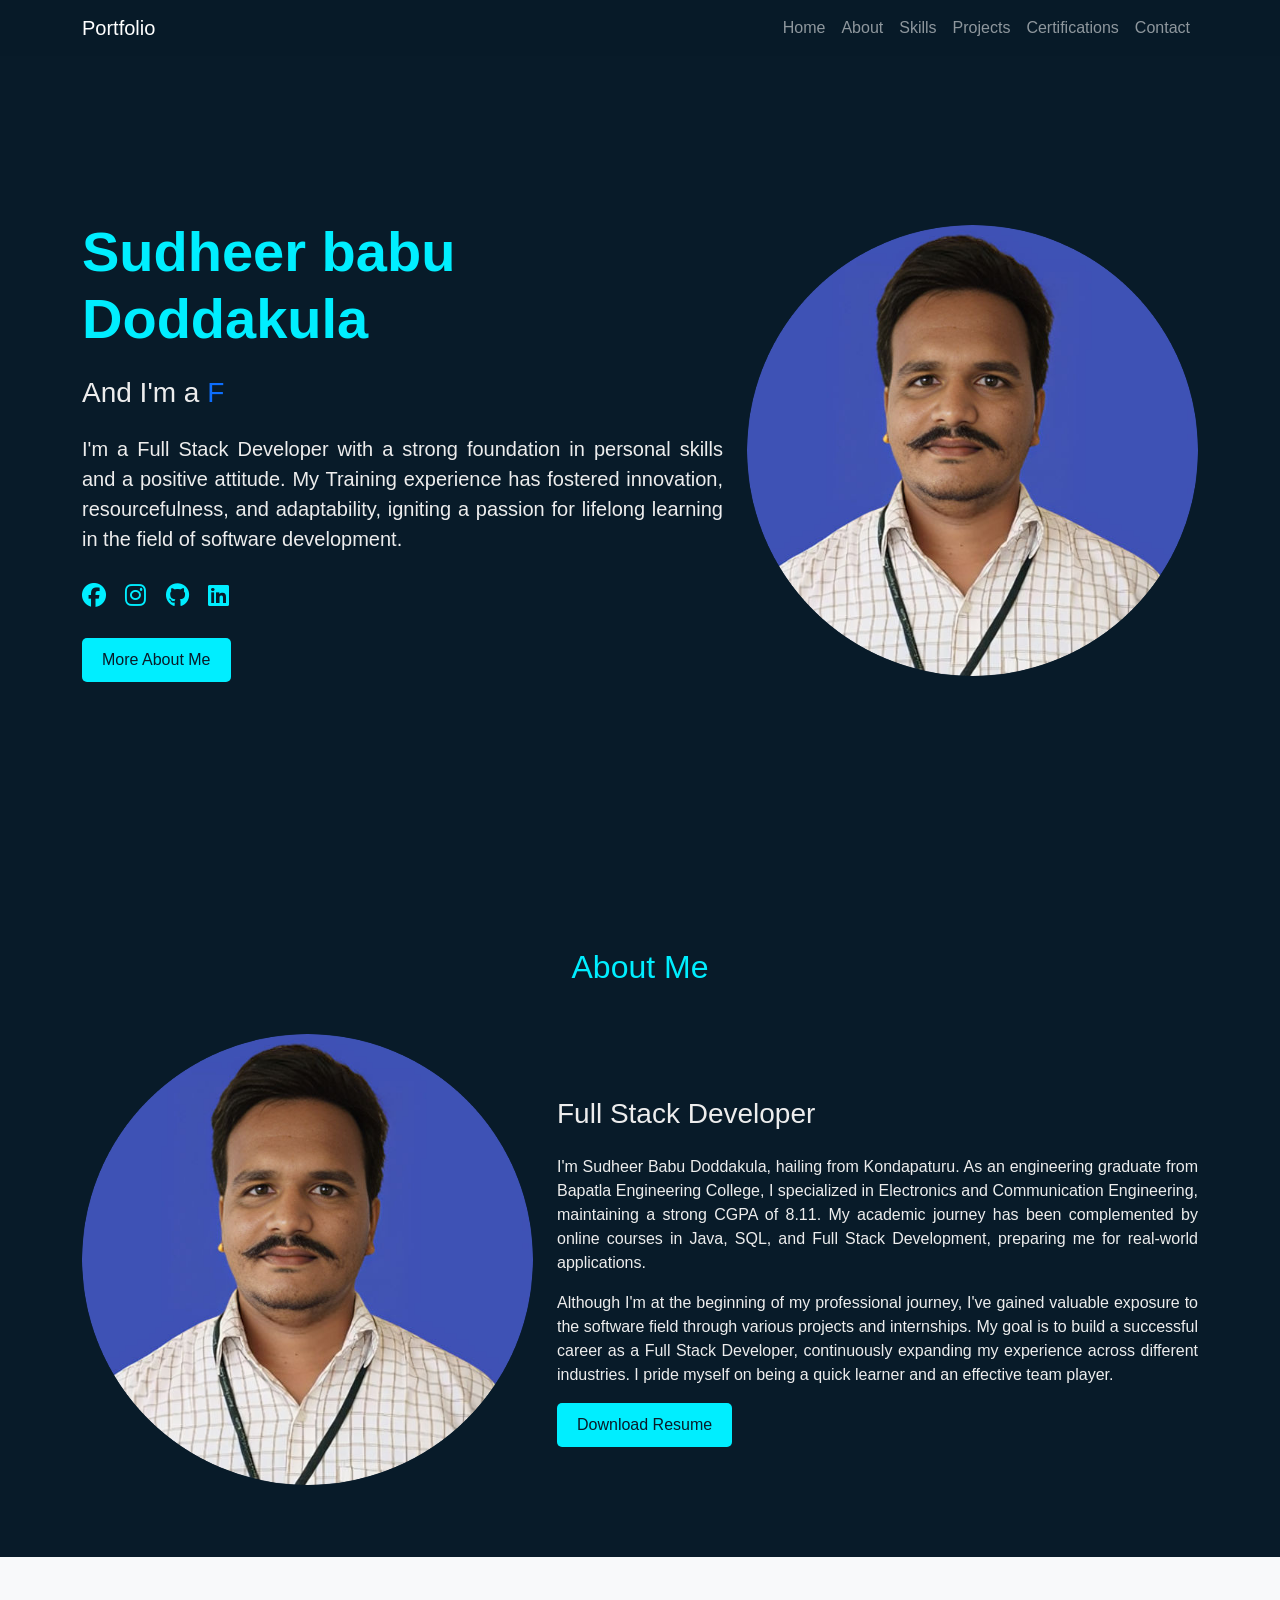
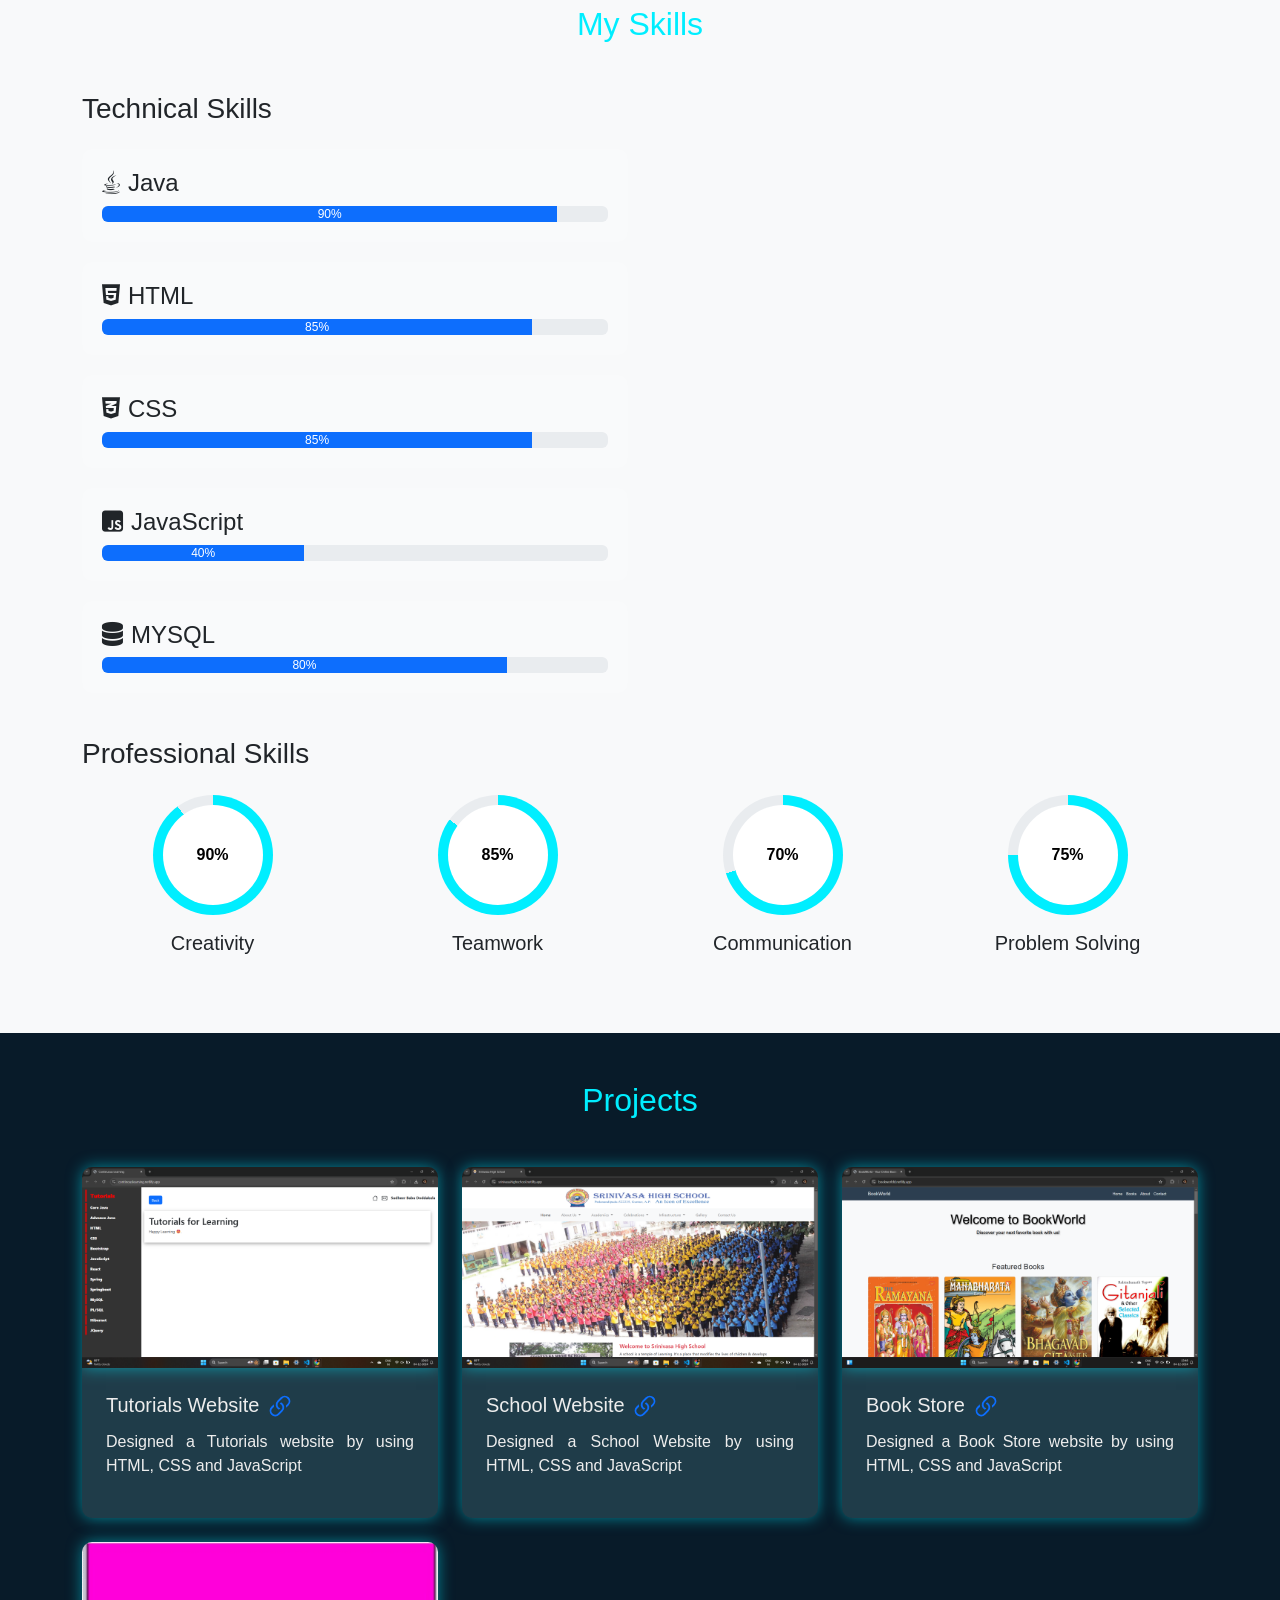
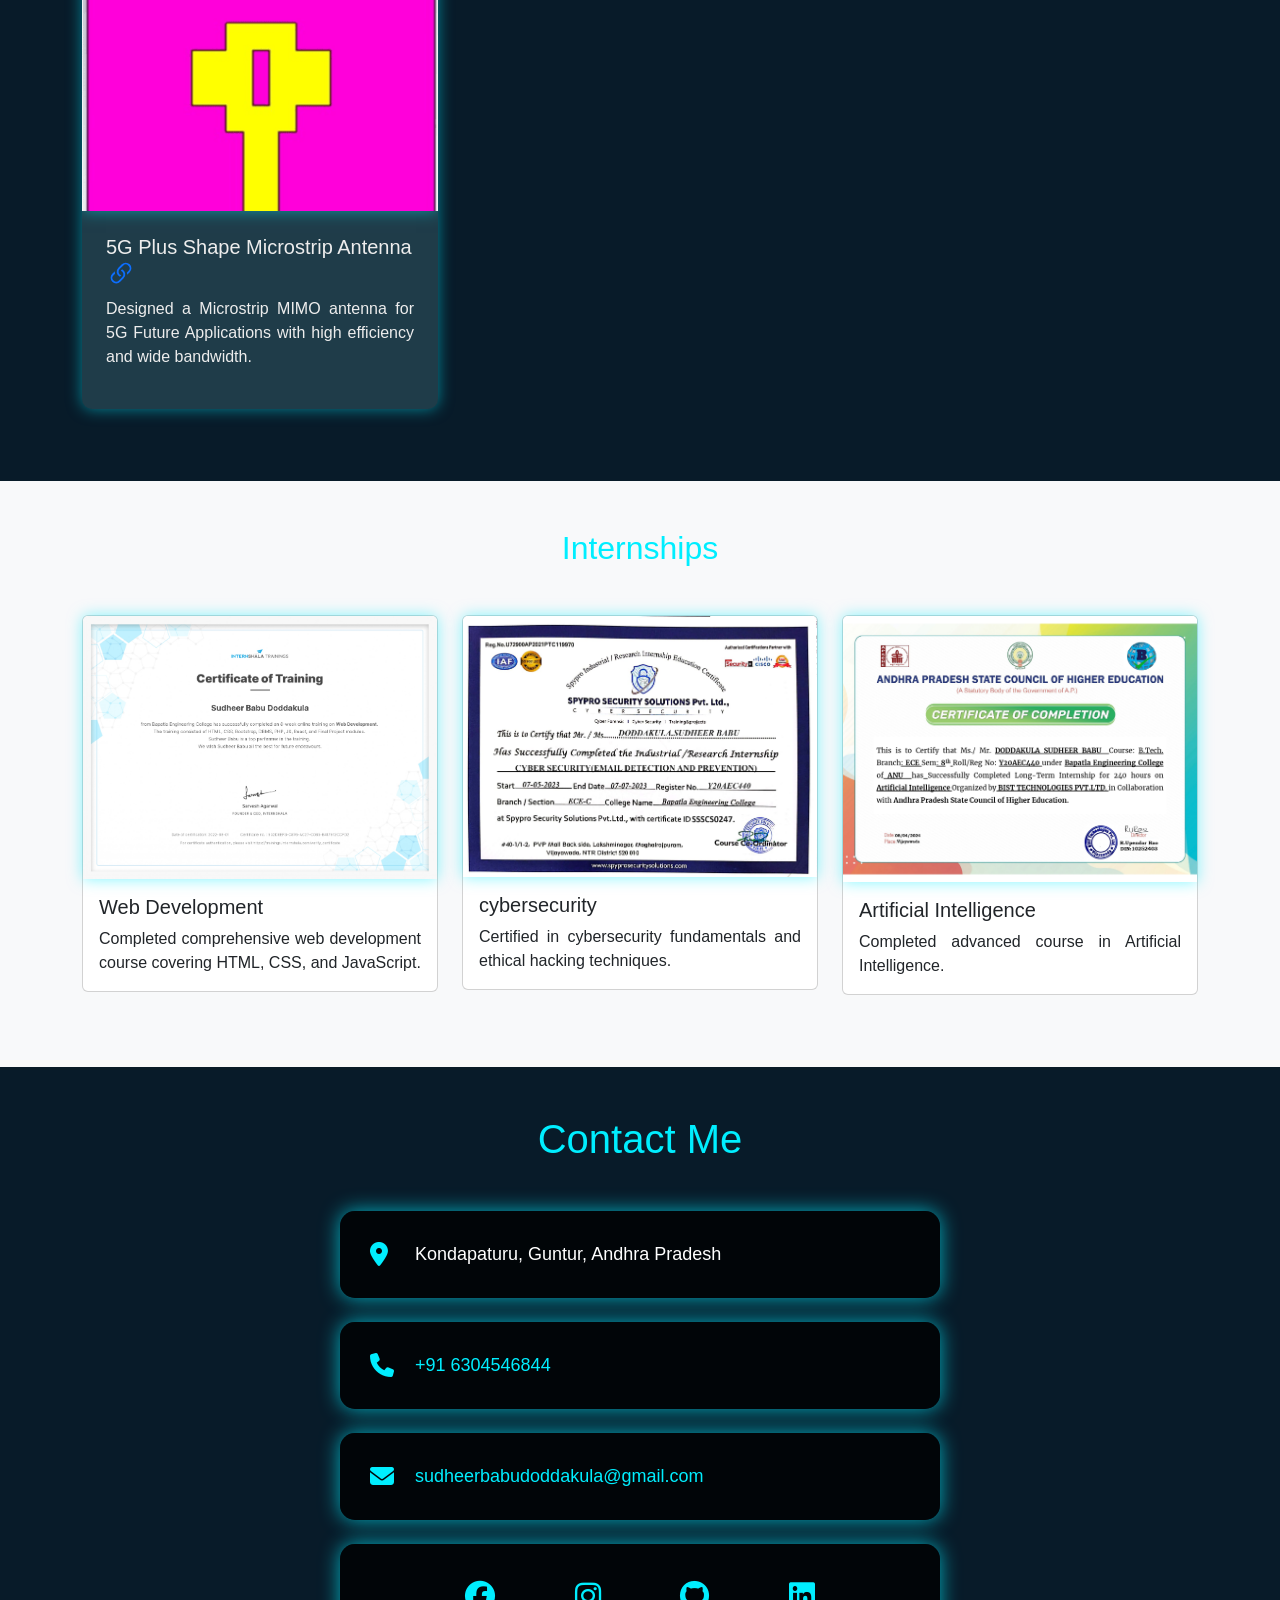
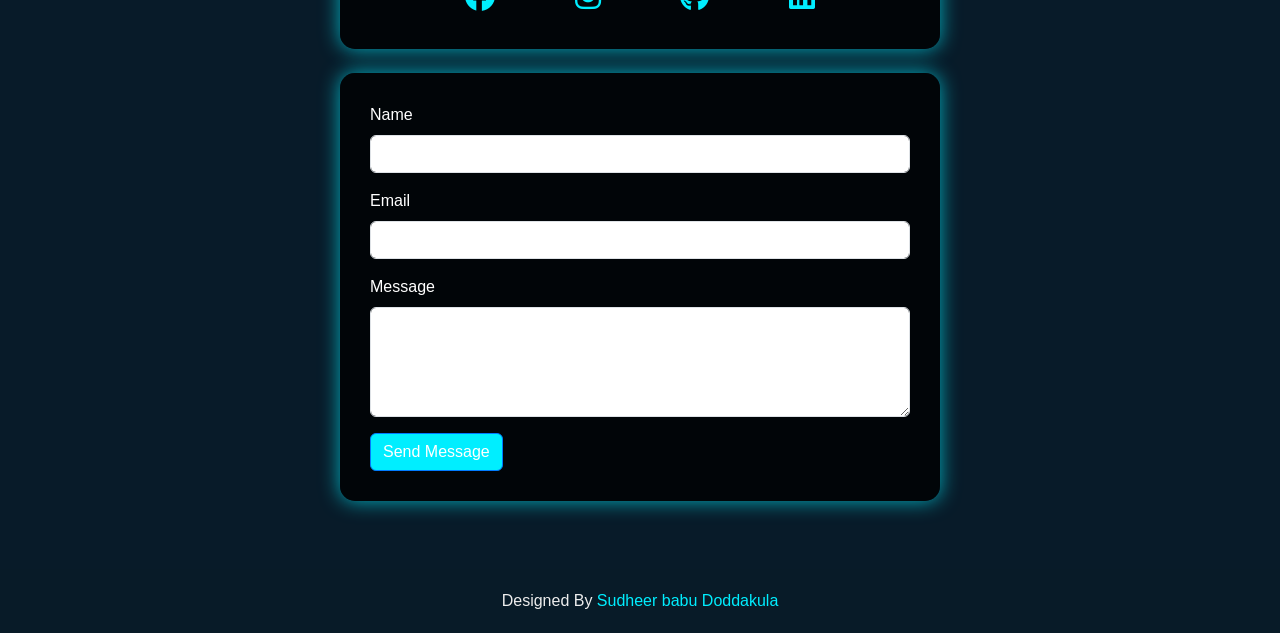
==== index.html @ 7818e2dd "Update index.html" ====
<!DOCTYPE html>
<html lang="en">
<head>
    <meta charset="UTF-8">
    <meta name="viewport" content="width=device-width, initial-scale=1.0">
    <title>Sudheer Babu Doddakula - Portfolio</title>
    <link href="https://cdn.jsdelivr.net/npm/bootstrap@5.3.2/dist/css/bootstrap.min.css" rel="stylesheet">
    <link href="https://cdnjs.cloudflare.com/ajax/libs/font-awesome/6.4.0/css/all.min.css" rel="stylesheet">
    <link href="index.css" rel="stylesheet">
    <link rel="icon" type="image/x-icon" href="img/home.png">
</head>
<body>
    <nav class="navbar navbar-expand-lg navbar-dark fixed-top">
        <div class="container">
            <a class="navbar-brand" href="#home">Portfolio</a>
            <button class="navbar-toggler" type="button" data-bs-toggle="collapse" data-bs-target="#navbarNav">
                <span class="navbar-toggler-icon"></span>
            </button>
            <div class="collapse navbar-collapse" id="navbarNav">
                <ul class="navbar-nav ms-auto">
                    <li class="nav-item"><a class="nav-link" href="#home">Home</a></li>
                    <li class="nav-item"><a class="nav-link" href="#about">About</a></li>
                    <li class="nav-item"><a class="nav-link" href="#skills">Skills</a></li>
                    <li class="nav-item"><a class="nav-link" href="#projects">Projects</a></li>
                    <li class="nav-item"><a class="nav-link" href="#certifications">Certifications</a></li>
                    <li class="nav-item"><a class="nav-link" href="#contact">Contact</a></li>
                </ul>
            </div>
        </div>
    </nav>

    <section id="home" class="hero-section">
        <div class="container">
            <div class="row align-items-center">
                <div class="col-md-7">
                    <h1 class="display-4 fw-bold mb-4" style="color:#0ef">Sudheer babu Doddakula</h1>
                    <h3 class="mb-4">And I'm a <span id="typed-text" class="text-primary"></span></h3>
                    <p class="lead mb-4 text-justify">
                        I'm a Full Stack Developer with a strong foundation in personal skills and a positive attitude. 
                        My Training experience has fostered innovation, resourcefulness, and adaptability, 
                        igniting a passion for lifelong learning in the field of software development.
                    </p>
                    <div class="social-icons mb-4">
                        <a href="https://www.facebook.com/sudheerbabu.doddakula" target="_blank"><i class="fab fa-facebook"></i></a>
                        <a href="https://www.instagram.com/sudheer_babu__doddakula" target="_blank"><i class="fab fa-instagram"></i></a>
                        <a href="https://github.com/sudheerbabud/" target="_blank"><i class="fab fa-github"></i></a>
                        <a href="https://www.linkedin.com/in/sudheer-babu-doddakula/" target="_blank"><i class="fab fa-linkedin"></i></a>
                    </div>
                    <a href="#about" class="btn btn-custom">More About Me</a>
                </div>
                <div class="col-md-5 hero-img">
                    <img src="img/home.png" alt="Sudheer babu Doddakula" class="img-fluid rounded-circle">
                </div>
            </div>
        </div>
    </section>

     <section id="about" class="py-5">
        <div class="container">
            <h2 class="text-center mb-5 section-title">About Me</h2>
            <div class="row align-items-center">
                <div class="col-md-5 mb-4">
                    <img src="img/home.png" alt="Sudheer babu Doddakula" class="img-fluid rounded-circle">
                </div>
                <div class="col-md-7">
                    <h3 class="mb-4">Full Stack Developer</h3>
                    <p class="text-justify">
                        I'm Sudheer Babu Doddakula, hailing from Kondapaturu. As an engineering graduate from Bapatla Engineering College, 
                        I specialized in Electronics and Communication Engineering, maintaining a strong CGPA of 8.11. My academic journey 
                        has been complemented by online courses in Java, SQL, and Full Stack Development, preparing me for real-world applications.
                    </p>
                    <p class="text-justify">
                        Although I'm at the beginning of my professional journey, I've gained valuable exposure to the software field 
                        through various projects and internships. My goal is to build a successful career as a Full Stack Developer, 
                        continuously expanding my experience across different industries. I pride myself on being a quick learner and an effective team player.
                    </p>
                    <a href="https://drive.google.com/file/d/1Hyh9DADgouL8_pjmTfcAs0FzyoPgEFJ9/view?usp=sharing" class="btn btn-custom">Download Resume</a>
                </div>
            </div>
        </div>
    </section>

    <section id="skills" class="py-5 bg-light text-dark">
        <div class="container">
            <h2 class="text-center mb-5 section-title">My Skills</h2>
            <div class="row">
                <div class="col-md-12 mb-4">
                    <h3 class="mb-4">Technical Skills</h3>
                    <div class="row">
                        <div class="col-md-6">
                            <div class="skill-item">
                                <h4><i class="fab fa-java me-2"></i>Java</h4>
                                <div class="progress">
                                    <div class="progress-bar bg-primary" role="progressbar" style="width: 90%;" aria-valuenow="90" aria-valuemin="0" aria-valuemax="100">90%</div>
                                </div>
                            </div>
                            <div class="skill-item">
                                <h4><i class="fab fa-html5 me-2"></i>HTML</h4>
                                <div class="progress">
                                    <div class="progress-bar bg-primary" role="progressbar" style="width: 85%;" aria-valuenow="85" aria-valuemin="0" aria-valuemax="100">85%</div>
                                </div>
                            </div>
                            <div class="skill-item">
                                <h4><i class="fab fa-css3-alt me-2"></i>CSS</h4>
                                <div class="progress">
                                    <div class="progress-bar bg-primary" role="progressbar" style="width: 85%;" aria-valuenow="85" aria-valuemin="0" aria-valuemax="100">85%</div>
                                </div>
                            </div>
                            <div class="skill-item">
                                <h4><i class="fab fa-js-square me-2"></i>JavaScript</h4>
                                <div class="progress">
                                    <div class="progress-bar bg-primary" role="progressbar" style="width: 40%;" aria-valuenow="40" aria-valuemin="0" aria-valuemax="100">40%</div>
                                </div>
                            </div>
                            <div class="skill-item">
                                <h4><i class="fas fa-database me-2"></i>MYSQL</h4>
                                <div class="progress">
                                    <div class="progress-bar bg-primary" role="progressbar" style="width: 80%;" aria-valuenow="80" aria-valuemin="0" aria-valuemax="100">80%</div>
                                </div>
                            </div>
                        </div>
                        <!--<div class="col-md-6">
                            <div class="skill-item">
                                <h4><i class="fas fa-leaf me-2"></i>Spring</h4>
                                <div class="progress">
                                    <div class="progress-bar bg-primary" role="progressbar" style="width: 20%;" aria-valuenow="20" aria-valuemin="0" aria-valuemax="100">20%</div>
                                </div>
                            </div>
                            <div class="skill-item">
                                <h4><i class="fas fa-leaf me-2"></i>Springboot</h4>
                                <div class="progress">
                                    <div class="progress-bar bg-primary" role="progressbar" style="width: 10%;" aria-valuenow="10" aria-valuemin="0" aria-valuemax="100">10%</div>
                                </div>
                            </div>
                            <div class="skill-item">
                                <h4><i class="fab fa-react me-2"></i>React</h4>
                                <div class="progress">
                                    <div class="progress-bar bg-primary" role="progressbar" style="width: 10%;" aria-valuenow="10" aria-valuemin="0" aria-valuemax="100">10%</div>
                                </div>
                            </div>
                            <div class="skill-item">
                                <h4><i class="fab fa-python me-2"></i>Python</h4>
                                <div class="progress">
                                    <div class="progress-bar bg-primary" role="progressbar" style="width: 30%;" aria-valuenow="30" aria-valuemin="0" aria-valuemax="100">30%</div>
                                </div>
                            </div>
                            <!--<div class="skill-item">
                                <h4><i class="fab fa-git-alt me-2"></i>Git</h4>
                                <div class="progress">
                                    <div class="progress-bar bg-primary" role="progressbar" style="width: 35%;" aria-valuenow="35" aria-valuemin="0" aria-valuemax="100">35%</div>
                                </div>
                            </div>-->
                        </div>
                    </div>
                </div>
                <div class="col-md-12">
                    <h3 class="mb-4">Professional Skills</h3>
                    <div class="row">
                        <div class="col-6 col-sm-3">
                            <div class="professional-skill">
                                <div class="radial-progress" data-progress="90"></div>
                                <h5 class="mt-3">Creativity</h5>
                            </div>
                        </div>
                        <div class="col-6 col-sm-3">
                            <div class="professional-skill">
                                <div class="radial-progress" data-progress="85"></div>
                                <h5 class="mt-3">Teamwork</h5>
                            </div>
                        </div>
                        <div class="col-6 col-sm-3">
                            <div class="professional-skill">
                                <div class="radial-progress" data-progress="70"></div>
                                <h5 class="mt-3">Communication</h5>
                            </div>
                        </div>
                        <div class="col-6 col-sm-3">
                            <div class="professional-skill">
                                <div class="radial-progress" data-progress="75"></div>
                                <h5 class="mt-3">Problem Solving</h5>
                            </div>
                        </div>
                    </div>
                </div>
            </div>
        </div>
    </section>

    <section id="projects" class="py-5">
        <div class="container">
            <h2 class="text-center mb-5 section-title">Projects</h2>
            <div class="row">
                <div class="col-md-4 mb-4">
                    <div class="project-card">
                        <img src="./img/learning.png" alt="Study-website" class="img-fluid">
                        <div class="p-4">
                            <h5>Tutorials Website <a href="https://continouslearning.netlify.app/" class="text-decoration-none me-3">
							<svg xmlns="http://www.w3.org/2000/svg" width="30" height="30" fill="currentColor" class="bi bi-link-45deg" viewBox="0 0 16 16">
								<path d="M4.715 6.542 3.343 7.914a3 3 0 1 0 4.243 4.243l1.828-1.829A3 3 0 0 0 8.586 5.5L8 6.086a1 1 0 0 0-.154.199 2 2 0 0 1 .861 3.337L6.88 11.45a2 2 0 1 1-2.83-2.83l.793-.792a4 4 0 0 1-.128-1.287z"/>
								<path d="M6.586 4.672A3 3 0 0 0 7.414 9.5l.775-.776a2 2 0 0 1-.896-3.346L9.12 3.55a2 2 0 1 1 2.83 2.83l-.793.792c.112.42.155.855.128 1.287l1.372-1.372a3 3 0 1 0-4.243-4.243z"/>
							</svg></a></h5>
                            <p class="text-justify">Designed a Tutorials website by using HTML, CSS and JavaScript</p>
                        </div>
                    </div>
                </div>
                <div class="col-md-4 mb-4">
                    <div class="project-card">
                        <img src="./img/school .png" alt="School website" class="img-fluid">
                        <div class="p-4">
                            <h5>School Website<a href="https://srinivasahighschool.netlify.app/" class="text-decoration-none me-3">
							<svg xmlns="http://www.w3.org/2000/svg" width="30" height="30" fill="currentColor" class="bi bi-link-45deg" viewBox="0 0 16 16">
								<path d="M4.715 6.542 3.343 7.914a3 3 0 1 0 4.243 4.243l1.828-1.829A3 3 0 0 0 8.586 5.5L8 6.086a1 1 0 0 0-.154.199 2 2 0 0 1 .861 3.337L6.88 11.45a2 2 0 1 1-2.83-2.83l.793-.792a4 4 0 0 1-.128-1.287z"/>
								<path d="M6.586 4.672A3 3 0 0 0 7.414 9.5l.775-.776a2 2 0 0 1-.896-3.346L9.12 3.55a2 2 0 1 1 2.83 2.83l-.793.792c.112.42.155.855.128 1.287l1.372-1.372a3 3 0 1 0-4.243-4.243z"/>
							</svg></a></h5>
                            <p class="text-justify">Designed a School Website by using HTML, CSS and JavaScript</p>
                        </div>
                    </div>
                </div>
                <div class="col-md-4 mb-4">
                    <div class="project-card">
                        <img src="./img/bookworld.png" alt="bookworld" class="img-fluid">
                        <div class="p-4">
                            <h5>Book Store<a href="https://bookworldd.netlify.app/" class="text-decoration-none me-3">
							<svg xmlns="http://www.w3.org/2000/svg" width="30" height="30" fill="currentColor" class="bi bi-link-45deg" viewBox="0 0 16 16">
								<path d="M4.715 6.542 3.343 7.914a3 3 0 1 0 4.243 4.243l1.828-1.829A3 3 0 0 0 8.586 5.5L8 6.086a1 1 0 0 0-.154.199 2 2 0 0 1 .861 3.337L6.88 11.45a2 2 0 1 1-2.83-2.83l.793-.792a4 4 0 0 1-.128-1.287z"/>
								<path d="M6.586 4.672A3 3 0 0 0 7.414 9.5l.775-.776a2 2 0 0 1-.896-3.346L9.12 3.55a2 2 0 1 1 2.83 2.83l-.793.792c.112.42.155.855.128 1.287l1.372-1.372a3 3 0 1 0-4.243-4.243z"/>
							</svg></a></h5>
                            <p class="text-justify">Designed a Book Store website by using HTML, CSS and JavaScript</p>
                        </div>
                    </div>
                </div>
            </div>
        </div>
        <div class="container">
            <div class="row">
                <div class="col-md-4 mb-4">
                    <div class="project-card">
                        <img src="img/antenna.png" alt="5G Plus Shape Microstrip Antenna" class="img-fluid">
                        <div class="p-4">
                            <h5>5G Plus Shape Microstrip Antenna <a href="https://drive.google.com/drive/folders/1zuq8riJ0EGIw1FQxN1h63DI85UmQvEmr?usp=sharing" class="text-decoration-none me-3">
							<svg xmlns="http://www.w3.org/2000/svg" width="30" height="30" fill="currentColor" class="bi bi-link-45deg" viewBox="0 0 16 16">
								<path d="M4.715 6.542 3.343 7.914a3 3 0 1 0 4.243 4.243l1.828-1.829A3 3 0 0 0 8.586 5.5L8 6.086a1 1 0 0 0-.154.199 2 2 0 0 1 .861 3.337L6.88 11.45a2 2 0 1 1-2.83-2.83l.793-.792a4 4 0 0 1-.128-1.287z"/>
								<path d="M6.586 4.672A3 3 0 0 0 7.414 9.5l.775-.776a2 2 0 0 1-.896-3.346L9.12 3.55a2 2 0 1 1 2.83 2.83l-.793.792c.112.42.155.855.128 1.287l1.372-1.372a3 3 0 1 0-4.243-4.243z"/>
							</svg></a></h5>
                            <p class="text-justify">Designed a Microstrip MIMO antenna for 5G Future Applications with high efficiency and wide bandwidth.</p>
                        </div>
                    </div>
                </div>
                <!--<div class="col-md-4 mb-4">
                    <div class="project-card">
                        <img src="img/swastik.jpg " alt="5G Swastik Microstrip Antenna" class="img-fluid">
                        <div class="p-4">
                            <h5>5G Swastik Microstrip Antenna<a href="https://drive.google.com/drive/folders/1V7WJG5q1tgOQhwfUPWGd4YoqwdDq_yEp?usp=sharing" class="text-decoration-none me-3">
							<svg xmlns="http://www.w3.org/2000/svg" width="30" height="30" fill="currentColor" class="bi bi-link-45deg" viewBox="0 0 16 16">
								<path d="M4.715 6.542 3.343 7.914a3 3 0 1 0 4.243 4.243l1.828-1.829A3 3 0 0 0 8.586 5.5L8 6.086a1 1 0 0 0-.154.199 2 2 0 0 1 .861 3.337L6.88 11.45a2 2 0 1 1-2.83-2.83l.793-.792a4 4 0 0 1-.128-1.287z"/>
								<path d="M6.586 4.672A3 3 0 0 0 7.414 9.5l.775-.776a2 2 0 0 1-.896-3.346L9.12 3.55a2 2 0 1 1 2.83 2.83l-.793.792c.112.42.155.855.128 1.287l1.372-1.372a3 3 0 1 0-4.243-4.243z"/>
							</svg></a></h5>
                            <p class="text-justify">Designed a Microstrip Swastik antenna for 5G applications with high gain and efficiency.</p>
                        </div>
                    </div>
                </div>
                <div class="col-md-4 mb-4">
                    <div class="project-card">
                        <img src="img/car.jpg" alt="Voice Controlling Car" class="img-fluid">
                        <div class="p-4">
                            <h5>Voice Controlling Car  <a href="https://drive.google.com/drive/folders/1m-B1CktyaaC0DgC5joPyssx8bfaXH27Q?usp=sharing" class="text-decoration-none me-3">
                            <svg xmlns="http://www.w3.org/2000/svg" width="30" height="30" fill="currentColor" class="bi bi-link-45deg" viewBox="0 0 16 16">
                                <path d="M4.715 6.542 3.343 7.914a3 3 0 1 0 4.243 4.243l1.828-1.829A3 3 0 0 0 8.586 5.5L8 6.086a1 1 0 0 0-.154.199 2 2 0 0 1 .861 3.337L6.88 11.45a2 2 0 1 1-2.83-2.83l.793-.792a4 4 0 0 1-.128-1.287z"/>
                                <path d="M6.586 4.672A3 3 0 0 0 7.414 9.5l.775-.776a2 2 0 0 1-.896-3.346L9.12 3.55a2 2 0 1 1 2.83 2.83l-.793.792c.112.42.155.855.128 1.287l1.372-1.372a3 3 0 1 0-4.243-4.243z"/>
                            </svg></a></h5>
                            <p class="text-justify">Implemented a voice-controlled car system using IoT.</p>
                        </div>
                    </div>
                </div>
            </div>
        </div>-->
    </section>

    <section id="certifications" class="py-5 bg-light text-dark">
        <div class="container">
            <h2 class="text-center mb-5 section-title">Internships</h2>
            <div class="row">
                <div class="col-md-4 mb-4">
                    <div class="card">
                        <img src="img/Web Development.jpg" alt="Web Development" class="card-img-top">
                        <div class="card-body">
                            <h5 class="card-title">Web Development</h5>
                            <p class="card-text text-justify">Completed comprehensive web development course covering HTML, CSS, and JavaScript.</p>
                        </div>
                    </div>
                </div>
                <div class="col-md-4 mb-4">
                    <div class="card">
                        <img src="img/SPYPRO.png" alt="SPYPRO" class="card-img-top">
                        <div class="card-body">
                            <h5 class="card-title">cybersecurity</h5> 
                            <p class="card-text text-justify">Certified in cybersecurity fundamentals and ethical hacking techniques.</p>
                        </div>
                    </div>
                </div>
                <div class="col-md-4 mb-4">
                    <div class="card">
                        <img src="img/Ai.jpg" alt="Artificial Intelligence" class="card-img-top">
                        <div class="card-body">
                            <h5 class="card-title">Artificial Intelligence</h5>
                            <p class="card-text text-justify">Completed advanced course in Artificial Intelligence.</p>
                        </div>
                    </div>
                </div>
            </div>
        </div>
    </section>

    <section id="contact" class="py-5">
        <div class="container">
            <h1 class="text-center mb-5" style="color:#0ef">Contact Me</h1>
            <div class="contact-container">
                <div class="contact-box mb-4">
                    <div class="icon-content">
                        <i class="fas fa-map-marker-alt" style="color:#0ef"></i>
                        <p>Kondapaturu, Guntur, Andhra Pradesh</p>
                    </div>
                </div>
                <div class="contact-box mb-4">
                    <div class="icon-content">
                        <i class="fas fa-phone" style="color:#0ef"></i>
                        <p><a href="tel:+916304546844">+91 6304546844</a></p>
                    </div>
                </div>
                <div class="contact-box mb-4">
                    <div class="icon-content">
                        <i class="fas fa-envelope" style="color:#0ef"></i>
                        <p><a href="mailto:sudheerbabudoddakula@gmail.com">sudheerbabudoddakula@gmail.com</a></p>
                    </div>
                </div>
                <div class="contact-box mb-4">
                    <div class="social">
                        <a href="https://www.facebook.com/sudheerbabu.doddakula" target="_blank"><i class="fab fa-facebook"></i></a>
                        <a href="https://www.instagram.com/sudheer_babu__doddakula" target="_blank"><i class="fab fa-instagram"></i></a>
                        <a href="https://github.com/sudheerbabud/" target="_blank"><i class="fab fa-github"></i></a>
                        <a href="https://www.linkedin.com/in/sudheer-babu-doddakula/" target="_blank"><i class="fab fa-linkedin"></i></a>
                    </div>
                </div>
                <div class="contact-box">
                    <form id="contactForm">
                        <div class="mb-3">
                            <label for="name" class="form-label">Name</label>
                            <input type="text" class="form-control" id="name" required>
                        </div>
                        <div class="mb-3">
                            <label for="email" class="form-label">Email</label>
                            <input type="email" class="form-control" id="email" required>
                        </div>
                        <div class="mb-3">
                            <label for="message" class="form-label">Message</label>
                            <textarea class="form-control" id="message" rows="4" required></textarea>
                        </div>
                        <button type="submit" class="btn btn-primary" style="background-color:#0ef">Send Message</button>
                    </form>
                </div>
            </div>
        </div>
    </section>

    <footer class="footer text-center">
        <div class="container">
            <p class="mb-0">Designed By <span style="color:#0ef">Sudheer babu Doddakula</span></p>
        </div>
    </footer>

    <script src="https://cdn.jsdelivr.net/npm/bootstrap@5.3.2/dist/js/bootstrap.bundle.min.js"></script>
    <script src="index.js"></script>
</body>
</html>
---- index.css ----
:root {
  --primary-color: #0ef;
  --secondary-color: #081b29;
  --text-color: #ededed;
}

body {
  font-family: "Poppins", sans-serif;
  background-color: var(--secondary-color);
  color: var(--text-color);
}

.navbar {
  background-color: rgba(8, 27, 41, 0.8) !important;
}

.hero-section {
  min-height: 100vh;
  display: flex;
  align-items: center;
  background-image: url("/placeholder.svg?height=1080&width=1920");
  background-size: cover;
  background-position: center;
}

.section-title {
  color: var(--primary-color);
}

.btn-custom {
  background-color: var(--primary-color);
  color: var(--secondary-color);
  border: none;
  padding: 10px 20px;
  border-radius: 5px;
  transition: all 0.3s ease;
}

.btn-custom:hover {
  background-color: #00c8d4;
  transform: translateY(-2px);
}

.skill-item {
  background-color: rgba(255, 255, 255, 0.1);
  border-radius: 10px;
  padding: 20px;
  margin-bottom: 20px;
  transition: all 0.3s ease;
  
}

.skill-item:hover {
  transform: translateY(-5px);
  box-shadow: 0 10px 20px rgba(0, 0, 0, 0.2);
}

.project-card {
  background-color: rgba(255, 255, 255, 0.1);
  border-radius: 10px;
  overflow: hidden;
  transition: all 0.3s ease;
}

.project-card:hover {
  transform: translateY(-5px);
  box-shadow: 0 10px 20px rgba(0, 0, 0, 0.2);
}

.social-icons a {
  color: var(--primary-color);
  font-size: 24px;
  margin-right: 15px;
  transition: all 0.3s ease;
}

.social-icons a:hover {
  color: #00c8d4;
  transform: translateY(-2px);
}

.footer {
  background-color: rgba(8, 27, 41, 0.9);
  padding: 20px 0;
}

.professional-skill {
  text-align: center;
  margin-bottom: 30px;
}

.professional-skill .circle {
  width: 100px;
  height: 100px;
  border-radius: 50%;
  border: 5px solid var(--primary-color);
  display: flex;
  align-items: center;
  justify-content: center;
  margin: 0 auto 15px;
  font-size: 24px;
  font-weight: bold;
}

.contact-form {
  background-color: rgba(255, 255, 255, 0.1);
  padding: 30px;
  border-radius: 10px;
}

.contact-form input,
.contact-form textarea {
  background-color: rgba(255, 255, 255, 0.05);
  border: none;
  border-bottom: 2px solid var(--primary-color);
  color: white;
}

.contact-form input,
.contact-form textarea {
  background-color: rgba(255, 255, 255, 0.1);
  box-shadow: none;
}

@media (max-width: 567px) {
  .hero-img {
    display: none;
  }
}

.text-justify {
  text-align: justify;
}

#contact {
  color: white;
}

#contact a {
  color: var(--primary-color);
  text-decoration: none;
}

#contact a:hover {
  text-decoration: underline;
}

.radial-progress {
  width: 120px;
  height: 120px;
  border-radius: 50%;
  background: conic-gradient(var(--primary-color) 0deg, #e9ecef 0deg);
  display: flex;
  justify-content: center;
  align-items: center;
  margin: 0 auto;
}

.radial-progress::before {
  content: attr(data-progress) "%";
  width: 100px;
  height: 100px;
  background: white;
  border-radius: 50%;
  display: flex;
  justify-content: center;
  align-items: center;
  font-weight: bold;
  color: black;
}

h1 {
  color: #333;
}

.contact-container {
  max-width: 600px;
  margin: 0 auto;
}

.contact-box {
  background-color: rgba(0, 0, 0, 0.8);
  backdrop-filter: blur(10px);
  border-radius: 15px;
  padding: 30px;
  box-shadow: 0 0 20px rgba(0, 238, 255, 0.7);
  margin-bottom: 20px;
}

.icon-content {
  display: flex;
  align-items: center;
  justify-content: flex-start;
}

.icon-content i {
  font-size: 24px;
  color: #007bff;
  margin-right: 15px;
  min-width: 30px;
}

.icon-content p {
  margin-bottom: 0;
  font-size: 18px;
  color: #ffffff;
}

form label {
  color: #ffffff;
}

.btn-primary {
  background-color: #007bff;
  border-color: #007bff;
}

.btn-primary:hover {
  background-color: #0056b3;
  border-color: #0056b3;
}

.social {
  font-size: 30px;
  display: flex;
  justify-content: space-evenly;
  padding: 0 15px;
}

.social a {
  color: #0ef;
}

@media (max-width: 767px) {
  .contact-box {
    padding: 20px;
  }
}

@media (max-width: 575px) {
  .container {
    padding-left: 15px;
    padding-right: 15px;
  }

  .icon-content {
    flex-direction: column;
    text-align: center;
  }

  .icon-content i {
    margin-right: 0;
    margin-bottom: 10px;
  }
}

#projects .project-card {
  box-shadow: 0 0 15px rgba(0, 238, 255, 0.5);
  transition: all 0.3s ease;
}

#projects .project-card:hover {
  box-shadow: 0 0 25px rgba(0, 238, 255, 0.8);
}

#projects .project-card .p-4 {
  background-color: rgba(0, 238, 255, 0.05);
}


.skill-item .progress-bar {
  background-color: #0ef;
}

#projects .project-card img,
#certifications .card img {
  box-shadow: 0 0 15px rgba(0, 238, 255, 0.5);
  transition: all 0.3s ease;
}

#projects .project-card img:hover,
#certifications .card img:hover {
  box-shadow: 0 0 25px rgba(0, 238, 255, 0.8);
}
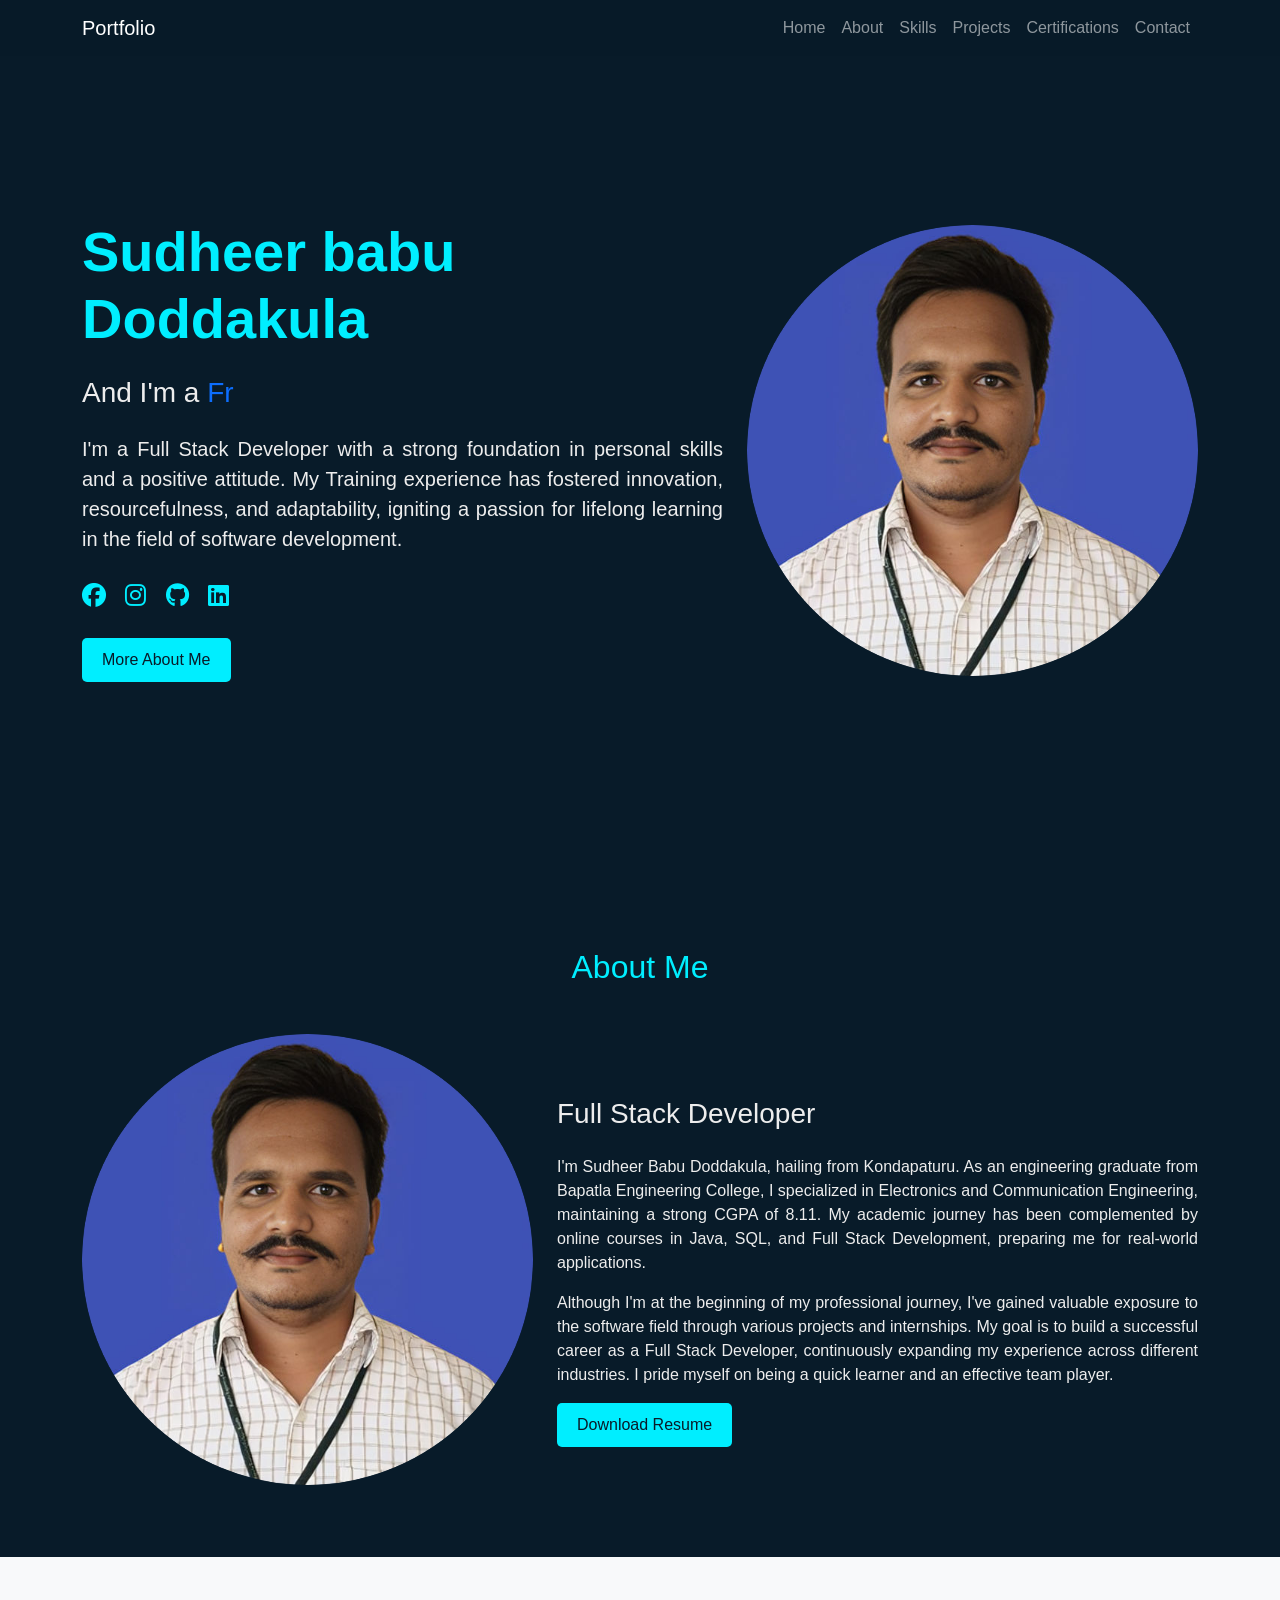
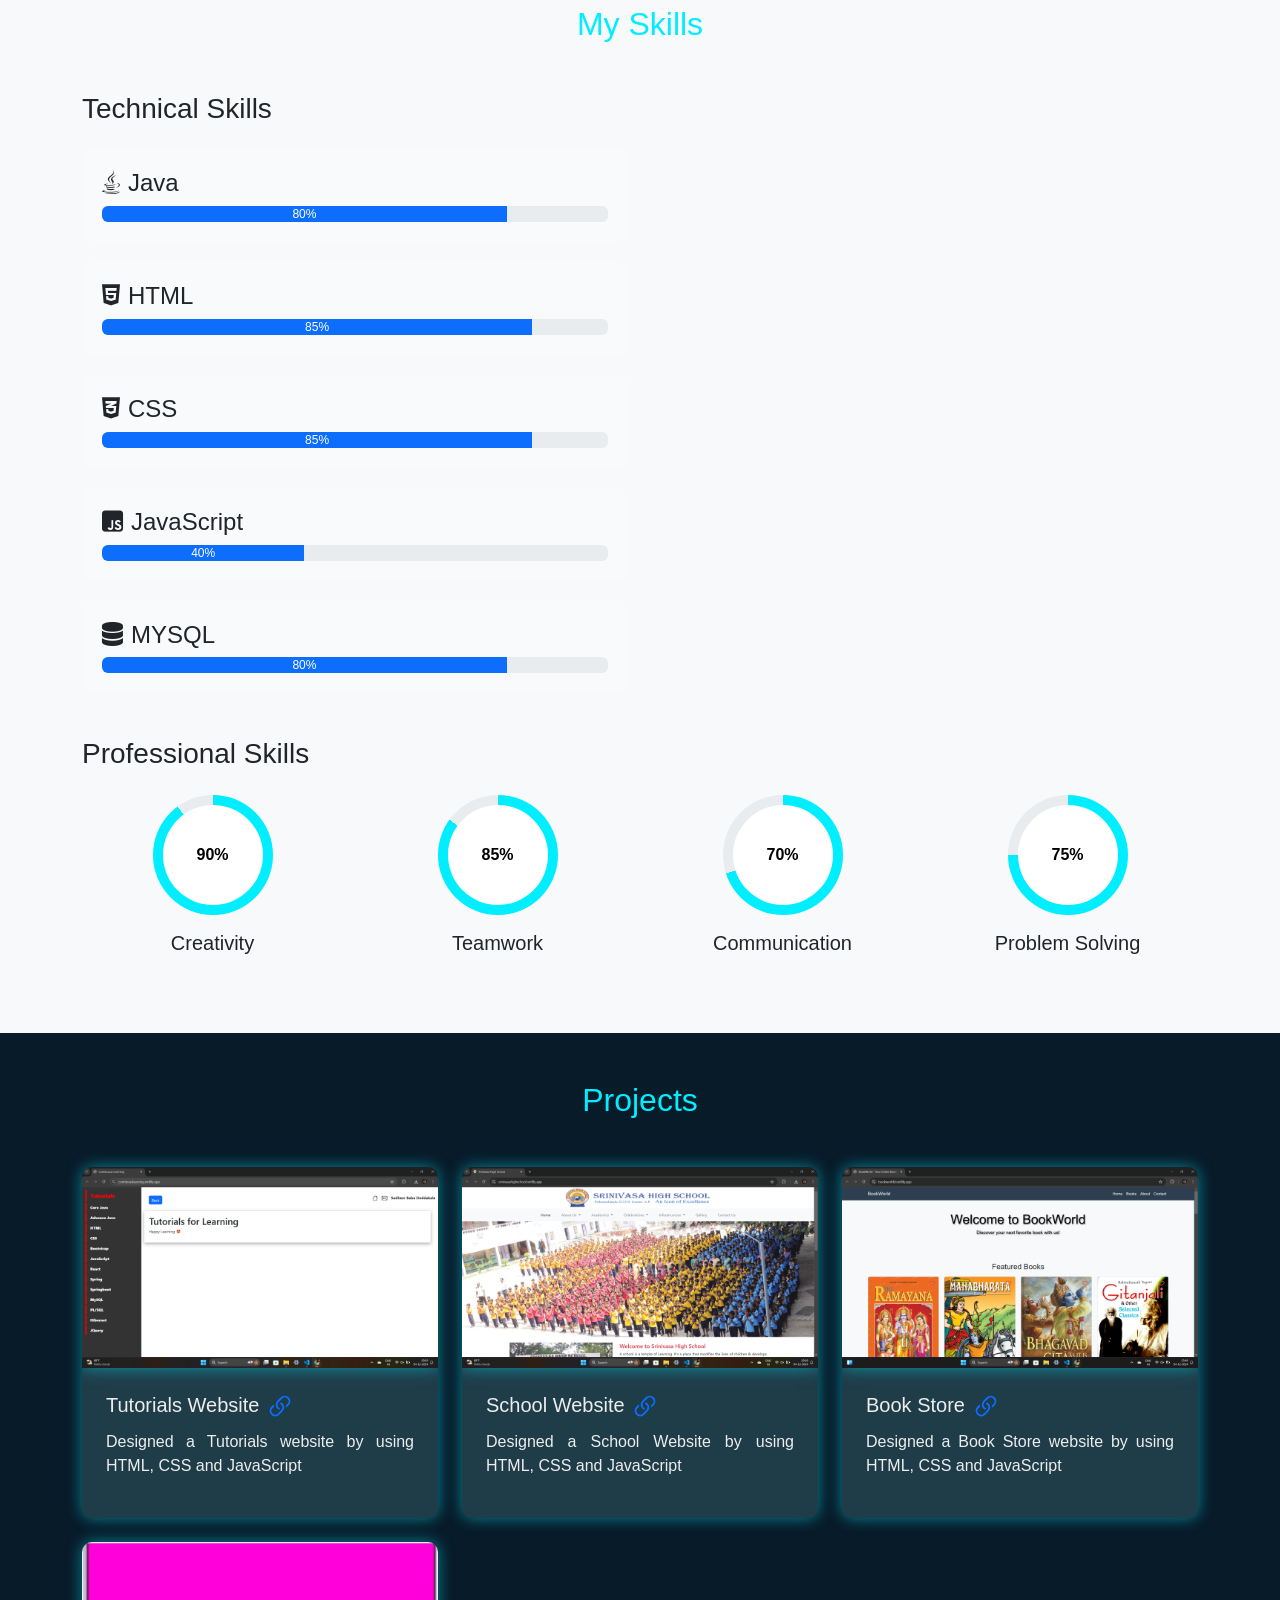
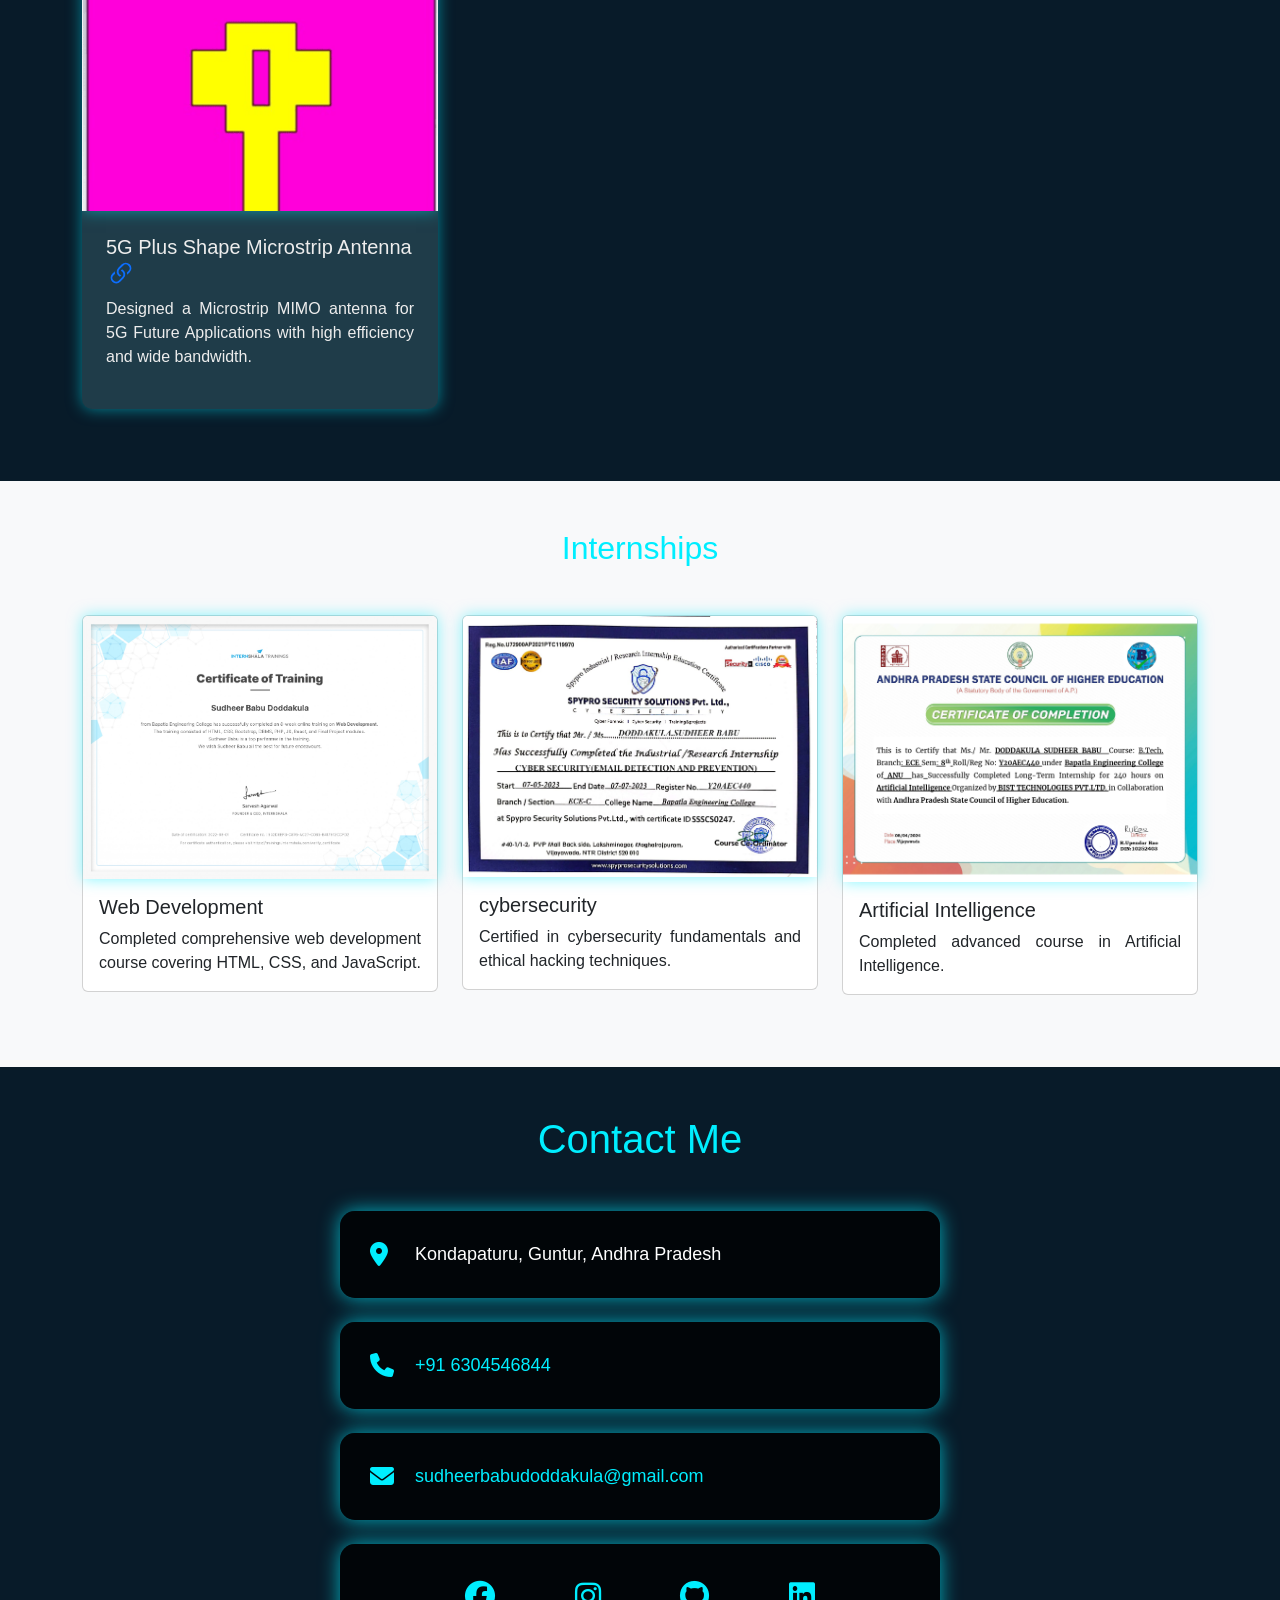
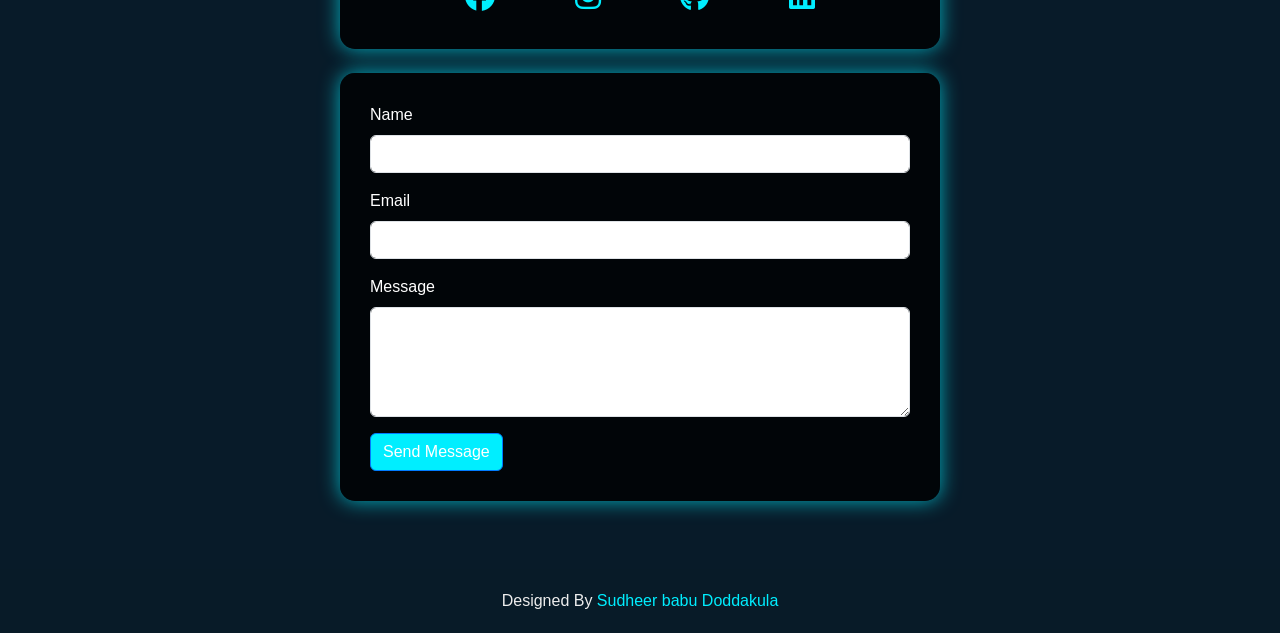
==== commit 4a4b3093: "Update index.html" ====
--- a/index.html
+++ b/index.html
@@ -91,7 +91,7 @@
                             <div class="skill-item">
                                 <h4><i class="fab fa-java me-2"></i>Java</h4>
                                 <div class="progress">
-                                    <div class="progress-bar bg-primary" role="progressbar" style="width: 90%;" aria-valuenow="90" aria-valuemin="0" aria-valuemax="100">90%</div>
+                                    <div class="progress-bar bg-primary" role="progressbar" style="width: 80%;" aria-valuenow="80" aria-valuemin="0" aria-valuemax="100">80%</div>
                                 </div>
                             </div>
                             <div class="skill-item">
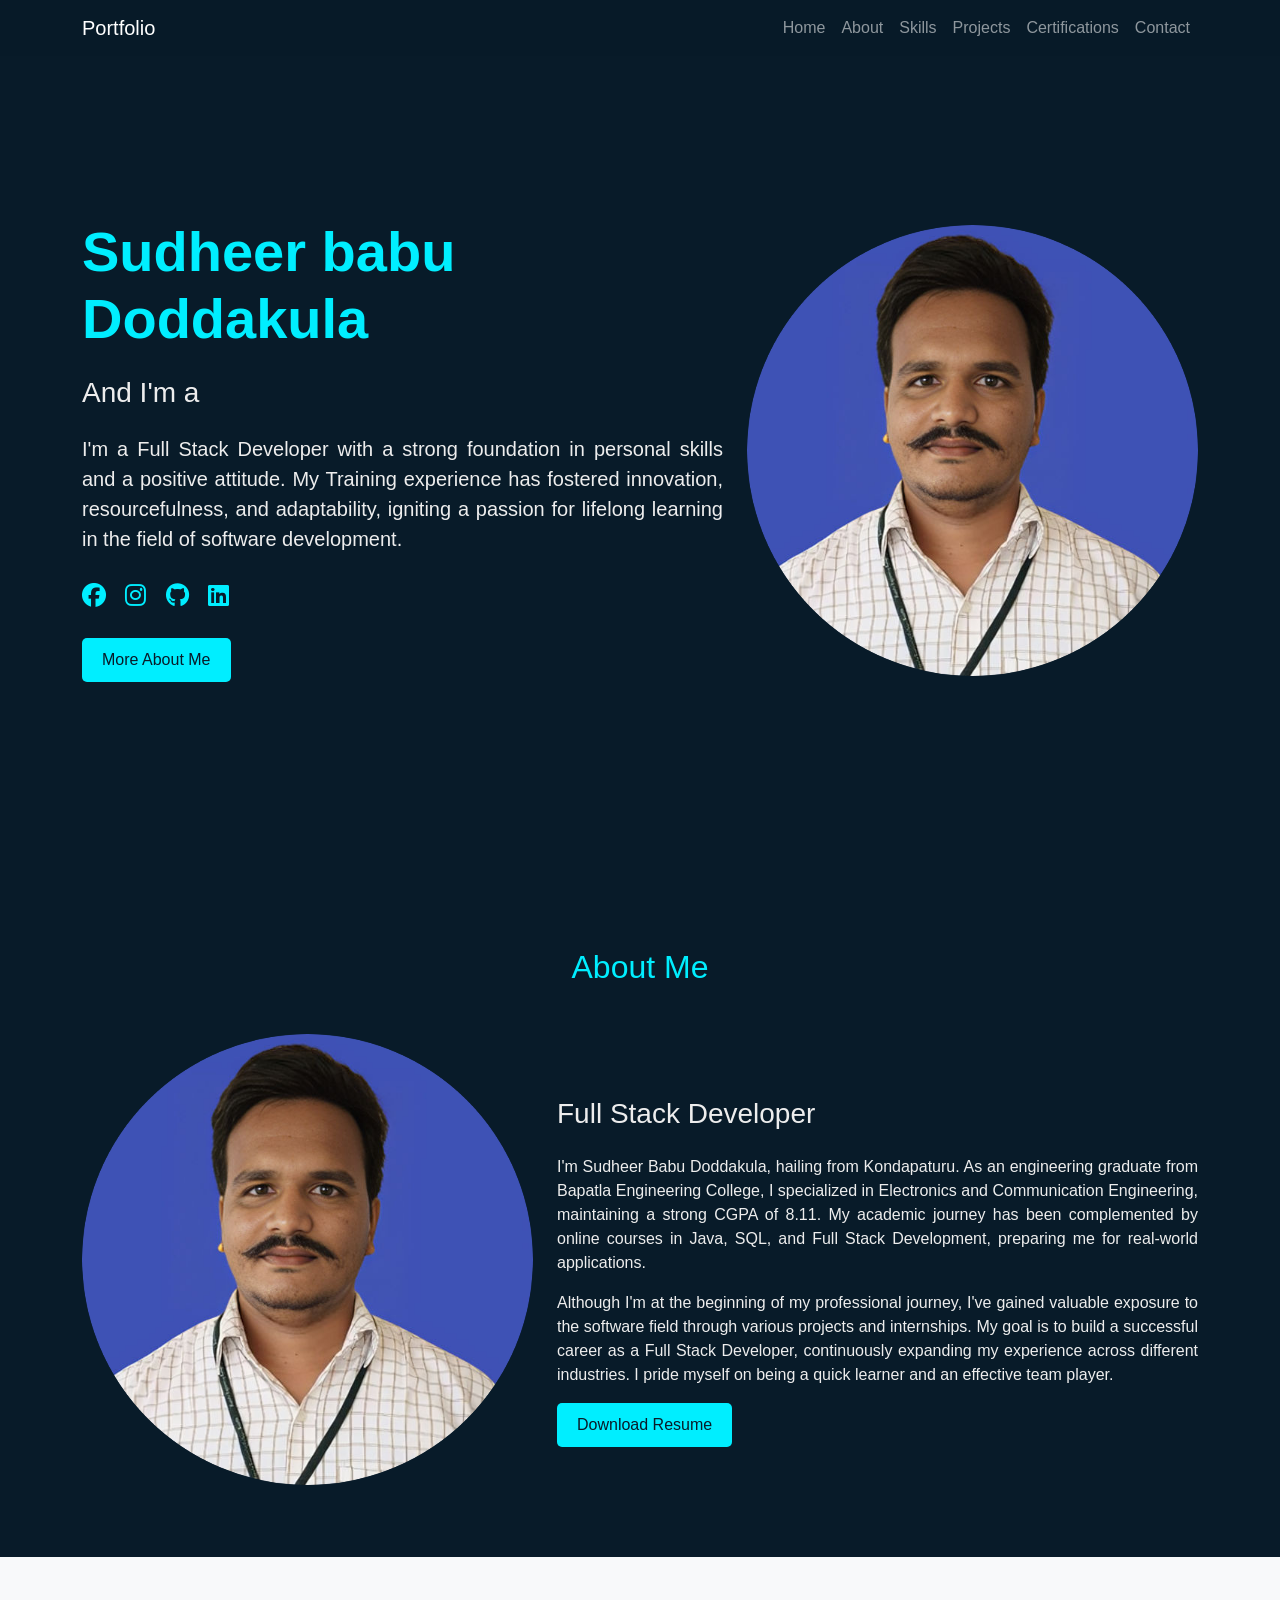
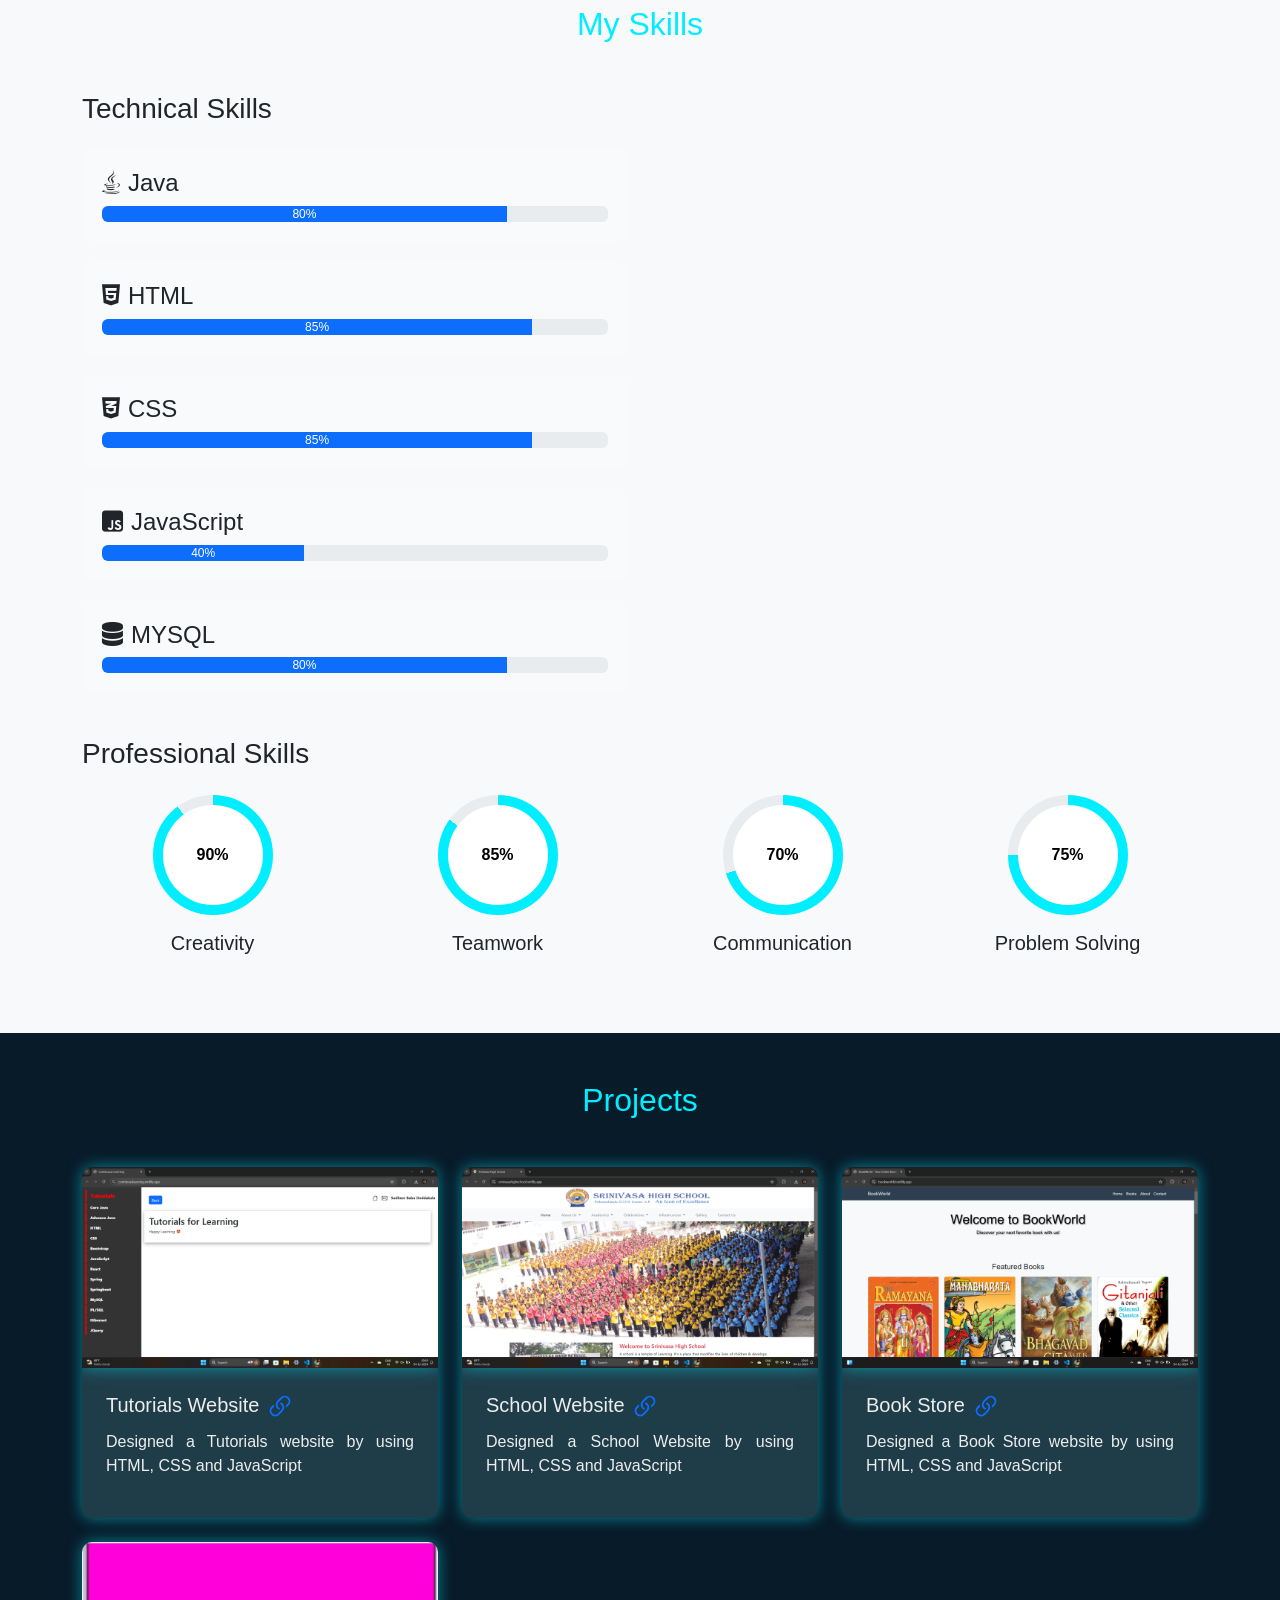
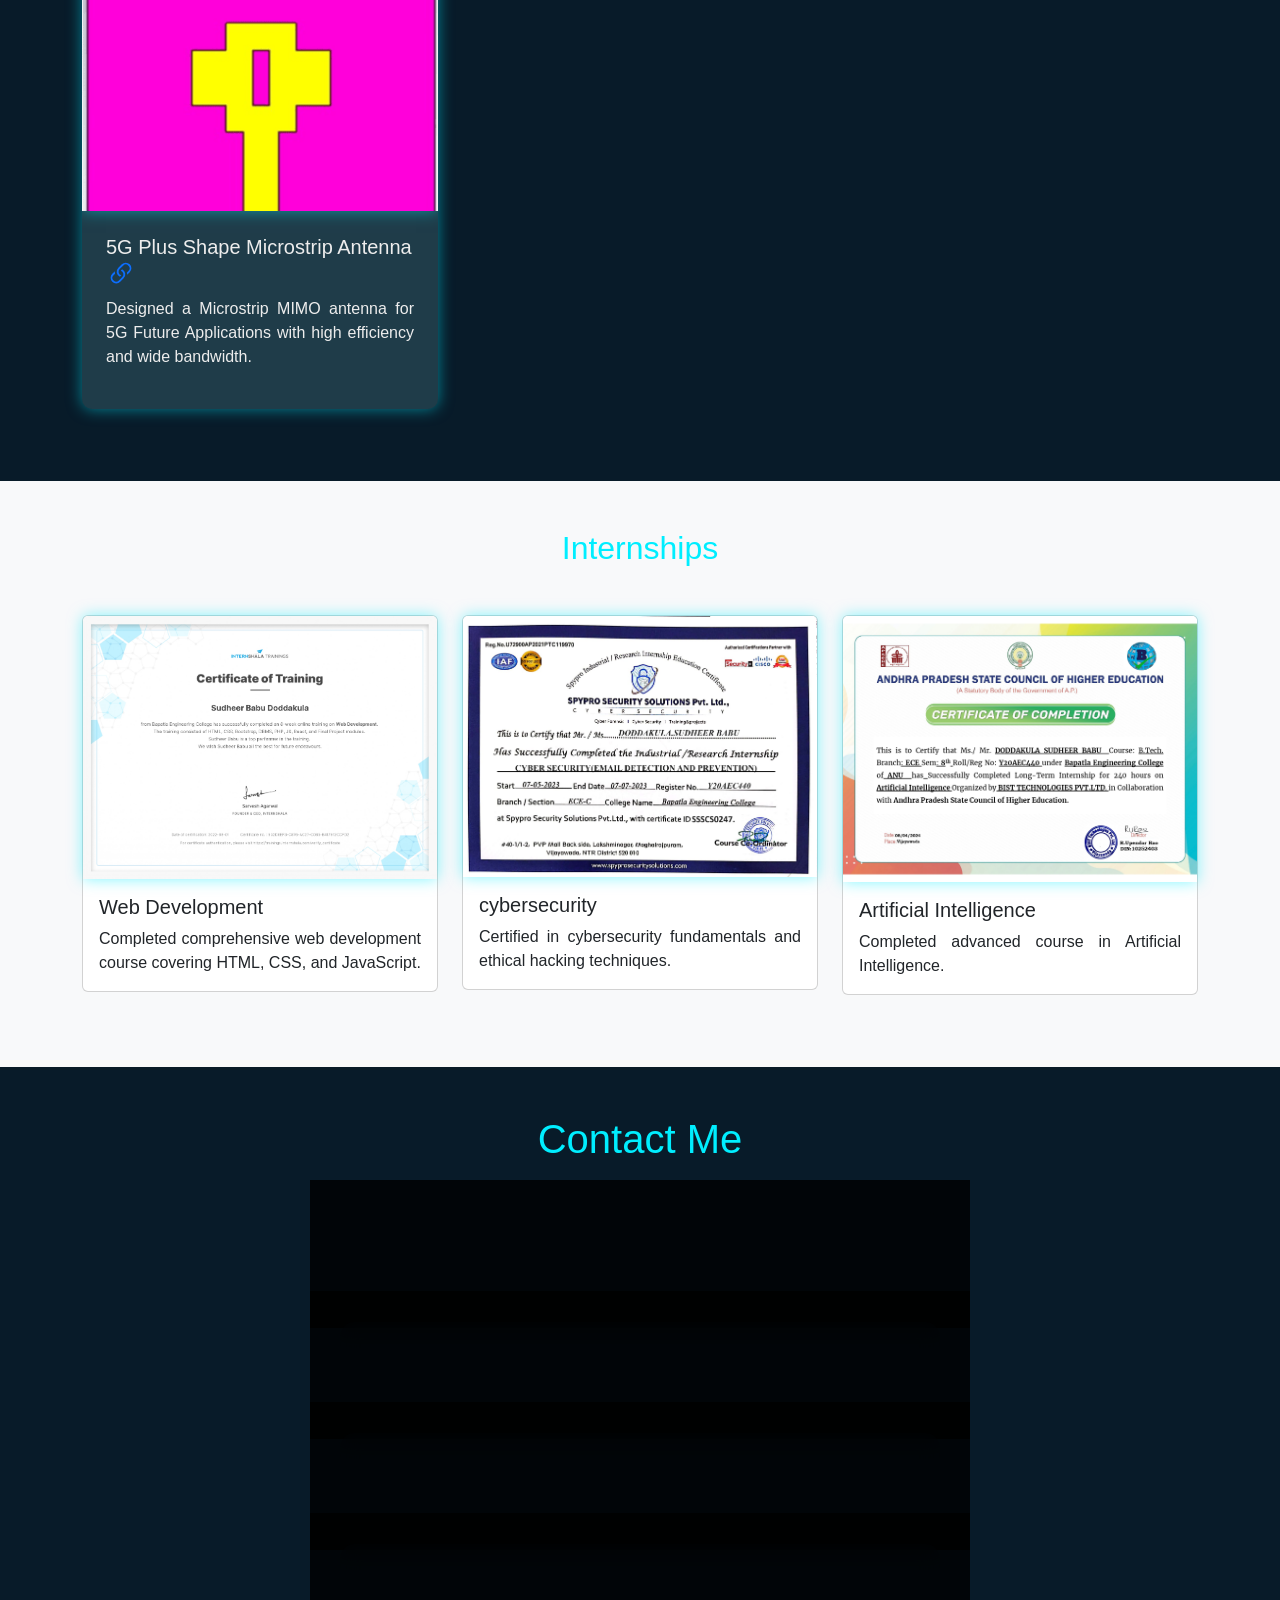
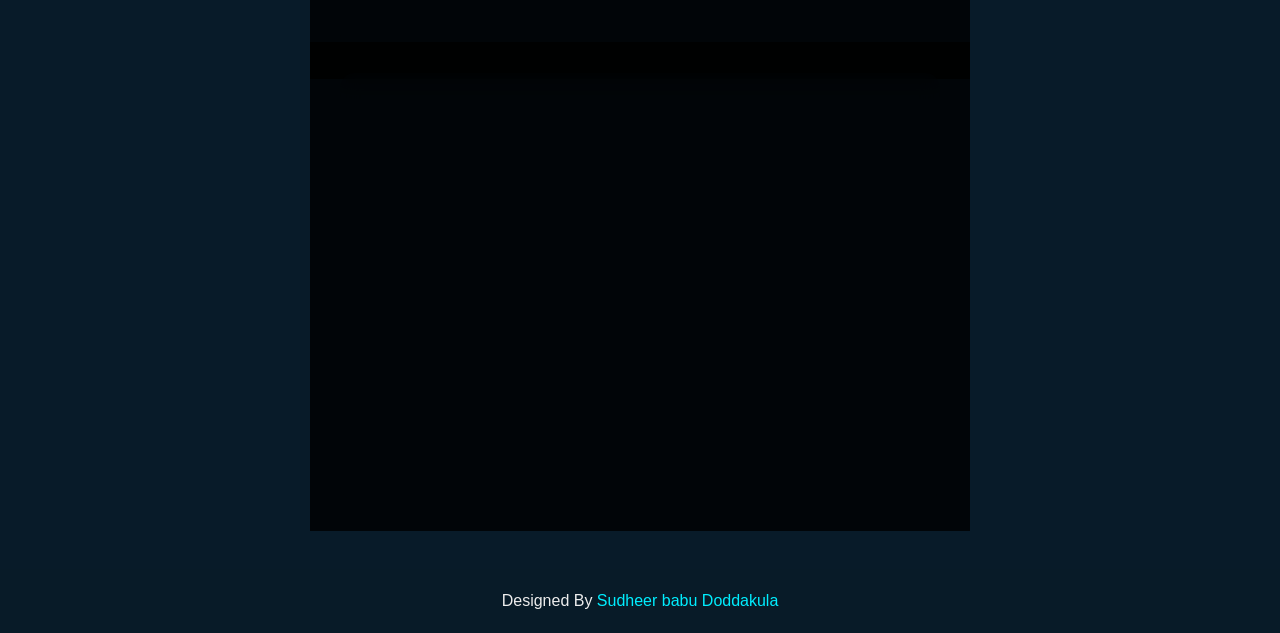
==== commit ea68aebc: "Update index.html" ====
--- a/index.html
+++ b/index.html
@@ -74,7 +74,7 @@
                         through various projects and internships. My goal is to build a successful career as a Full Stack Developer, 
                         continuously expanding my experience across different industries. I pride myself on being a quick learner and an effective team player.
                     </p>
-                    <a href="https://drive.google.com/file/d/1Hyh9DADgouL8_pjmTfcAs0FzyoPgEFJ9/view?usp=sharing" class="btn btn-custom">Download Resume</a>
+                    <a href="https://drive.google.com/file/d/1I2RGO3EUgrutJTw0aZMWZi5Ibdv2gMT0/view?usp=drivesdk" class="btn btn-custom">Download Resume</a>
                 </div>
             </div>
         </div>
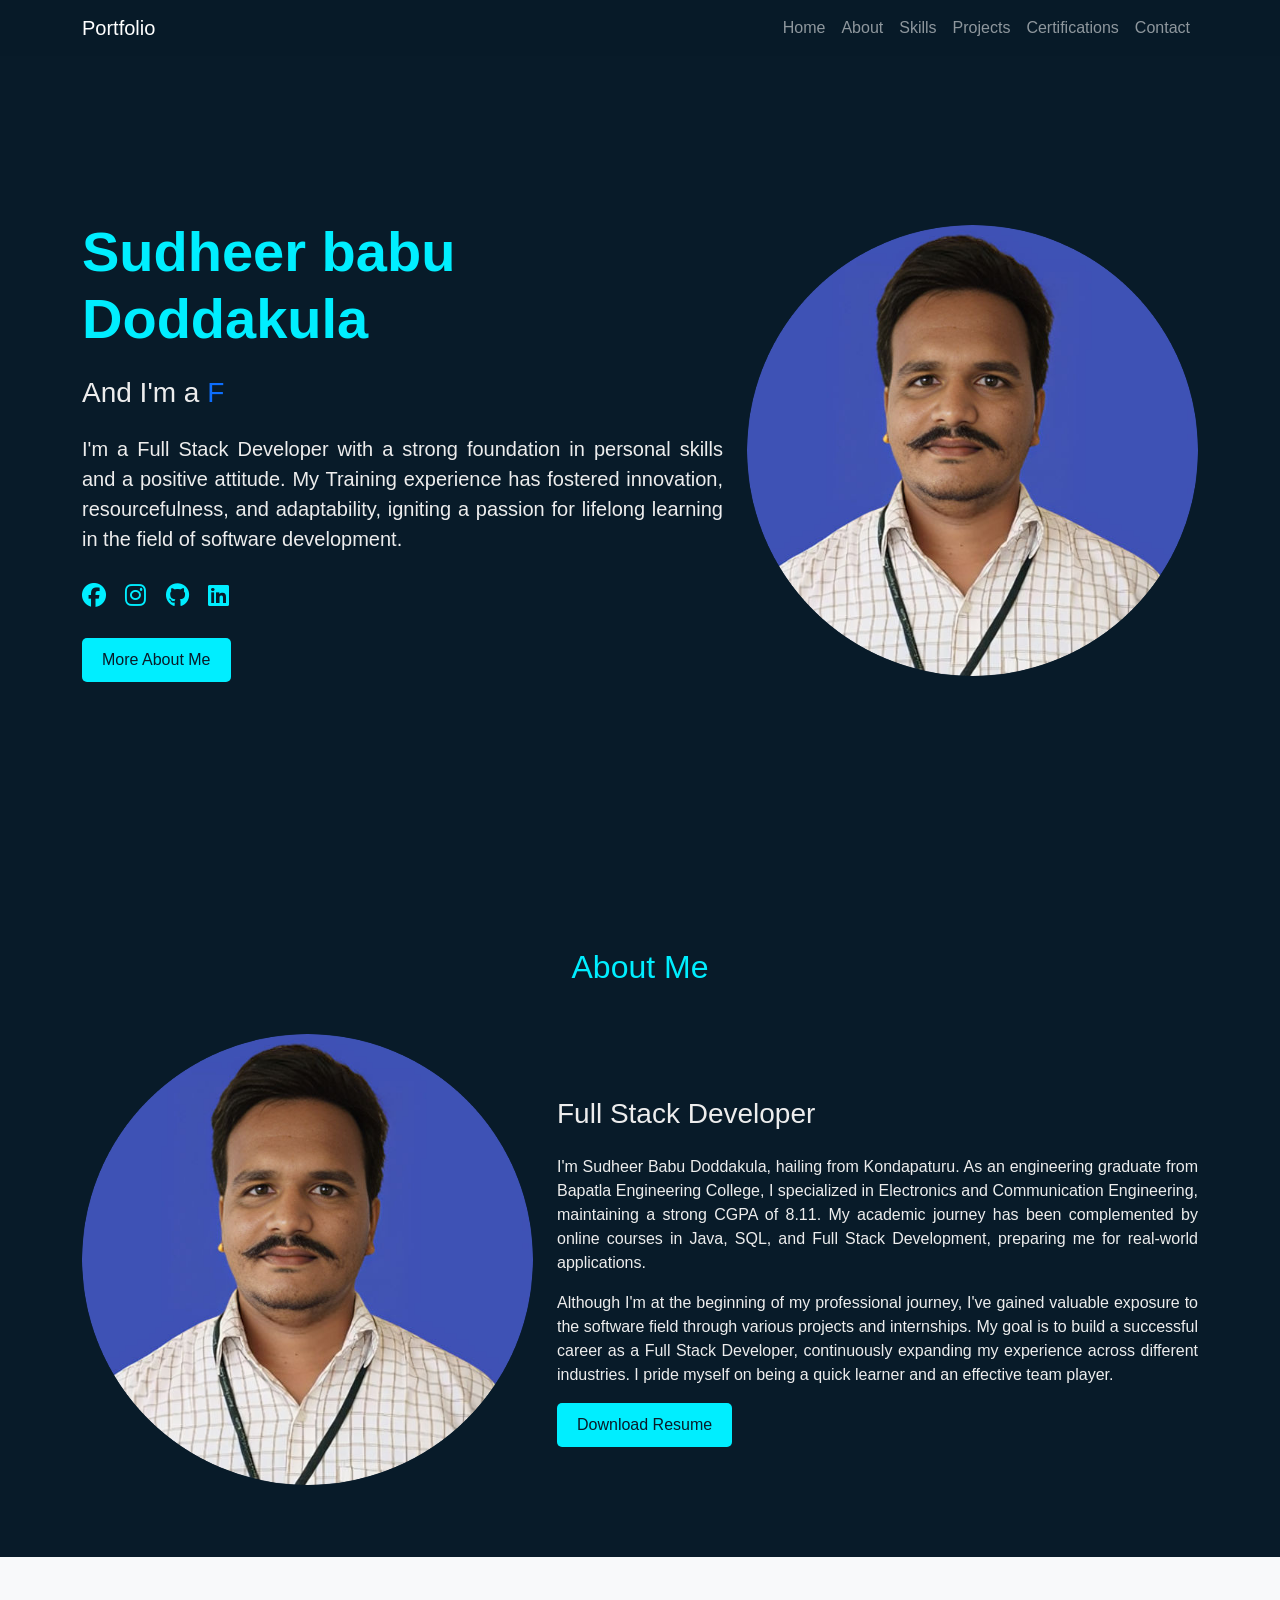
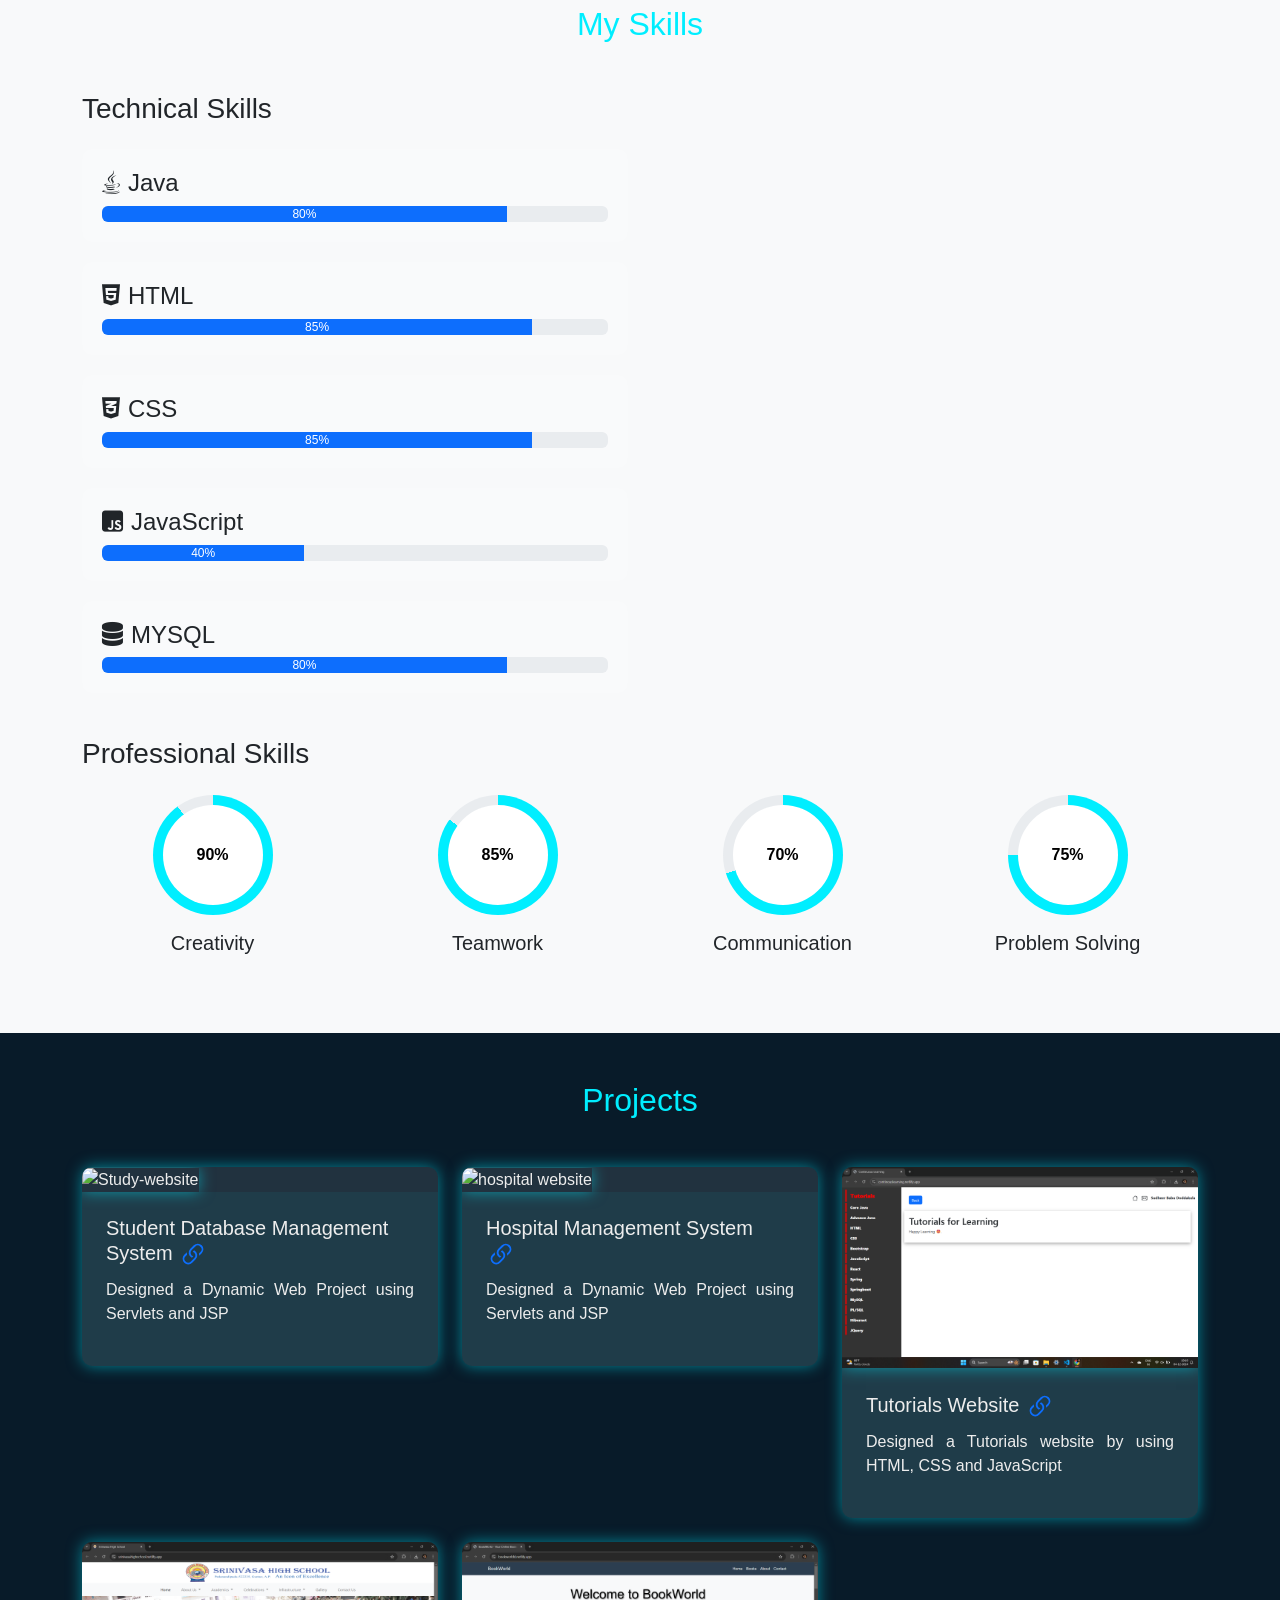
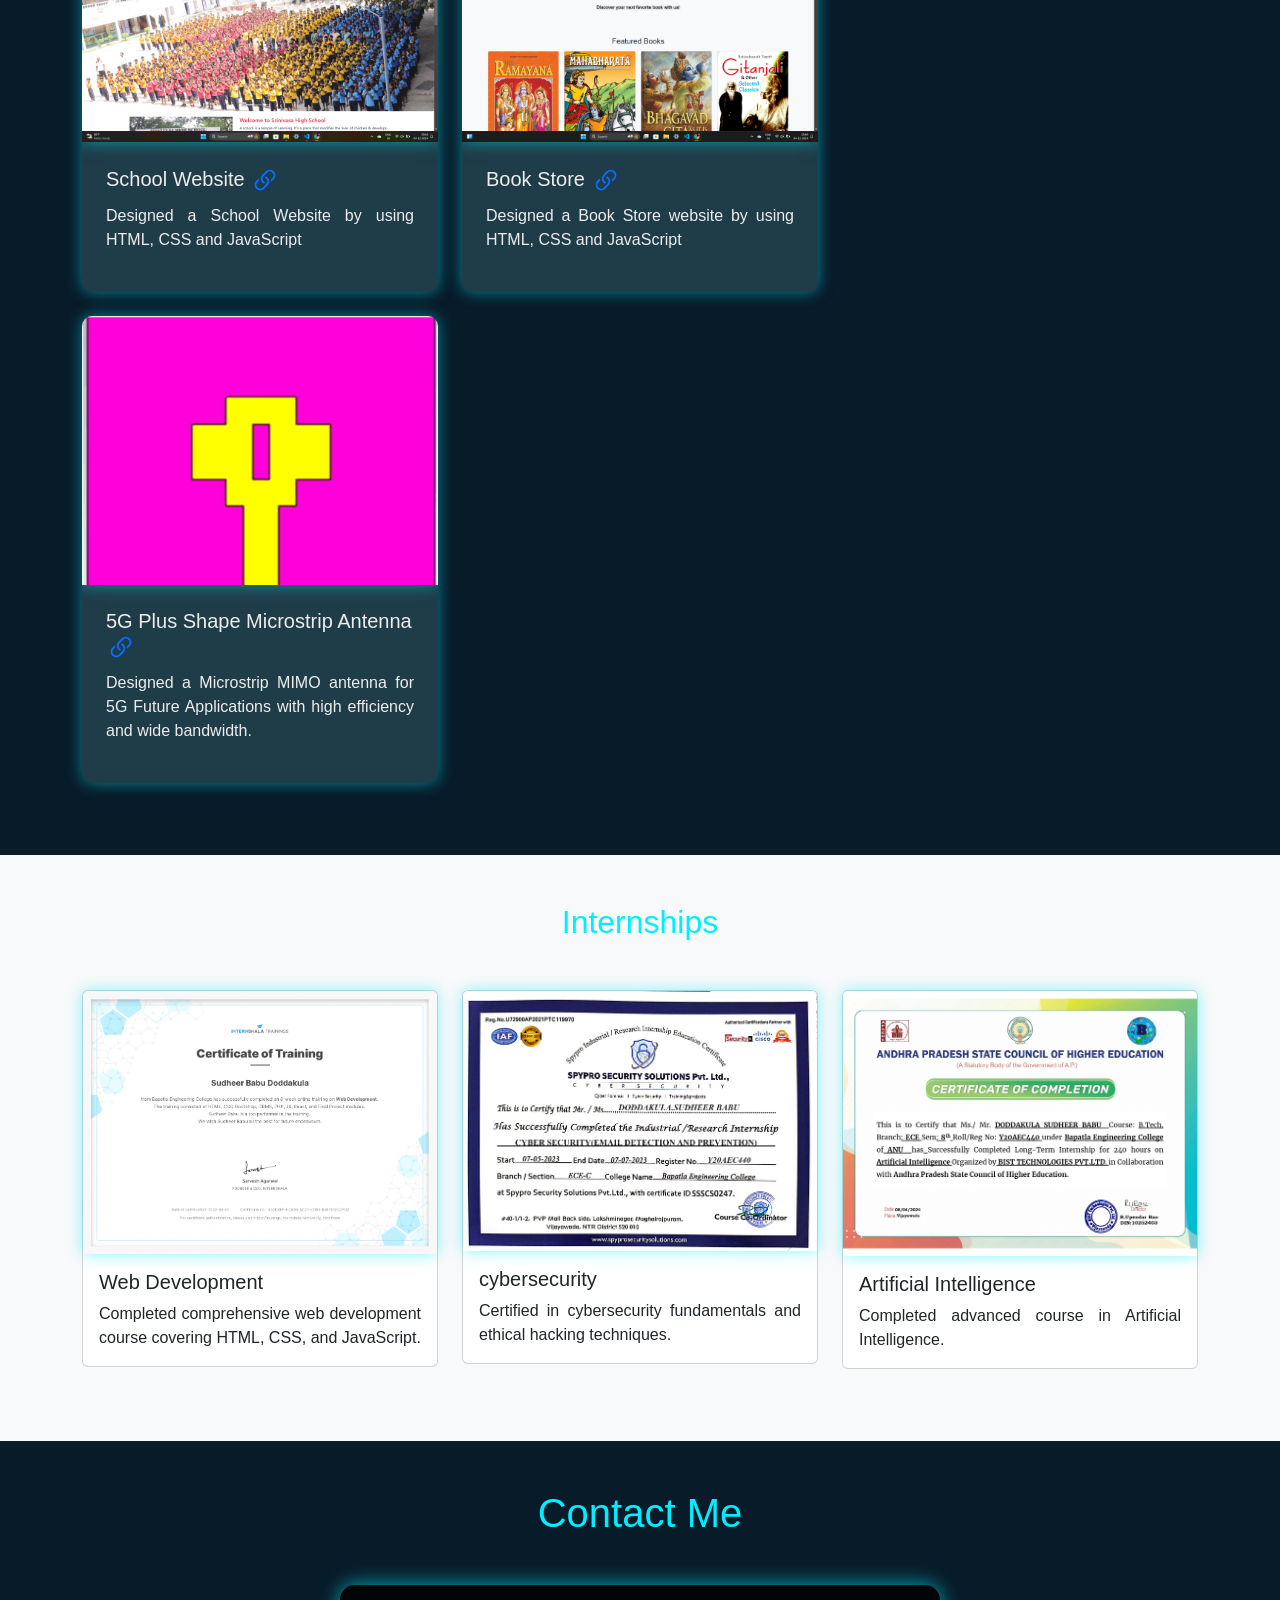
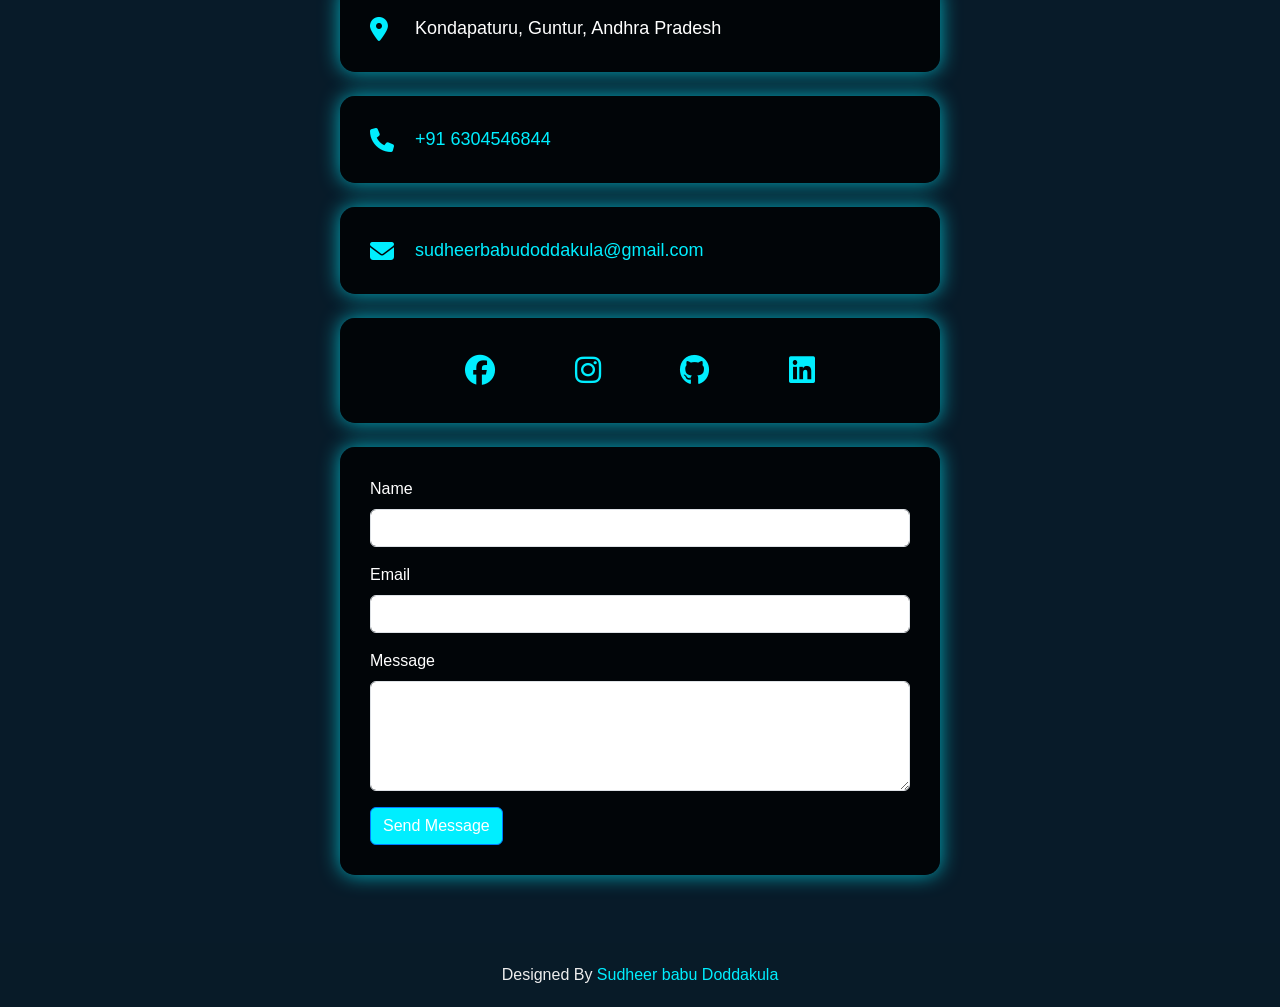
==== commit 32aa4d7c: "Update index.html" ====
--- a/index.html
+++ b/index.html
@@ -192,6 +192,32 @@
             <div class="row">
                 <div class="col-md-4 mb-4">
                     <div class="project-card">
+                        <img src="./img/student.png" alt="Study-website" class="img-fluid">
+                        <div class="p-4">
+                            <h5>Student Database Management System<a href="https://github.com/sudheerbabud/Student-Database-Management-System" class="text-decoration-none me-3">
+							<svg xmlns="http://www.w3.org/2000/svg" width="30" height="30" fill="currentColor" class="bi bi-link-45deg" viewBox="0 0 16 16">
+								<path d="M4.715 6.542 3.343 7.914a3 3 0 1 0 4.243 4.243l1.828-1.829A3 3 0 0 0 8.586 5.5L8 6.086a1 1 0 0 0-.154.199 2 2 0 0 1 .861 3.337L6.88 11.45a2 2 0 1 1-2.83-2.83l.793-.792a4 4 0 0 1-.128-1.287z"/>
+								<path d="M6.586 4.672A3 3 0 0 0 7.414 9.5l.775-.776a2 2 0 0 1-.896-3.346L9.12 3.55a2 2 0 1 1 2.83 2.83l-.793.792c.112.42.155.855.128 1.287l1.372-1.372a3 3 0 1 0-4.243-4.243z"/>
+							</svg></a></h5>
+                            <p class="text-justify">Designed a Dynamic Web Project using Servlets and JSP</p>
+                        </div>
+                    </div>
+                </div>
+                <div class="col-md-4 mb-4">
+                    <div class="project-card">
+                        <img src="./img/hospital.png" alt="hospital website" class="img-fluid">
+                        <div class="p-4">
+                            <h5>Hospital Management System <a href="https://github.com/sudheerbabud/Hospital-Management-System" class="text-decoration-none me-3">
+							<svg xmlns="http://www.w3.org/2000/svg" width="30" height="30" fill="currentColor" class="bi bi-link-45deg" viewBox="0 0 16 16">
+								<path d="M4.715 6.542 3.343 7.914a3 3 0 1 0 4.243 4.243l1.828-1.829A3 3 0 0 0 8.586 5.5L8 6.086a1 1 0 0 0-.154.199 2 2 0 0 1 .861 3.337L6.88 11.45a2 2 0 1 1-2.83-2.83l.793-.792a4 4 0 0 1-.128-1.287z"/>
+								<path d="M6.586 4.672A3 3 0 0 0 7.414 9.5l.775-.776a2 2 0 0 1-.896-3.346L9.12 3.55a2 2 0 1 1 2.83 2.83l-.793.792c.112.42.155.855.128 1.287l1.372-1.372a3 3 0 1 0-4.243-4.243z"/>
+							</svg></a></h5>
+                            <p class="text-justify">Designed a Dynamic Web Project using Servlets and JSP</p>
+                        </div>
+                    </div>
+                </div>
+		<div class="col-md-4 mb-4">
+                    <div class="project-card">
                         <img src="./img/learning.png" alt="Study-website" class="img-fluid">
                         <div class="p-4">
                             <h5>Tutorials Website <a href="https://continouslearning.netlify.app/" class="text-decoration-none me-3">
@@ -215,7 +241,7 @@
                             <p class="text-justify">Designed a School Website by using HTML, CSS and JavaScript</p>
                         </div>
                     </div>
-                </div>
+                </div>    
                 <div class="col-md-4 mb-4">
                     <div class="project-card">
                         <img src="./img/bookworld.png" alt="bookworld" class="img-fluid">
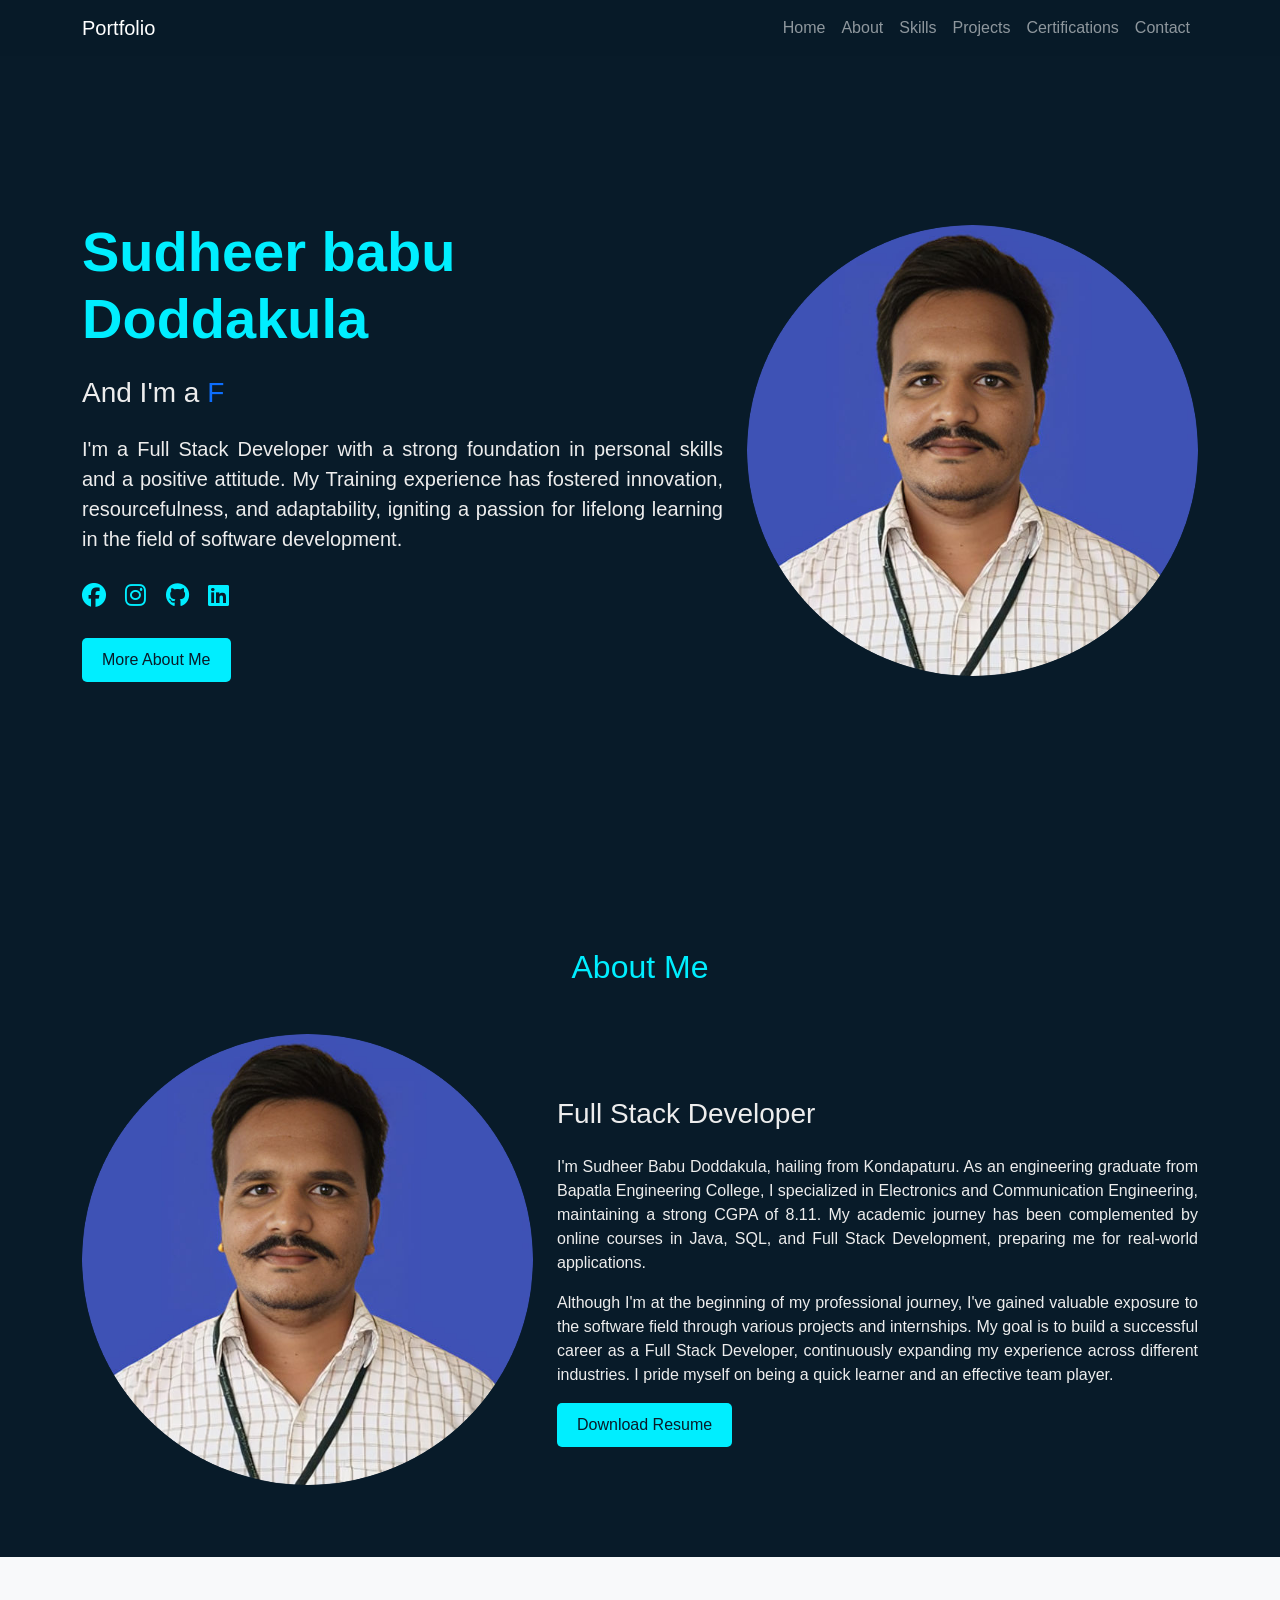
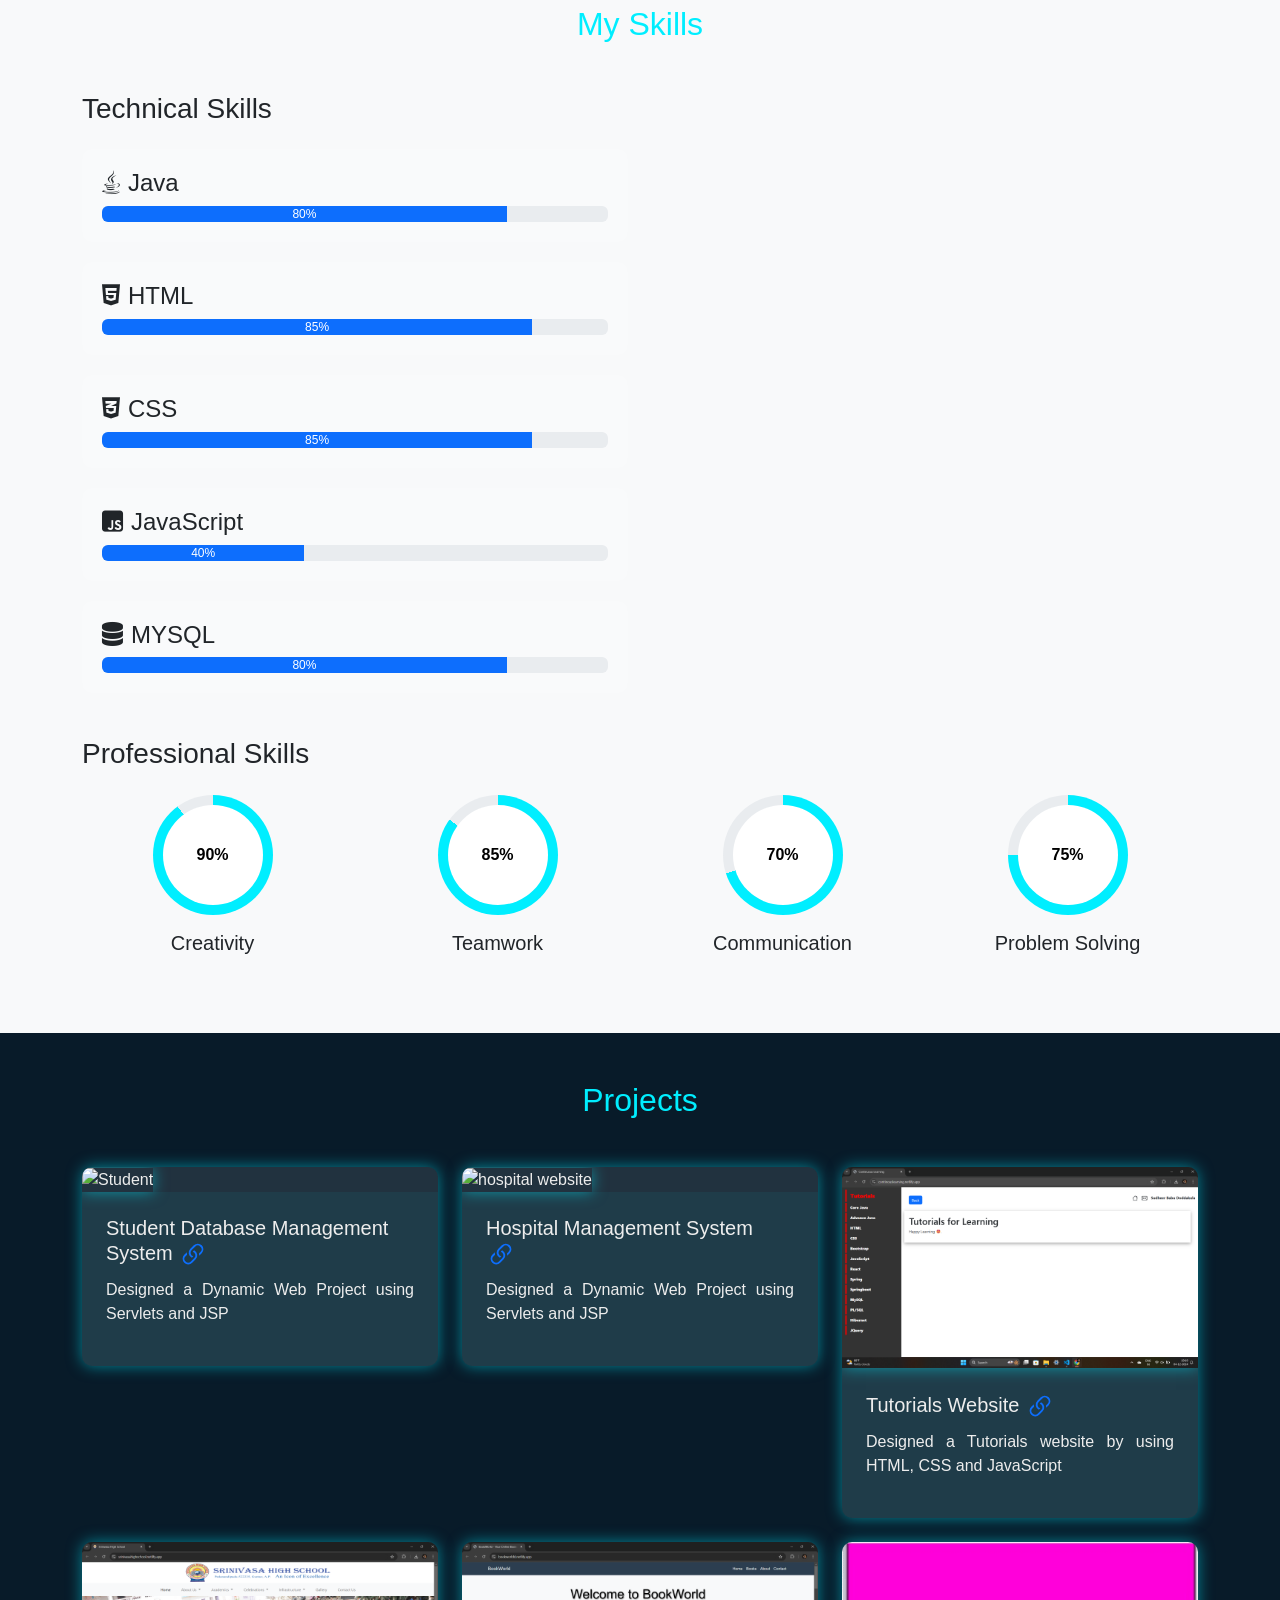
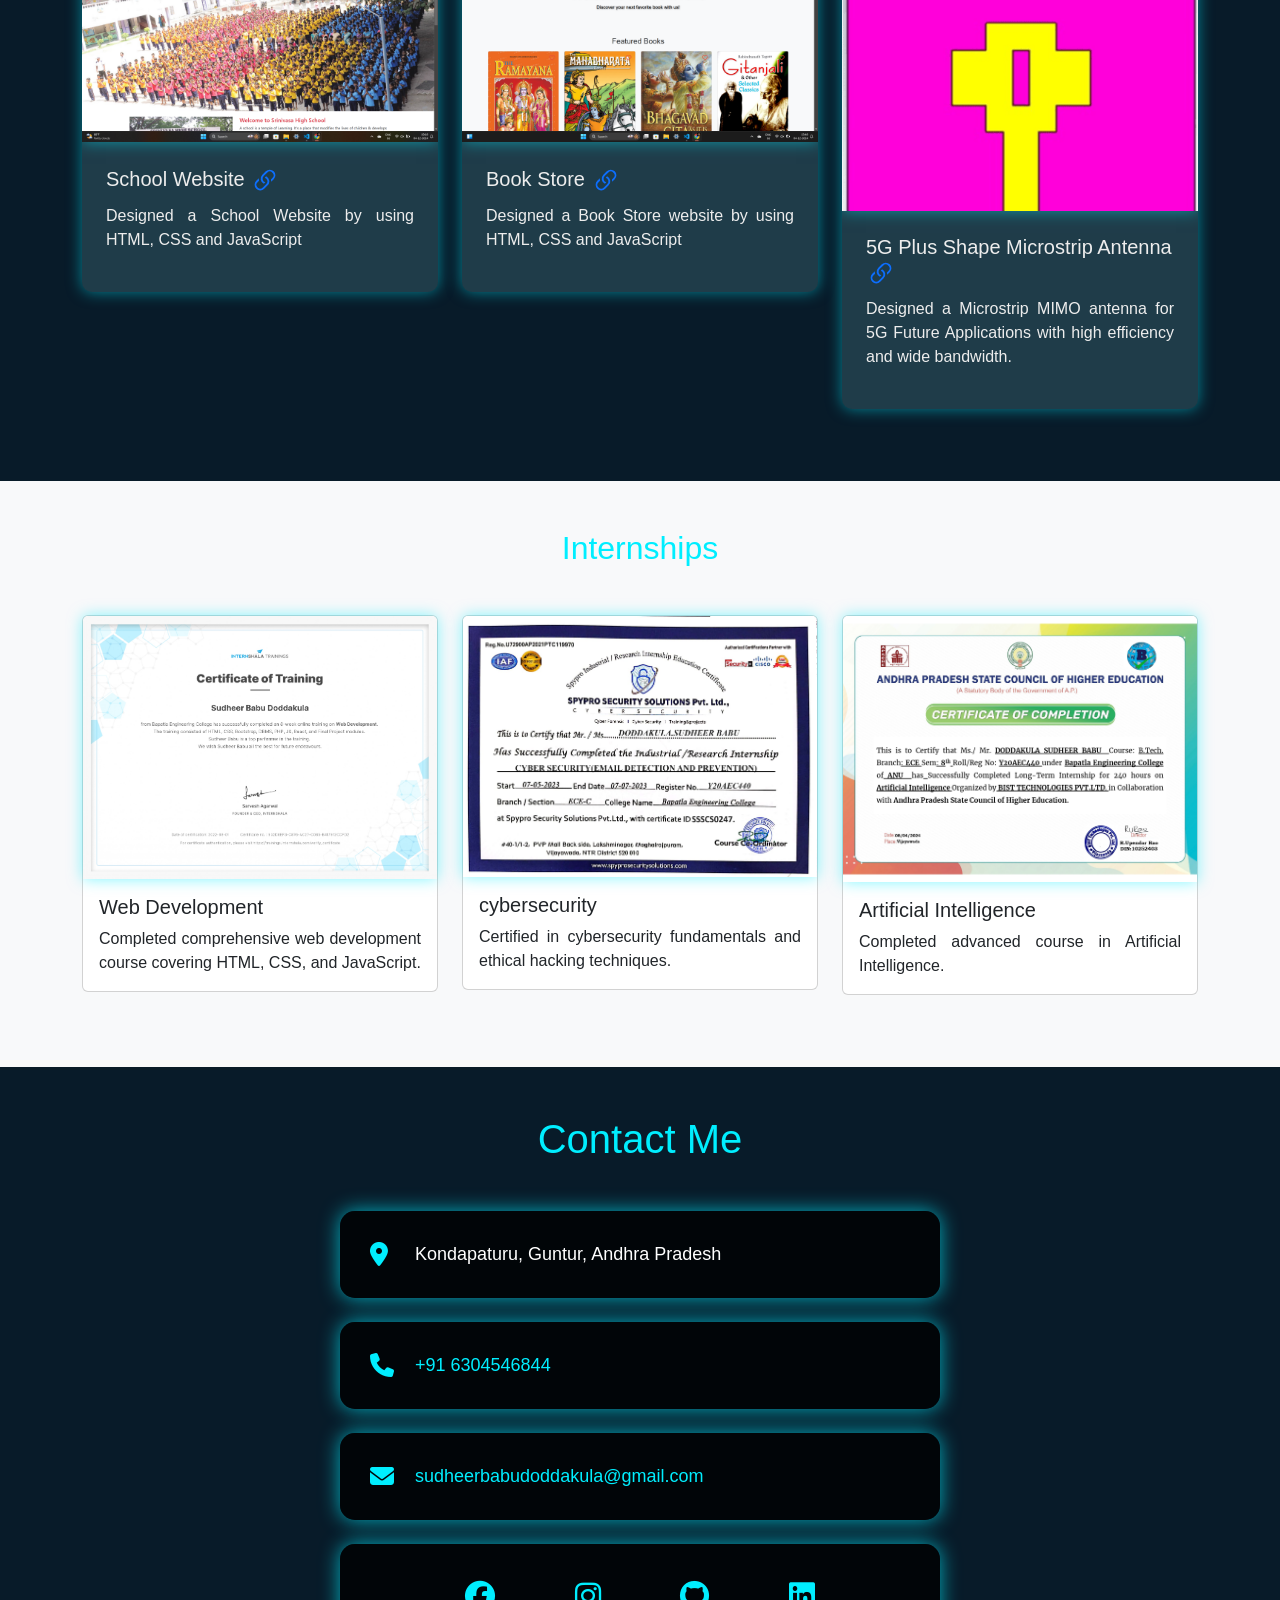
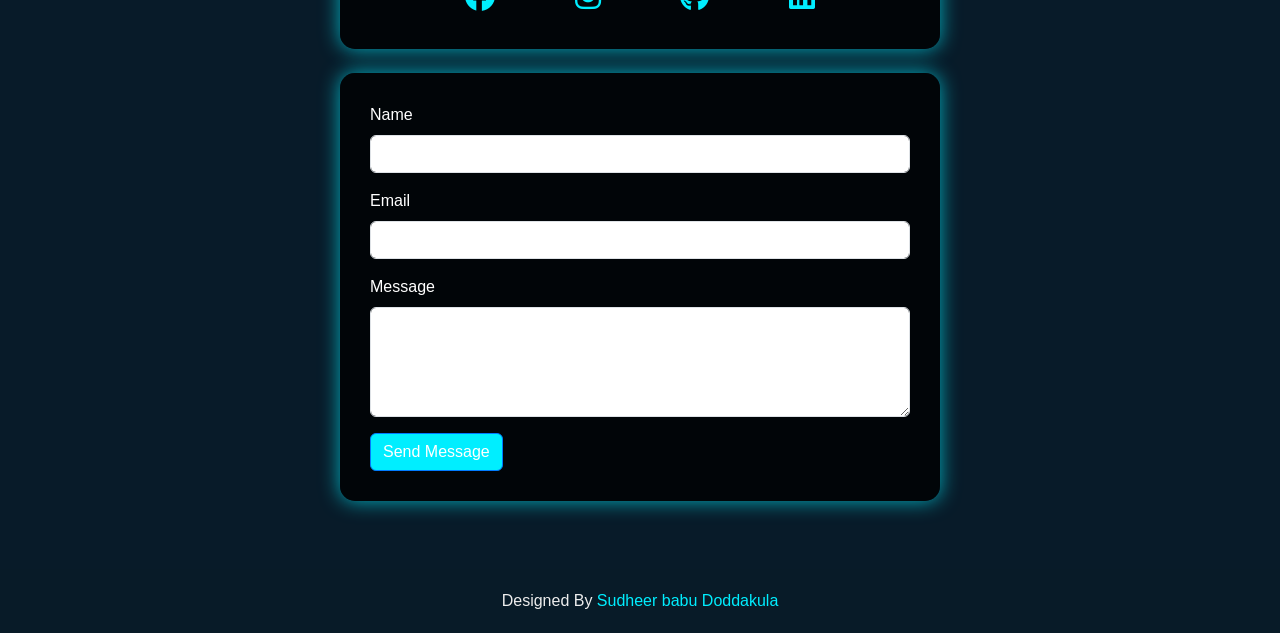
==== commit 352ebbec: "Update index.html" ====
--- a/index.html
+++ b/index.html
@@ -192,7 +192,7 @@
             <div class="row">
                 <div class="col-md-4 mb-4">
                     <div class="project-card">
-                        <img src="./img/student.png" alt="Study-website" class="img-fluid">
+                        <img src="./img/student.png" alt="Student" class="img-fluid">
                         <div class="p-4">
                             <h5>Student Database Management System<a href="https://github.com/sudheerbabud/Student-Database-Management-System" class="text-decoration-none me-3">
 							<svg xmlns="http://www.w3.org/2000/svg" width="30" height="30" fill="currentColor" class="bi bi-link-45deg" viewBox="0 0 16 16">
@@ -255,23 +255,24 @@
                         </div>
                     </div>
                 </div>
+
+		 <div class="col-md-4 mb-4">
+                    <div class="project-card">
+                        <img src="img/antenna.png" alt="5G Plus Shape Microstrip Antenna" class="img-fluid">
+                        <div class="p-4">
+                            <h5>5G Plus Shape Microstrip Antenna <a href="https://drive.google.com/drive/folders/1zuq8riJ0EGIw1FQxN1h63DI85UmQvEmr?usp=sharing" class="text-decoration-none me-3">
+							<svg xmlns="http://www.w3.org/2000/svg" width="30" height="30" fill="currentColor" class="bi bi-link-45deg" viewBox="0 0 16 16">
+								<path d="M4.715 6.542 3.343 7.914a3 3 0 1 0 4.243 4.243l1.828-1.829A3 3 0 0 0 8.586 5.5L8 6.086a1 1 0 0 0-.154.199 2 2 0 0 1 .861 3.337L6.88 11.45a2 2 0 1 1-2.83-2.83l.793-.792a4 4 0 0 1-.128-1.287z"/>
+								<path d="M6.586 4.672A3 3 0 0 0 7.414 9.5l.775-.776a2 2 0 0 1-.896-3.346L9.12 3.55a2 2 0 1 1 2.83 2.83l-.793.792c.112.42.155.855.128 1.287l1.372-1.372a3 3 0 1 0-4.243-4.243z"/>
+							</svg></a></h5>
+                            <p class="text-justify">Designed a Microstrip MIMO antenna for 5G Future Applications with high efficiency and wide bandwidth.</p>
+                        </div>
+                    </div>
+                </div>
             </div>
         </div>
         <div class="container">
             <div class="row">
-                <div class="col-md-4 mb-4">
-                    <div class="project-card">
-                        <img src="img/antenna.png" alt="5G Plus Shape Microstrip Antenna" class="img-fluid">
-                        <div class="p-4">
-                            <h5>5G Plus Shape Microstrip Antenna <a href="https://drive.google.com/drive/folders/1zuq8riJ0EGIw1FQxN1h63DI85UmQvEmr?usp=sharing" class="text-decoration-none me-3">
-							<svg xmlns="http://www.w3.org/2000/svg" width="30" height="30" fill="currentColor" class="bi bi-link-45deg" viewBox="0 0 16 16">
-								<path d="M4.715 6.542 3.343 7.914a3 3 0 1 0 4.243 4.243l1.828-1.829A3 3 0 0 0 8.586 5.5L8 6.086a1 1 0 0 0-.154.199 2 2 0 0 1 .861 3.337L6.88 11.45a2 2 0 1 1-2.83-2.83l.793-.792a4 4 0 0 1-.128-1.287z"/>
-								<path d="M6.586 4.672A3 3 0 0 0 7.414 9.5l.775-.776a2 2 0 0 1-.896-3.346L9.12 3.55a2 2 0 1 1 2.83 2.83l-.793.792c.112.42.155.855.128 1.287l1.372-1.372a3 3 0 1 0-4.243-4.243z"/>
-							</svg></a></h5>
-                            <p class="text-justify">Designed a Microstrip MIMO antenna for 5G Future Applications with high efficiency and wide bandwidth.</p>
-                        </div>
-                    </div>
-                </div>
                 <!--<div class="col-md-4 mb-4">
                     <div class="project-card">
                         <img src="img/swastik.jpg " alt="5G Swastik Microstrip Antenna" class="img-fluid">
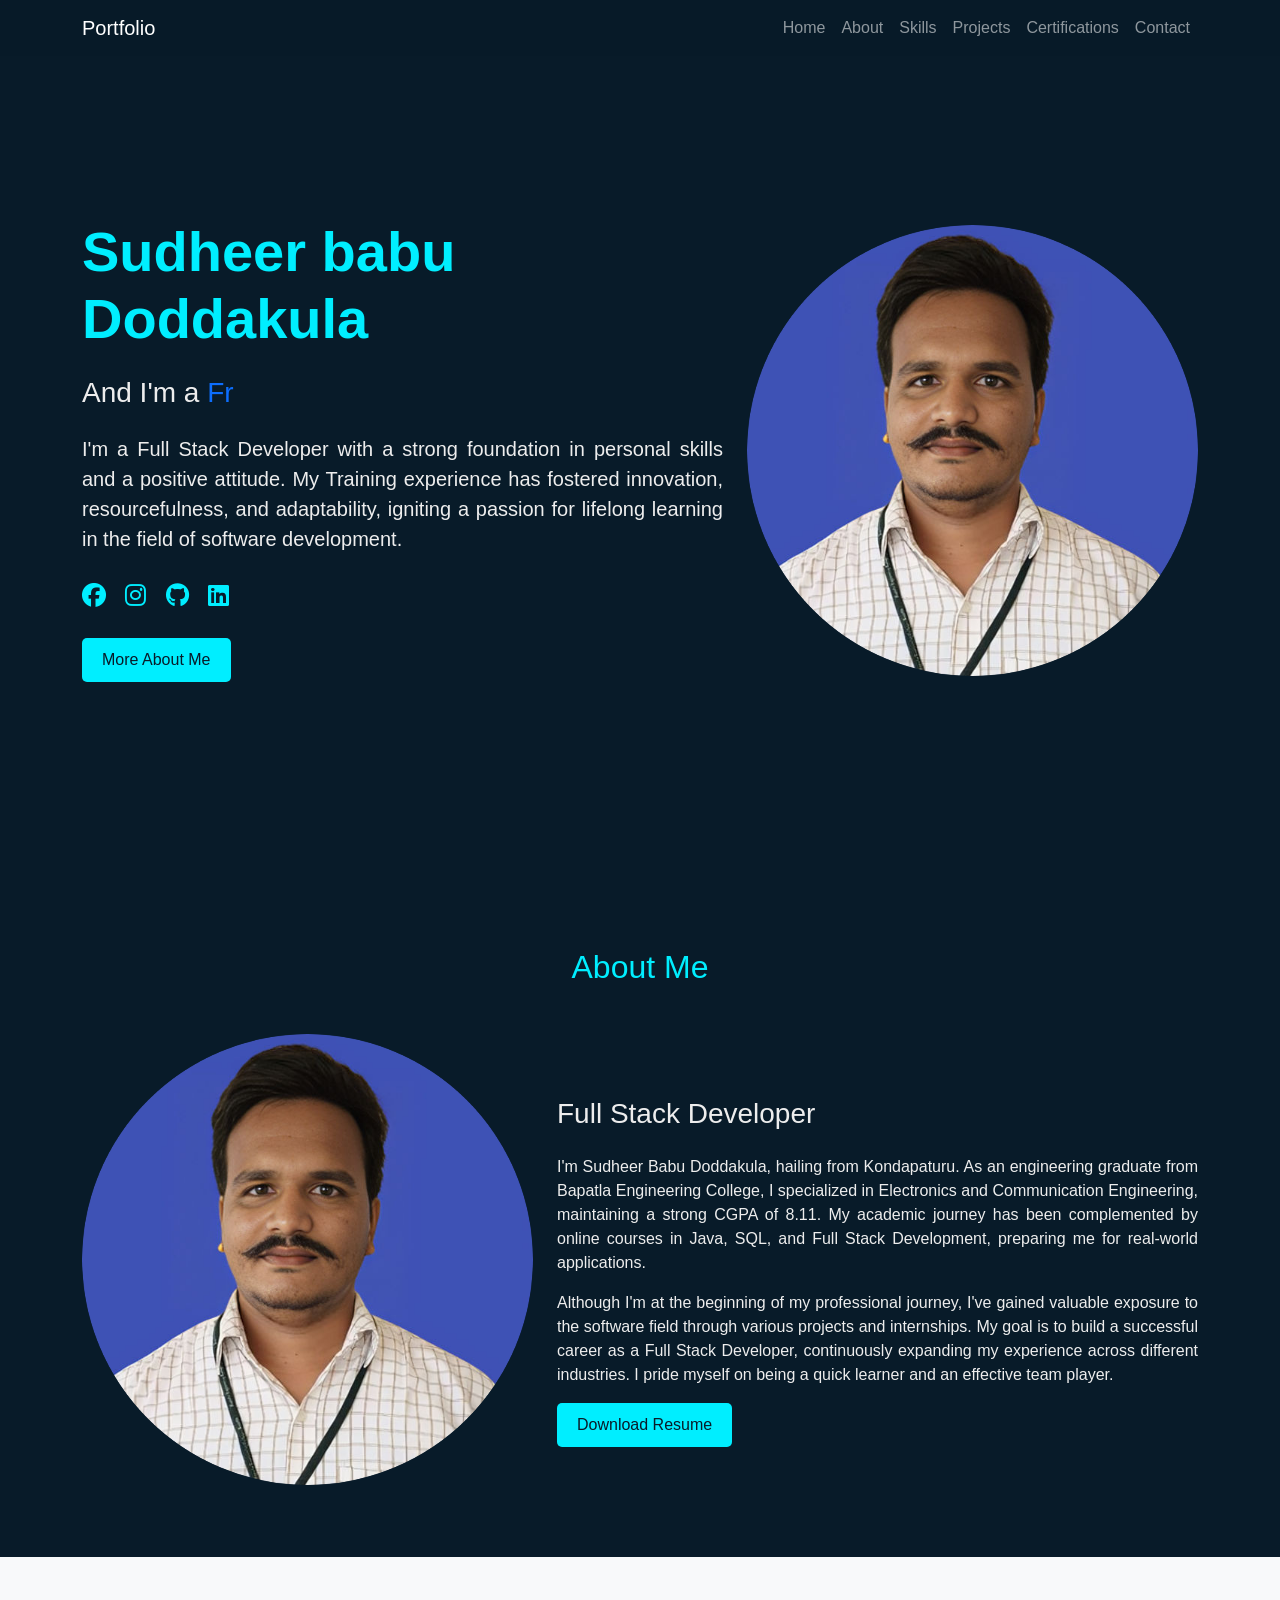
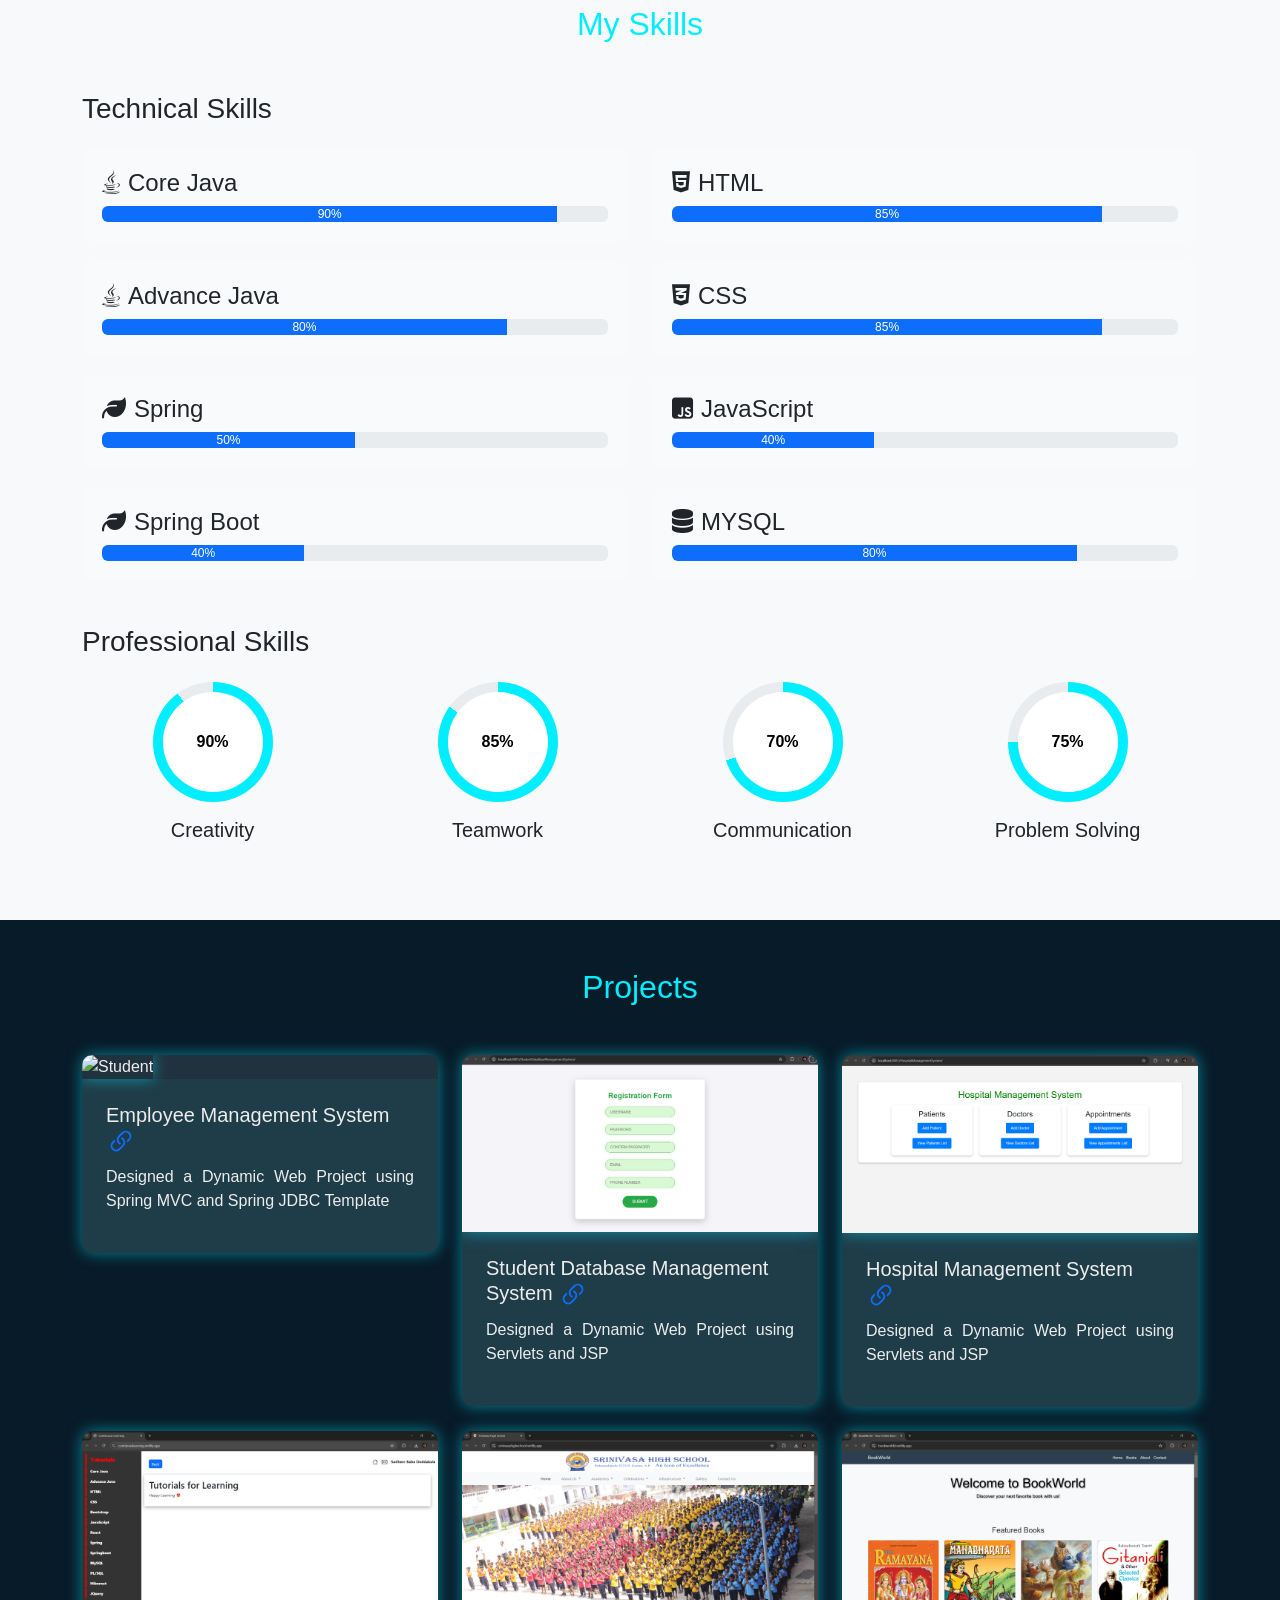
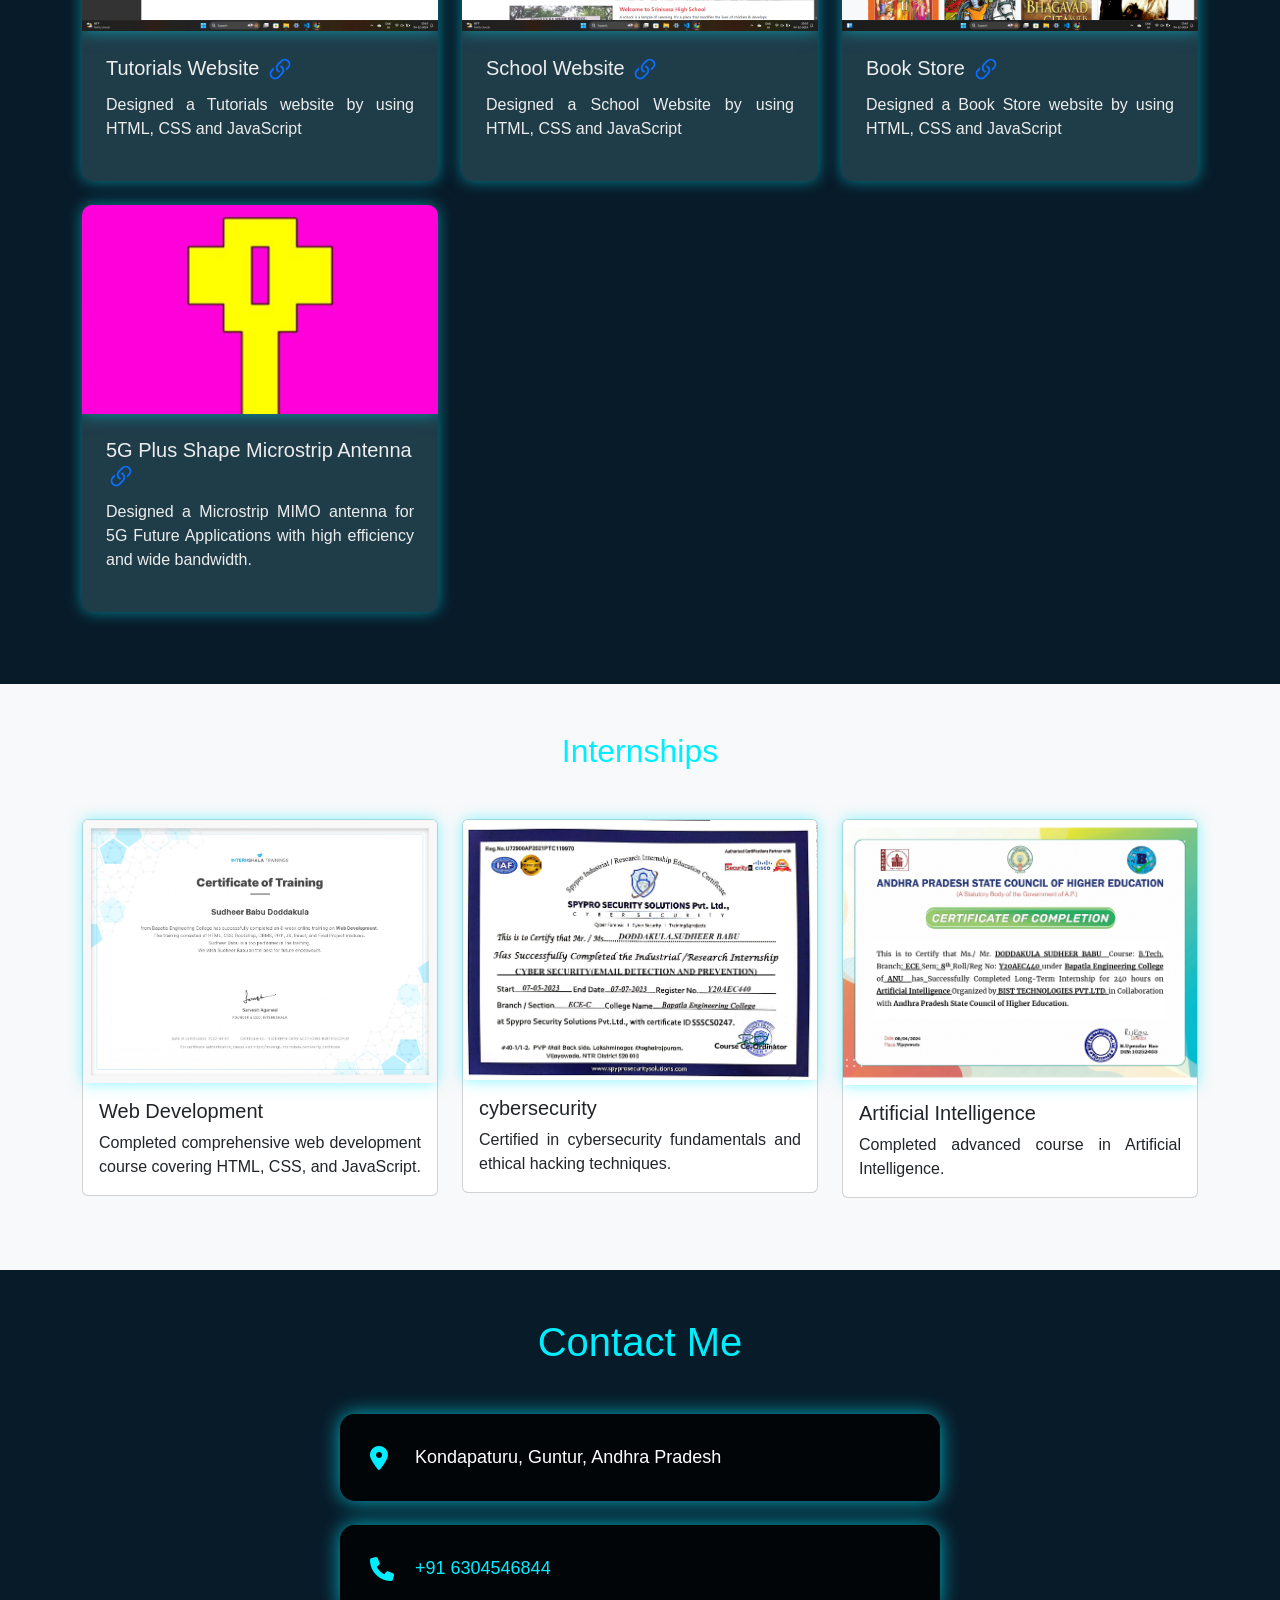
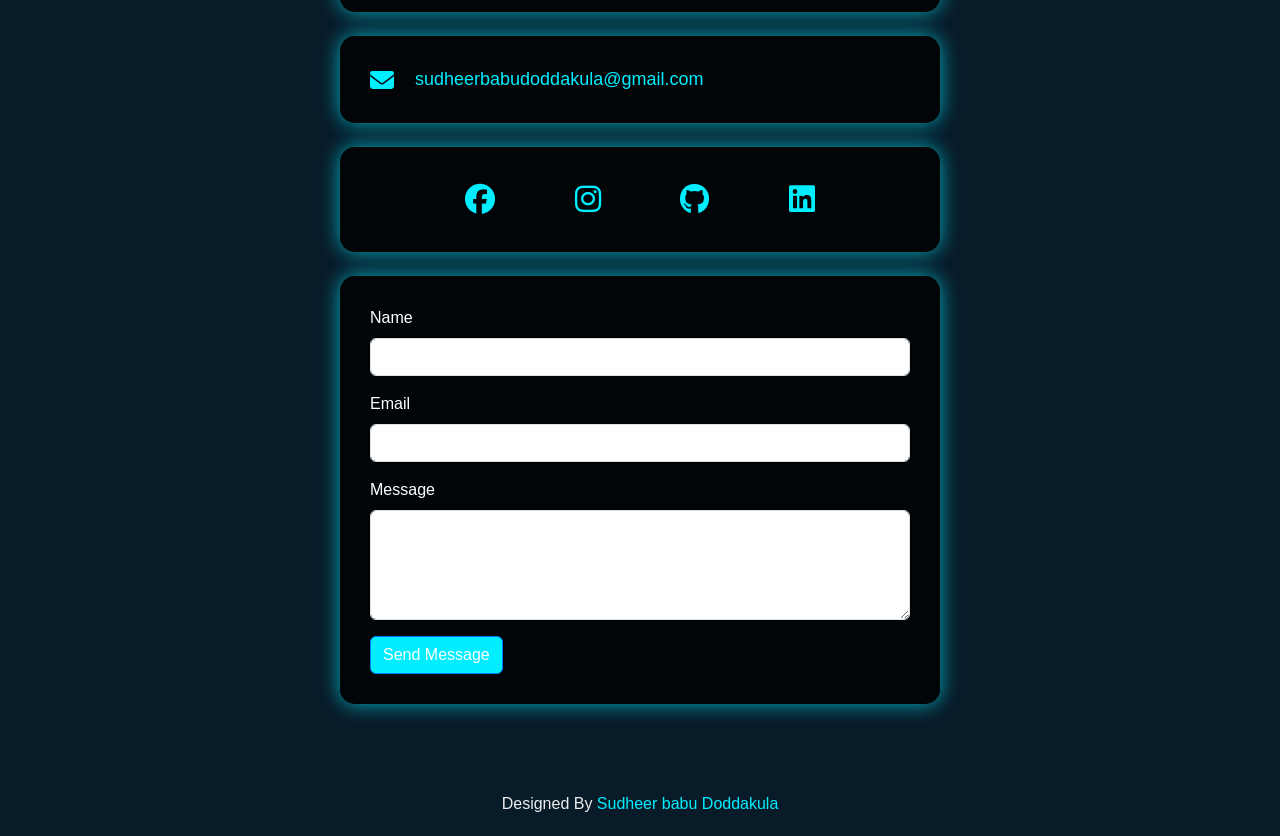
==== commit ed2bc590: "Update index.html" ====
--- a/index.html
+++ b/index.html
@@ -74,7 +74,7 @@
                         through various projects and internships. My goal is to build a successful career as a Full Stack Developer, 
                         continuously expanding my experience across different industries. I pride myself on being a quick learner and an effective team player.
                     </p>
-                    <a href="https://drive.google.com/file/d/1I2RGO3EUgrutJTw0aZMWZi5Ibdv2gMT0/view?usp=drivesdk" class="btn btn-custom">Download Resume</a>
+                    <a href="https://drive.google.com/file/d/1F1ZgEdJn92jkdD0apDjRFjiV5v_KXMza/view?usp=sharing" class="btn btn-custom">Download Resume</a>
                 </div>
             </div>
         </div>
@@ -89,12 +89,32 @@
                     <div class="row">
                         <div class="col-md-6">
                             <div class="skill-item">
-                                <h4><i class="fab fa-java me-2"></i>Java</h4>
+                                <h4><i class="fab fa-java me-2"></i>Core Java</h4>
+                                <div class="progress">
+                                    <div class="progress-bar bg-primary" role="progressbar" style="width: 90%;" aria-valuenow="90" aria-valuemin="0" aria-valuemax="100">90%</div>
+                                </div>
+                            </div>
+                            <div class="skill-item">
+                                <h4><i class="fab fa-java me-2"></i>Advance Java</h4>
                                 <div class="progress">
                                     <div class="progress-bar bg-primary" role="progressbar" style="width: 80%;" aria-valuenow="80" aria-valuemin="0" aria-valuemax="100">80%</div>
                                 </div>
                             </div>
                             <div class="skill-item">
+                                <h4><i class="fas fa-leaf me-2"></i>Spring</h4>
+                                <div class="progress">
+                                    <div class="progress-bar bg-primary" role="progressbar" style="width: 50%;" aria-valuenow="50" aria-valuemin="0" aria-valuemax="100">50%</div>
+                                </div>
+                            </div>
+                            <div class="skill-item">
+                                <h4><i class="fas fa-leaf me-2"></i>Spring Boot</h4>
+                                <div class="progress">
+                                    <div class="progress-bar bg-primary" role="progressbar" style="width: 40%;" aria-valuenow="40" aria-valuemin="0" aria-valuemax="100">40%</div>
+                                </div>
+                            </div>
+                        </div>
+                        <div class="col-md-6">
+                            <div class="skill-item">
                                 <h4><i class="fab fa-html5 me-2"></i>HTML</h4>
                                 <div class="progress">
                                     <div class="progress-bar bg-primary" role="progressbar" style="width: 85%;" aria-valuenow="85" aria-valuemin="0" aria-valuemax="100">85%</div>
@@ -112,38 +132,25 @@
                                     <div class="progress-bar bg-primary" role="progressbar" style="width: 40%;" aria-valuenow="40" aria-valuemin="0" aria-valuemax="100">40%</div>
                                 </div>
                             </div>
+
                             <div class="skill-item">
                                 <h4><i class="fas fa-database me-2"></i>MYSQL</h4>
                                 <div class="progress">
                                     <div class="progress-bar bg-primary" role="progressbar" style="width: 80%;" aria-valuenow="80" aria-valuemin="0" aria-valuemax="100">80%</div>
                                 </div>
                             </div>
-                        </div>
-                        <!--<div class="col-md-6">
-                            <div class="skill-item">
-                                <h4><i class="fas fa-leaf me-2"></i>Spring</h4>
-                                <div class="progress">
-                                    <div class="progress-bar bg-primary" role="progressbar" style="width: 20%;" aria-valuenow="20" aria-valuemin="0" aria-valuemax="100">20%</div>
-                                </div>
-                            </div>
-                            <div class="skill-item">
-                                <h4><i class="fas fa-leaf me-2"></i>Springboot</h4>
+                            <!-- <div class="skill-item">
+                                <h4><i class="fab fa-react me-2"></i>React</h4>
                                 <div class="progress">
                                     <div class="progress-bar bg-primary" role="progressbar" style="width: 10%;" aria-valuenow="10" aria-valuemin="0" aria-valuemax="100">10%</div>
                                 </div>
                             </div>
                             <div class="skill-item">
-                                <h4><i class="fab fa-react me-2"></i>React</h4>
-                                <div class="progress">
-                                    <div class="progress-bar bg-primary" role="progressbar" style="width: 10%;" aria-valuenow="10" aria-valuemin="0" aria-valuemax="100">10%</div>
-                                </div>
-                            </div>
-                            <div class="skill-item">
                                 <h4><i class="fab fa-python me-2"></i>Python</h4>
                                 <div class="progress">
                                     <div class="progress-bar bg-primary" role="progressbar" style="width: 30%;" aria-valuenow="30" aria-valuemin="0" aria-valuemax="100">30%</div>
                                 </div>
-                            </div>
+                            </div> -->
                             <!--<div class="skill-item">
                                 <h4><i class="fab fa-git-alt me-2"></i>Git</h4>
                                 <div class="progress">
@@ -192,6 +199,20 @@
             <div class="row">
                 <div class="col-md-4 mb-4">
                     <div class="project-card">
+                        <img src="./img/employee.png" alt="Student" class="img-fluid">
+                        <div class="p-4">
+                            <h5>Employee Management System <a href="https://github.com/sudheerbabud/Employee-Database-Management-System" class="text-decoration-none me-3">
+							<svg xmlns="http://www.w3.org/2000/svg" width="30" height="30" fill="currentColor" class="bi bi-link-45deg" viewBox="0 0 16 16">
+								<path d="M4.715 6.542 3.343 7.914a3 3 0 1 0 4.243 4.243l1.828-1.829A3 3 0 0 0 8.586 5.5L8 6.086a1 1 0 0 0-.154.199 2 2 0 0 1 .861 3.337L6.88 11.45a2 2 0 1 1-2.83-2.83l.793-.792a4 4 0 0 1-.128-1.287z"/>
+								<path d="M6.586 4.672A3 3 0 0 0 7.414 9.5l.775-.776a2 2 0 0 1-.896-3.346L9.12 3.55a2 2 0 1 1 2.83 2.83l-.793.792c.112.42.155.855.128 1.287l1.372-1.372a3 3 0 1 0-4.243-4.243z"/>
+							</svg></a></h5>
+                            <p class="text-justify">Designed a Dynamic Web Project using Spring MVC and Spring JDBC Template</p>
+                        </div>
+                    </div>
+                </div>
+                    
+                <div class="col-md-4 mb-4">
+                    <div class="project-card">
                         <img src="./img/student.png" alt="Student" class="img-fluid">
                         <div class="p-4">
                             <h5>Student Database Management System<a href="https://github.com/sudheerbabud/Student-Database-Management-System" class="text-decoration-none me-3">
@@ -382,7 +403,7 @@
                             <label for="message" class="form-label">Message</label>
                             <textarea class="form-control" id="message" rows="4" required></textarea>
                         </div>
-                        <button type="submit" class="btn btn-primary" style="background-color:#0ef">Send Message</button>
+                        <a href="mailto:sudheerbabudoddakula@gmail.com"><button type="submit" class="btn btn-primary" style="background-color:#0ef">Send Message</button></a>
                     </form>
                 </div>
             </div>
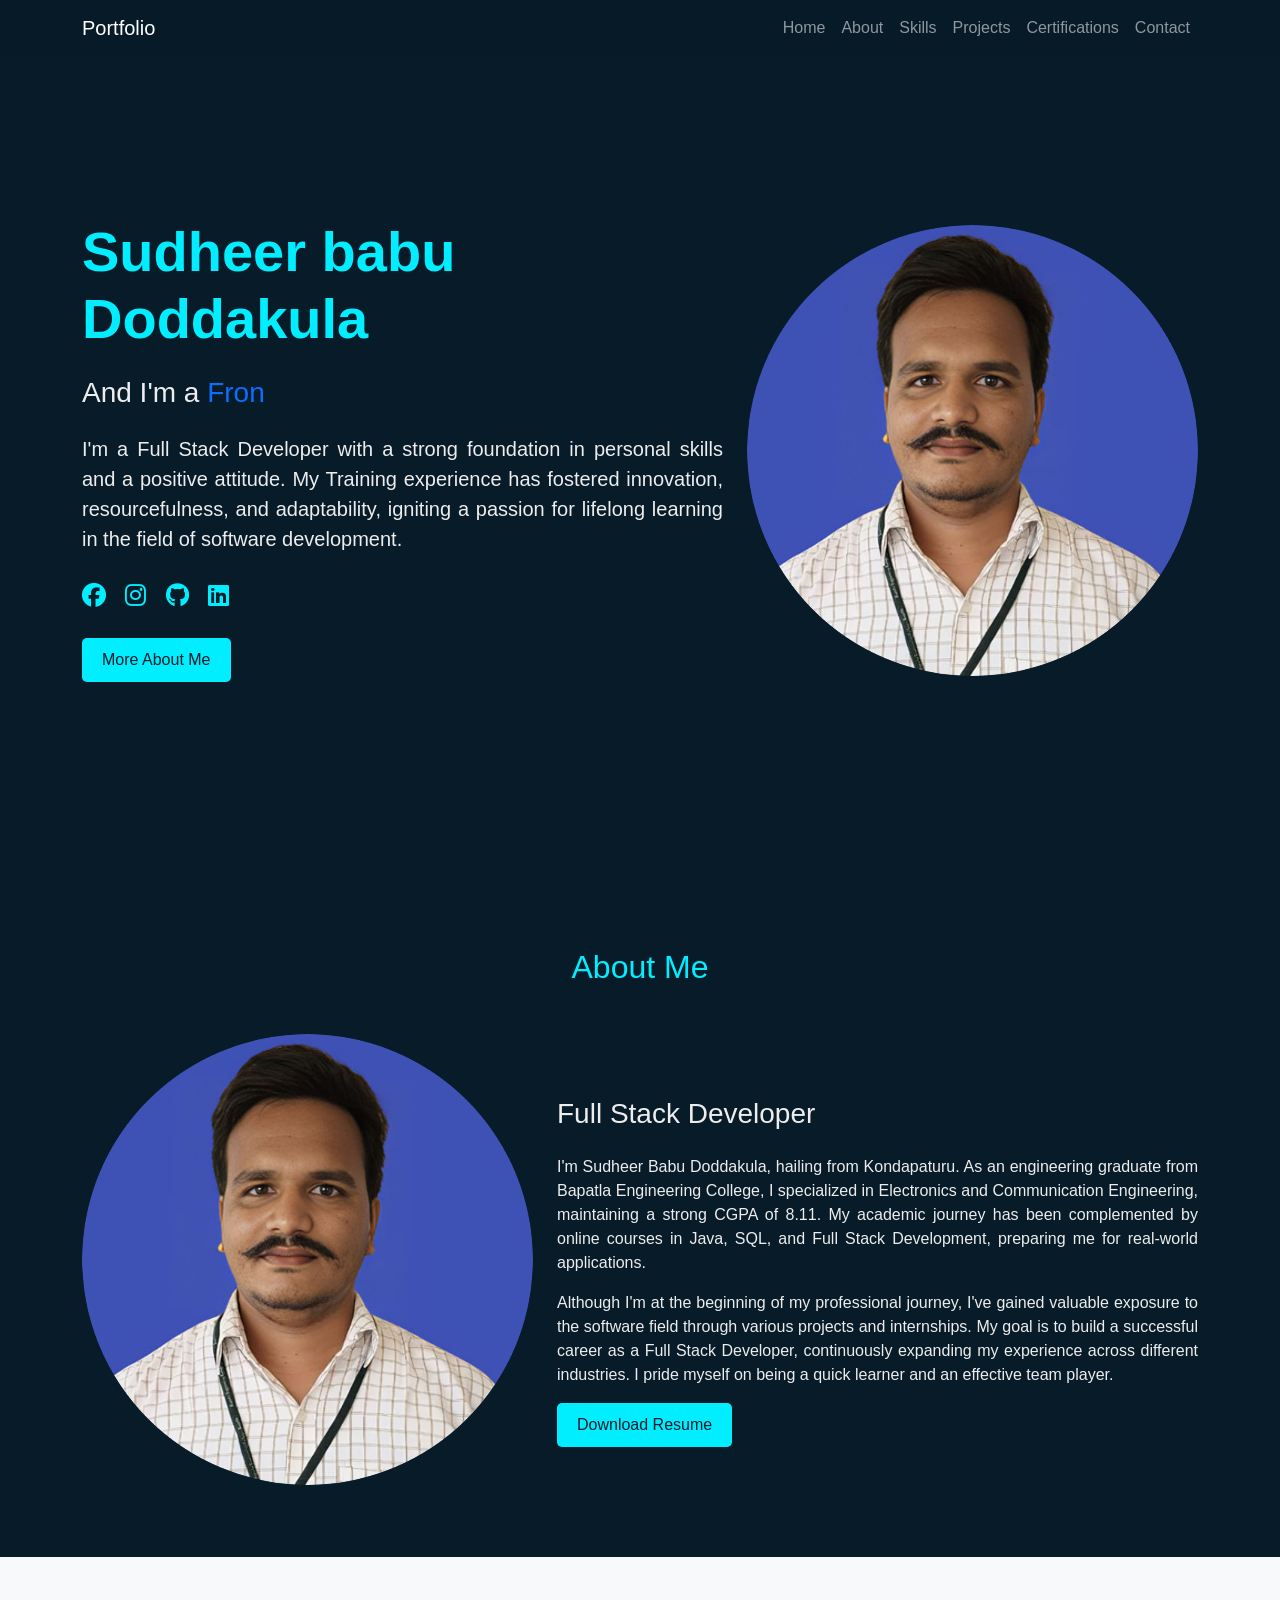
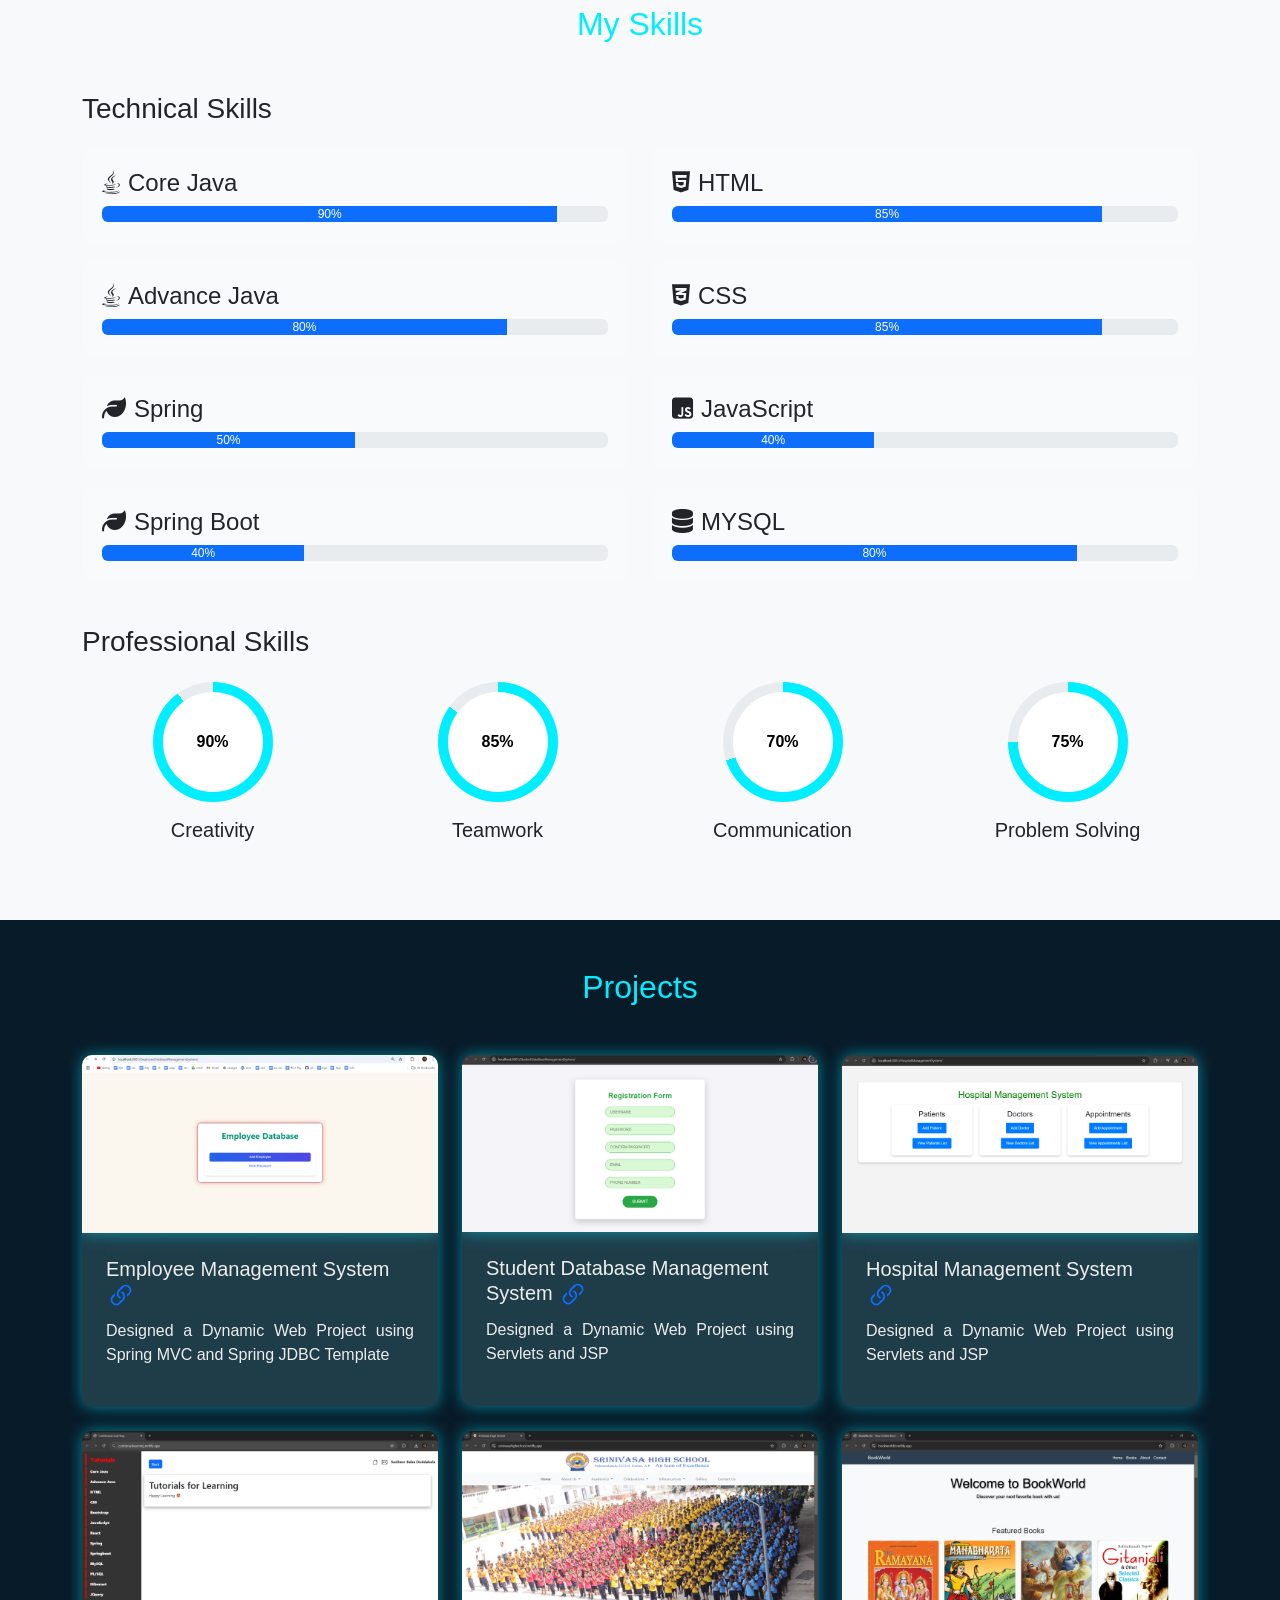
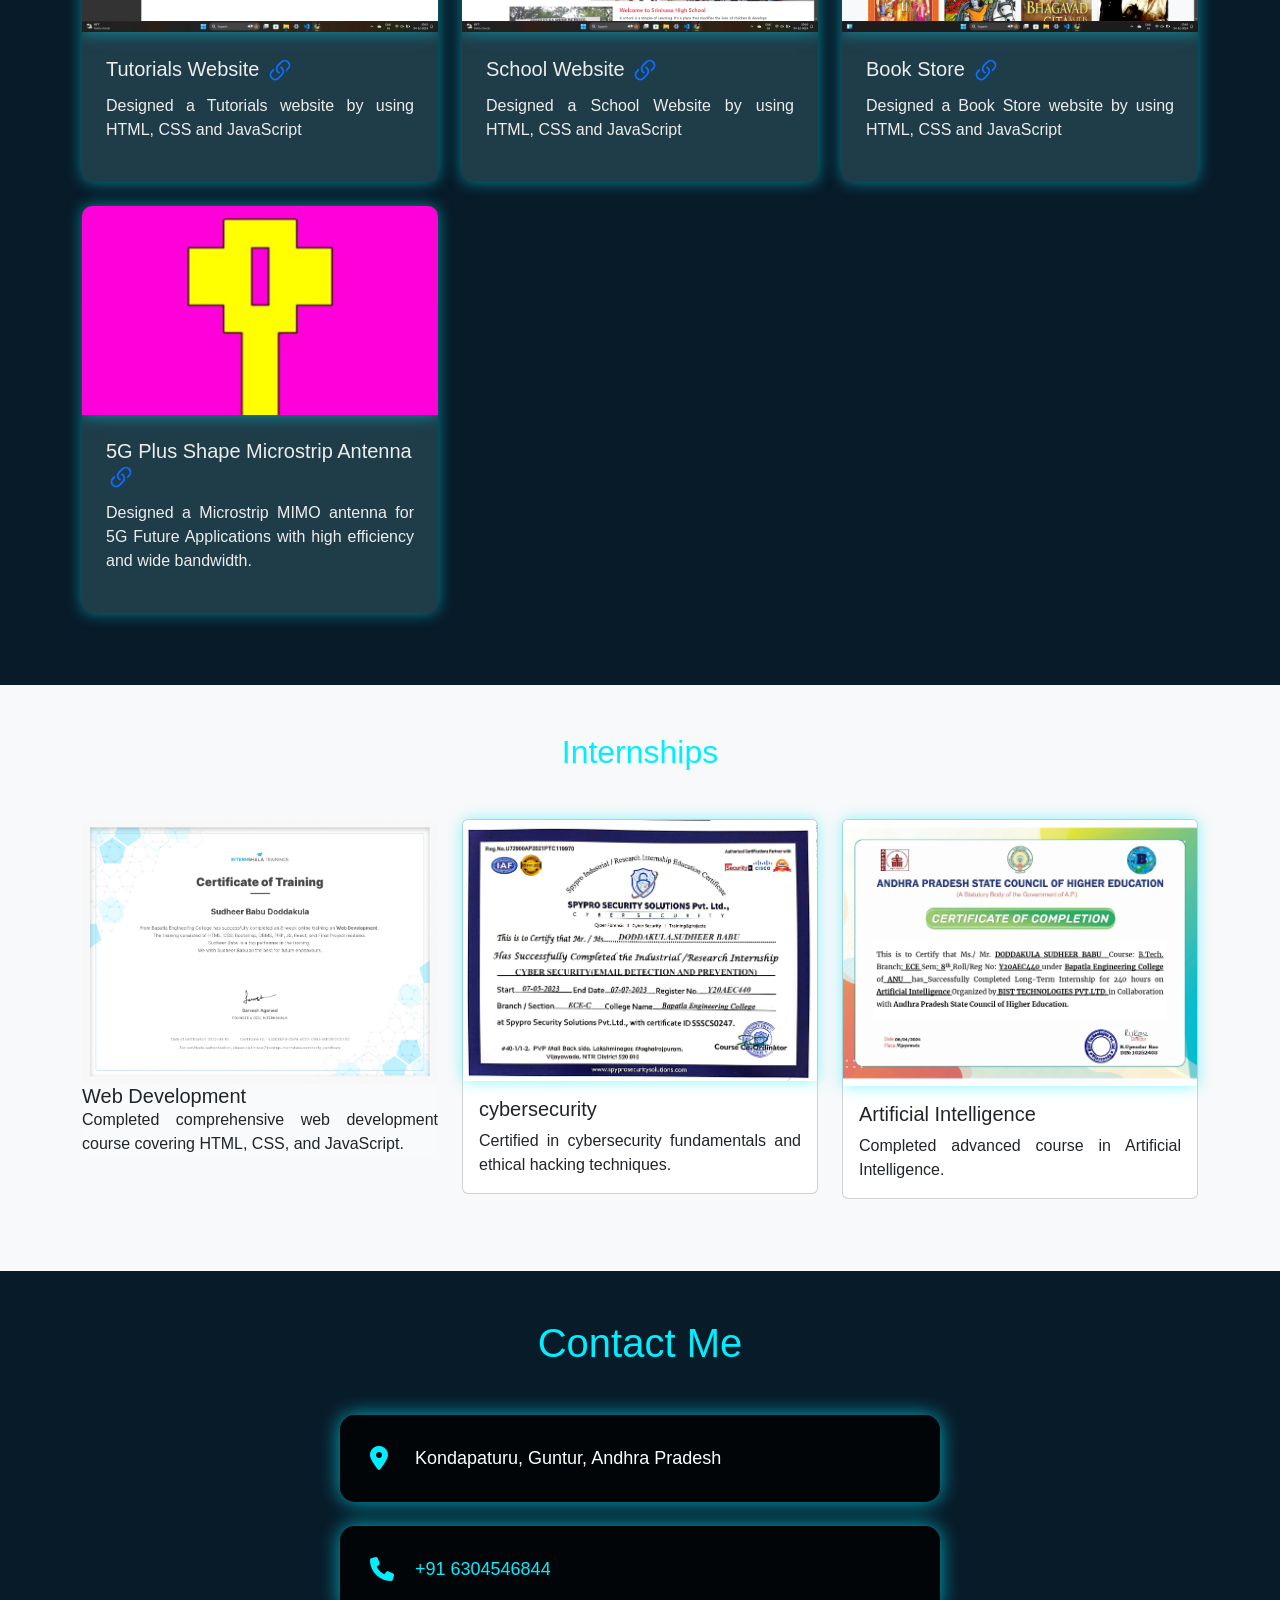
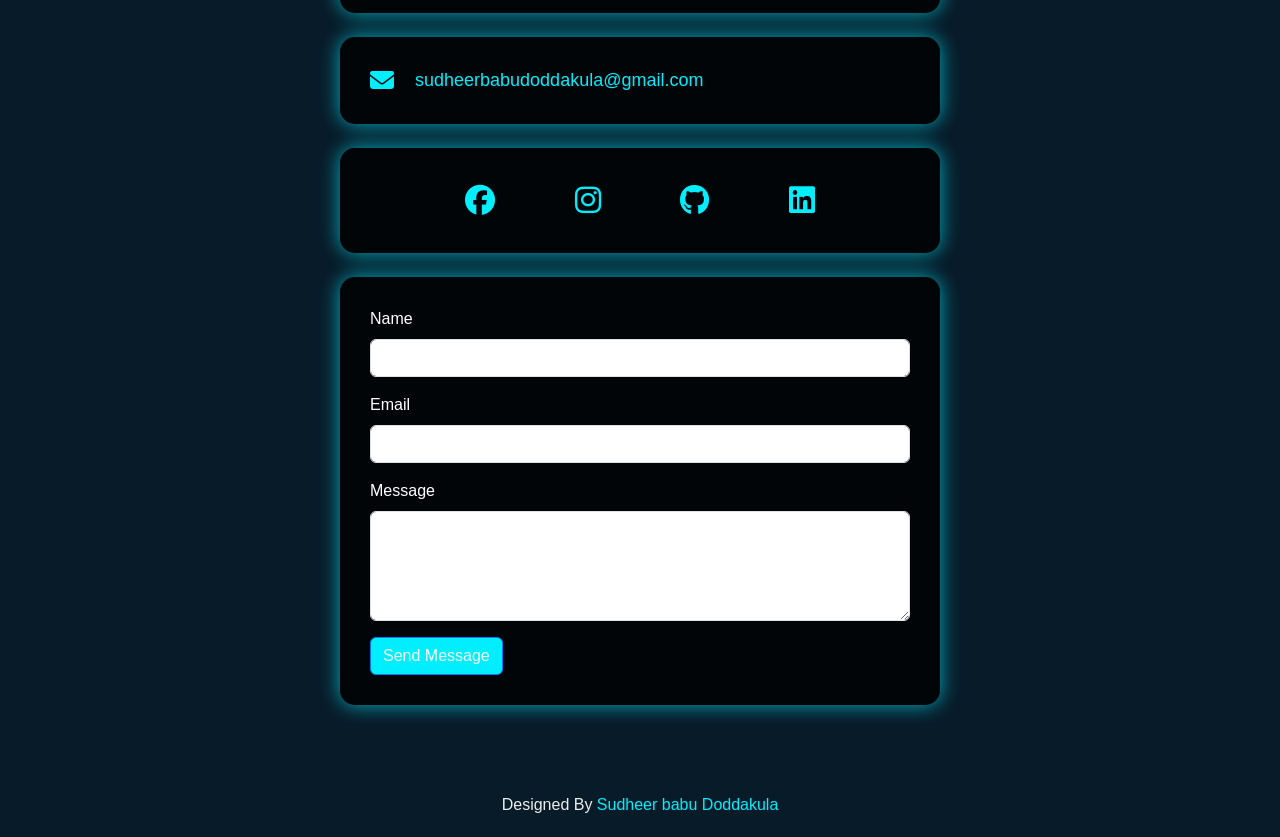
==== commit dca253b8: "Update index.html" ====
--- a/index.html
+++ b/index.html
@@ -329,7 +329,7 @@
             <h2 class="text-center mb-5 section-title">Internships</h2>
             <div class="row">
                 <div class="col-md-4 mb-4">
-                    <div class="card">
+                    <div class="project-card">
                         <img src="img/Web Development.jpg" alt="Web Development" class="card-img-top">
                         <div class="card-body">
                             <h5 class="card-title">Web Development</h5>
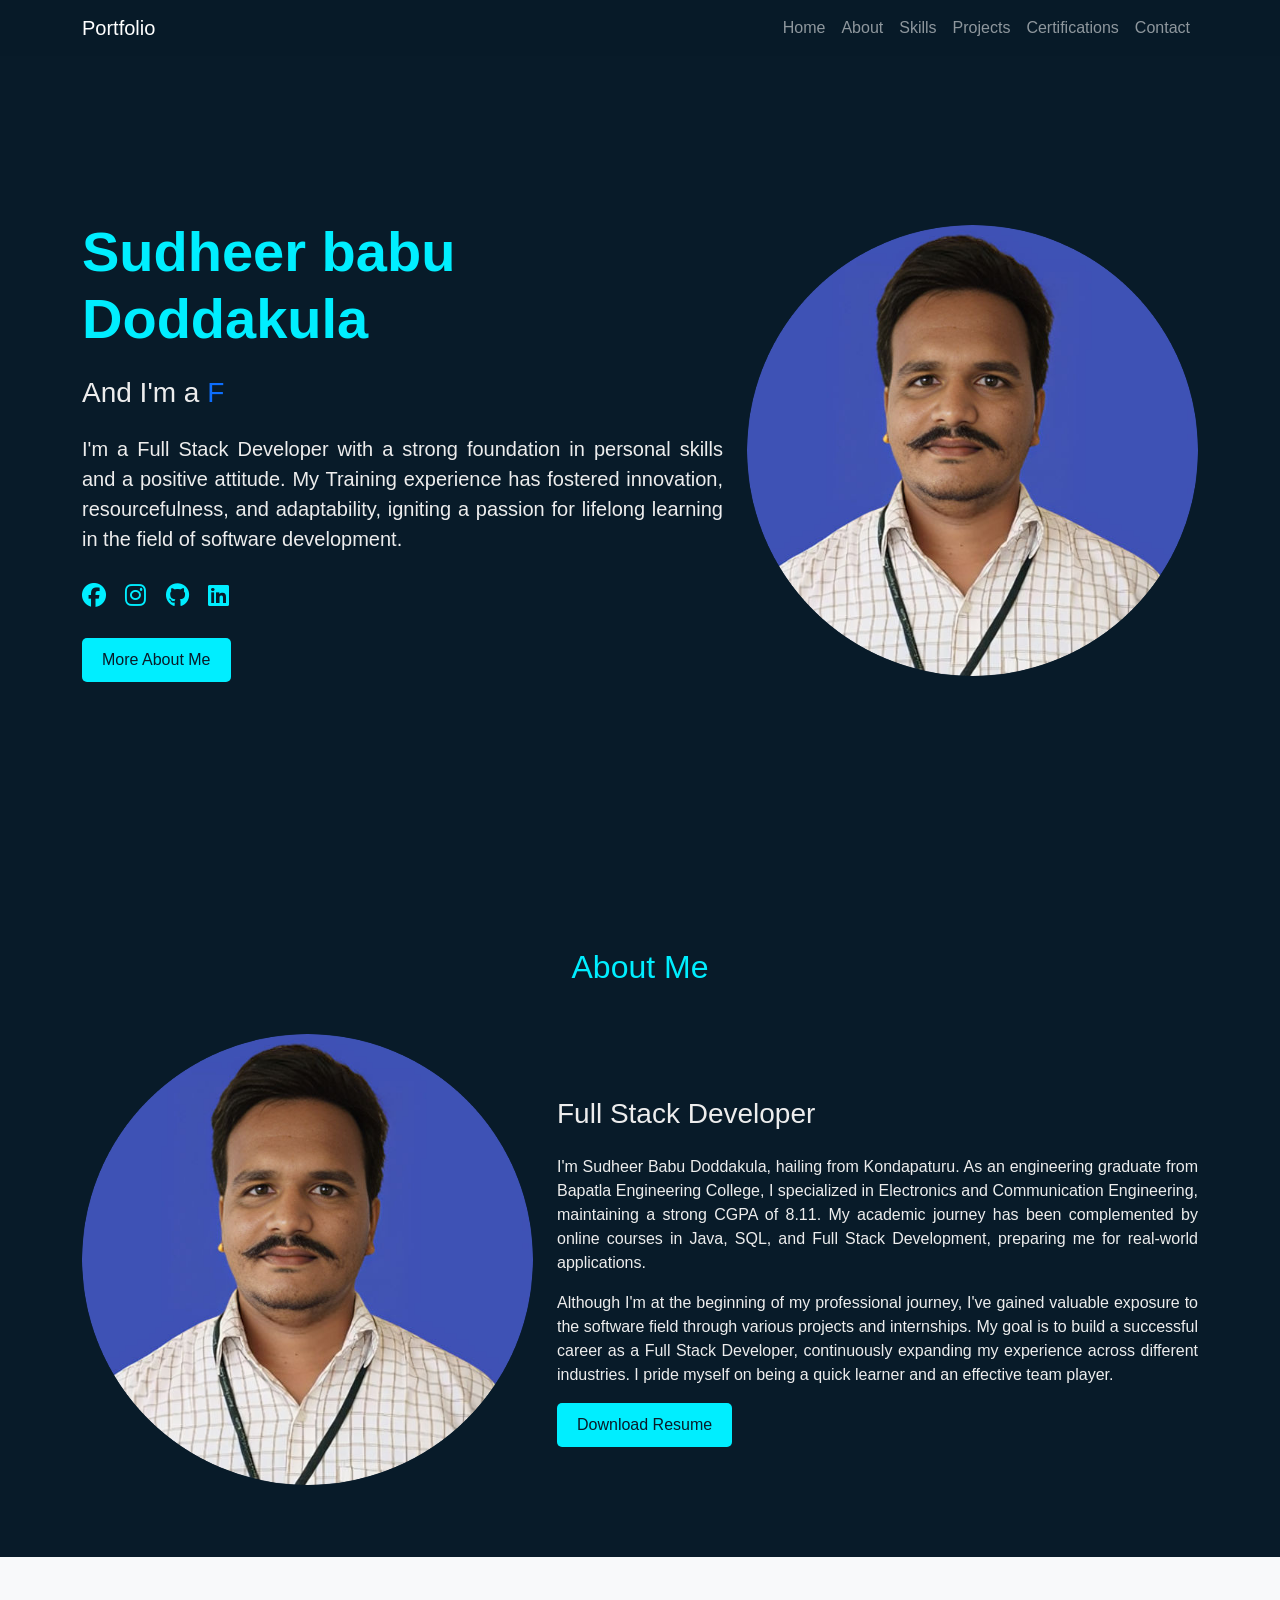
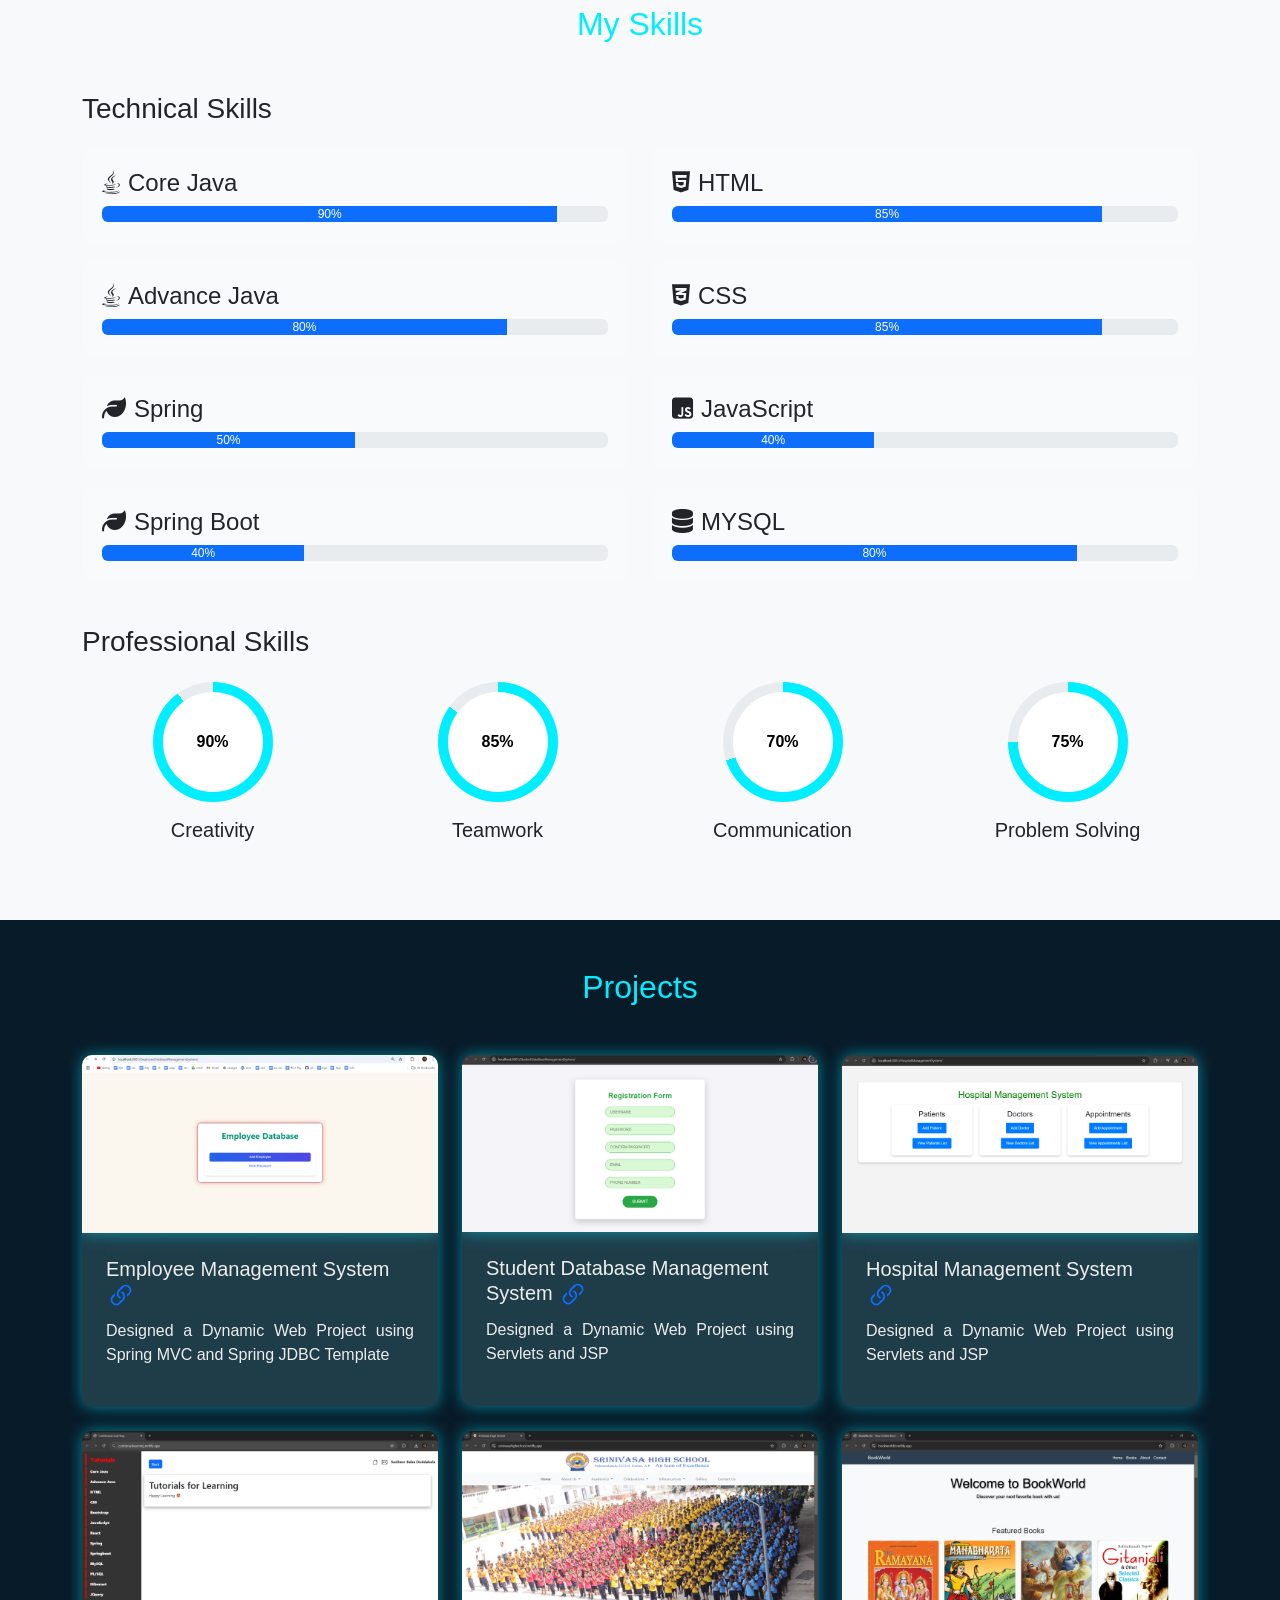
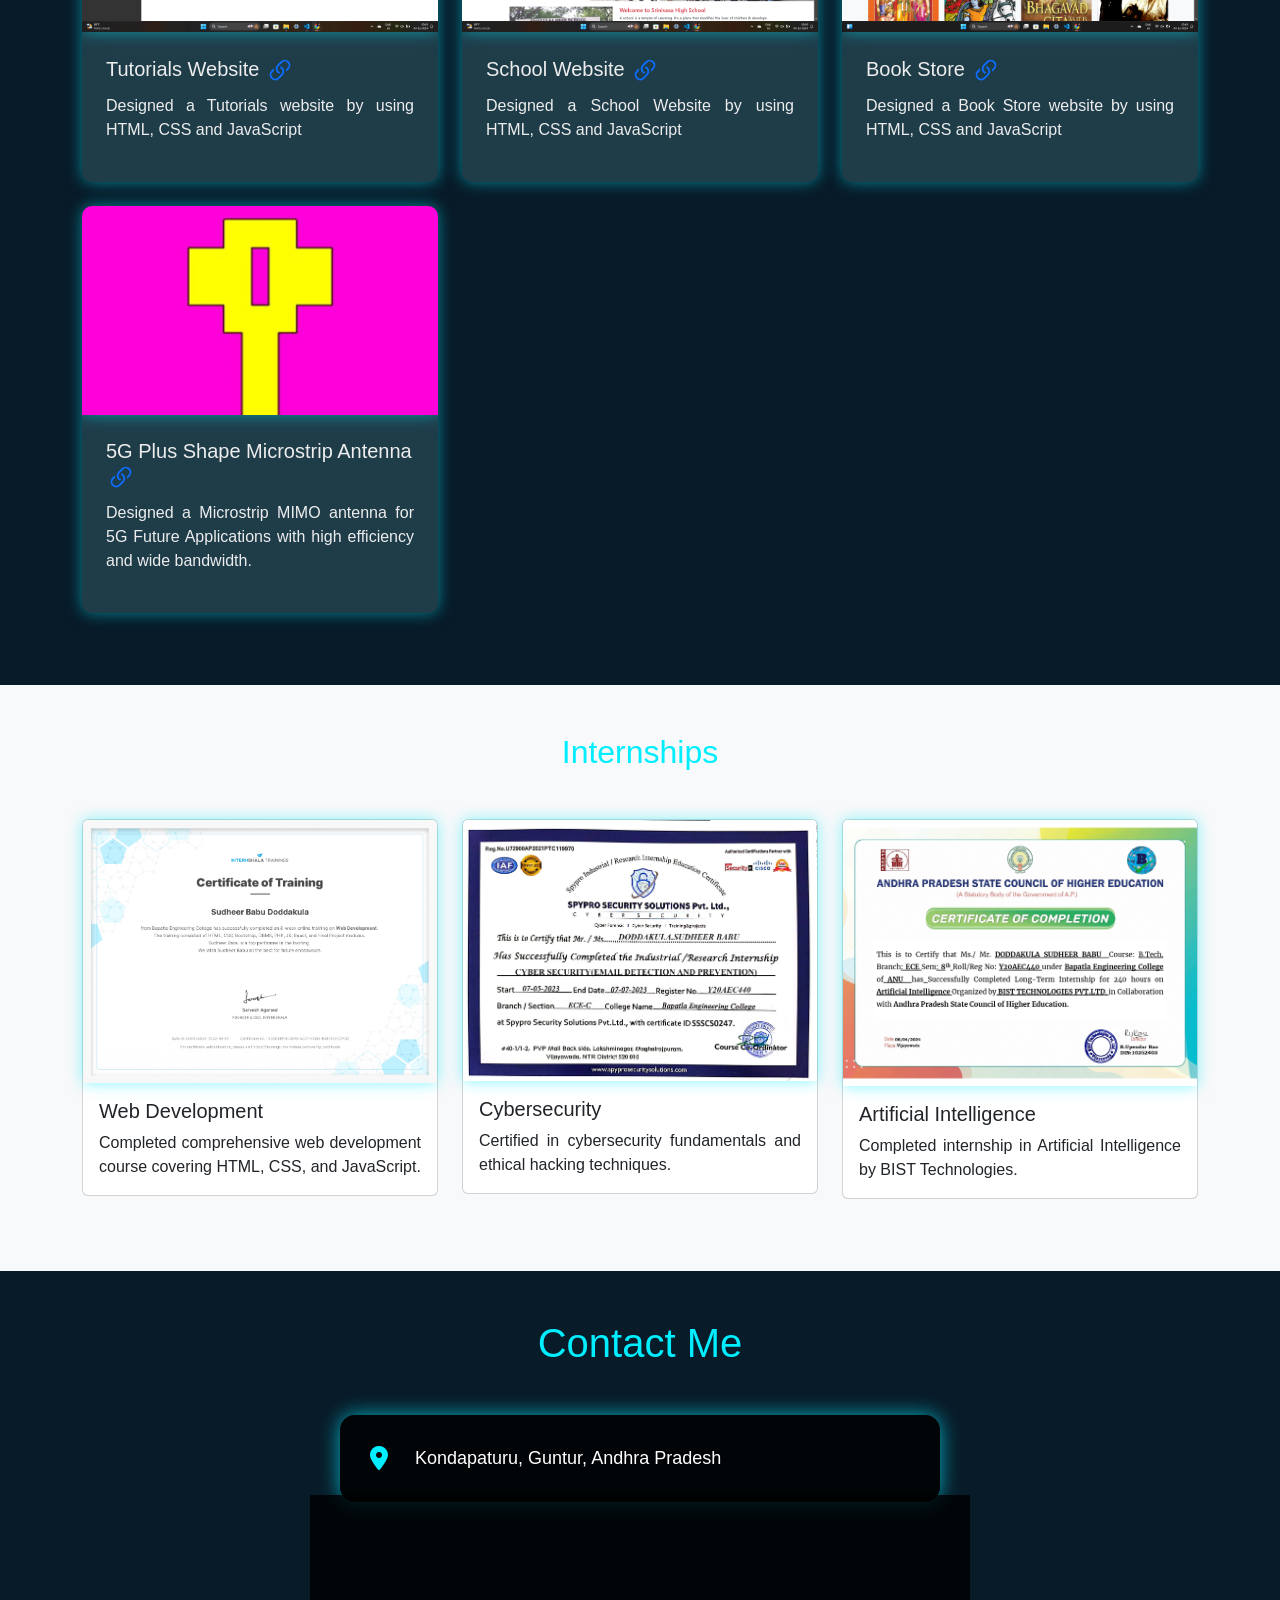
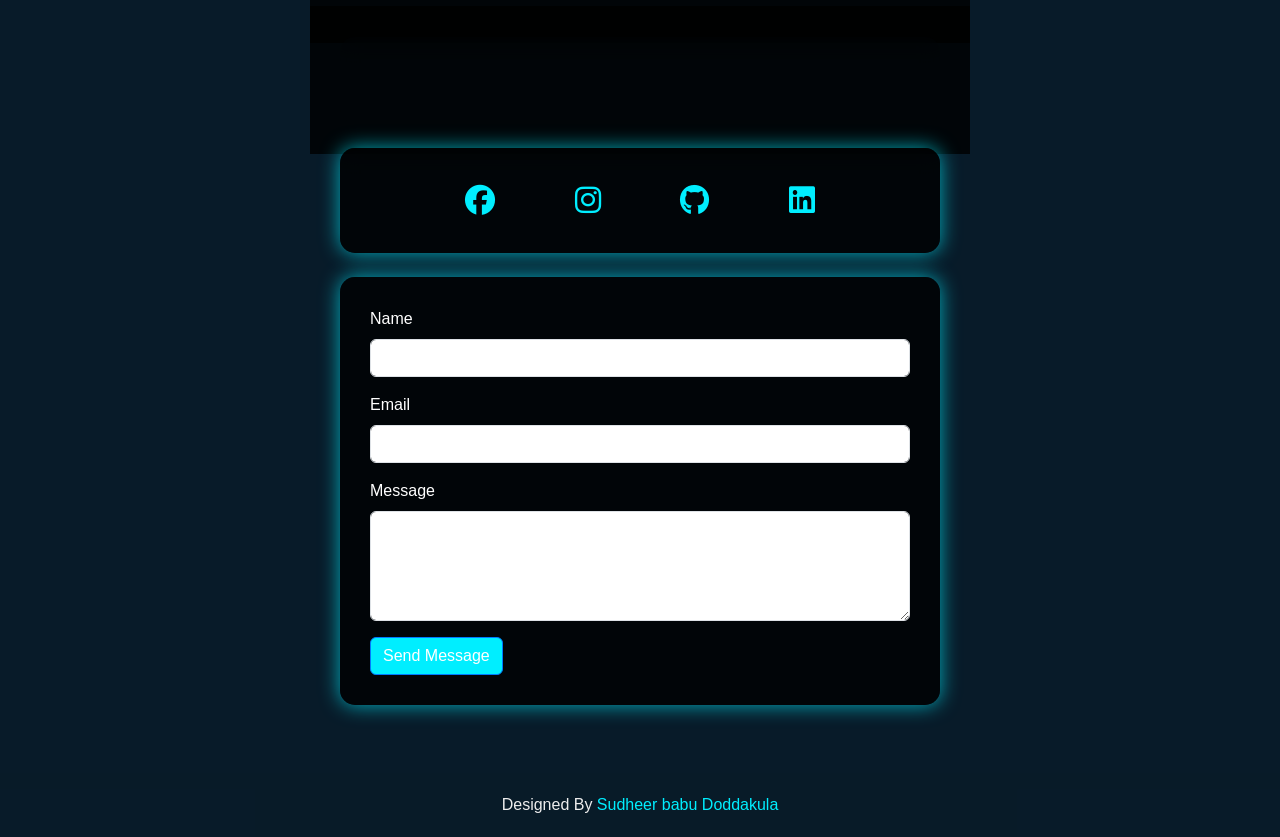
==== commit c408c0b4: "Update index.html" ====
--- a/index.html
+++ b/index.html
@@ -329,7 +329,7 @@
             <h2 class="text-center mb-5 section-title">Internships</h2>
             <div class="row">
                 <div class="col-md-4 mb-4">
-                    <div class="project-card">
+                    <div class="card">
                         <img src="img/Web Development.jpg" alt="Web Development" class="card-img-top">
                         <div class="card-body">
                             <h5 class="card-title">Web Development</h5>
@@ -341,7 +341,7 @@
                     <div class="card">
                         <img src="img/SPYPRO.png" alt="SPYPRO" class="card-img-top">
                         <div class="card-body">
-                            <h5 class="card-title">cybersecurity</h5> 
+                            <h5 class="card-title">Cybersecurity</h5> 
                             <p class="card-text text-justify">Certified in cybersecurity fundamentals and ethical hacking techniques.</p>
                         </div>
                     </div>
@@ -351,7 +351,7 @@
                         <img src="img/Ai.jpg" alt="Artificial Intelligence" class="card-img-top">
                         <div class="card-body">
                             <h5 class="card-title">Artificial Intelligence</h5>
-                            <p class="card-text text-justify">Completed advanced course in Artificial Intelligence.</p>
+                            <p class="card-text text-justify">Completed internship in Artificial Intelligence by BIST Technologies.</p>
                         </div>
                     </div>
                 </div>
